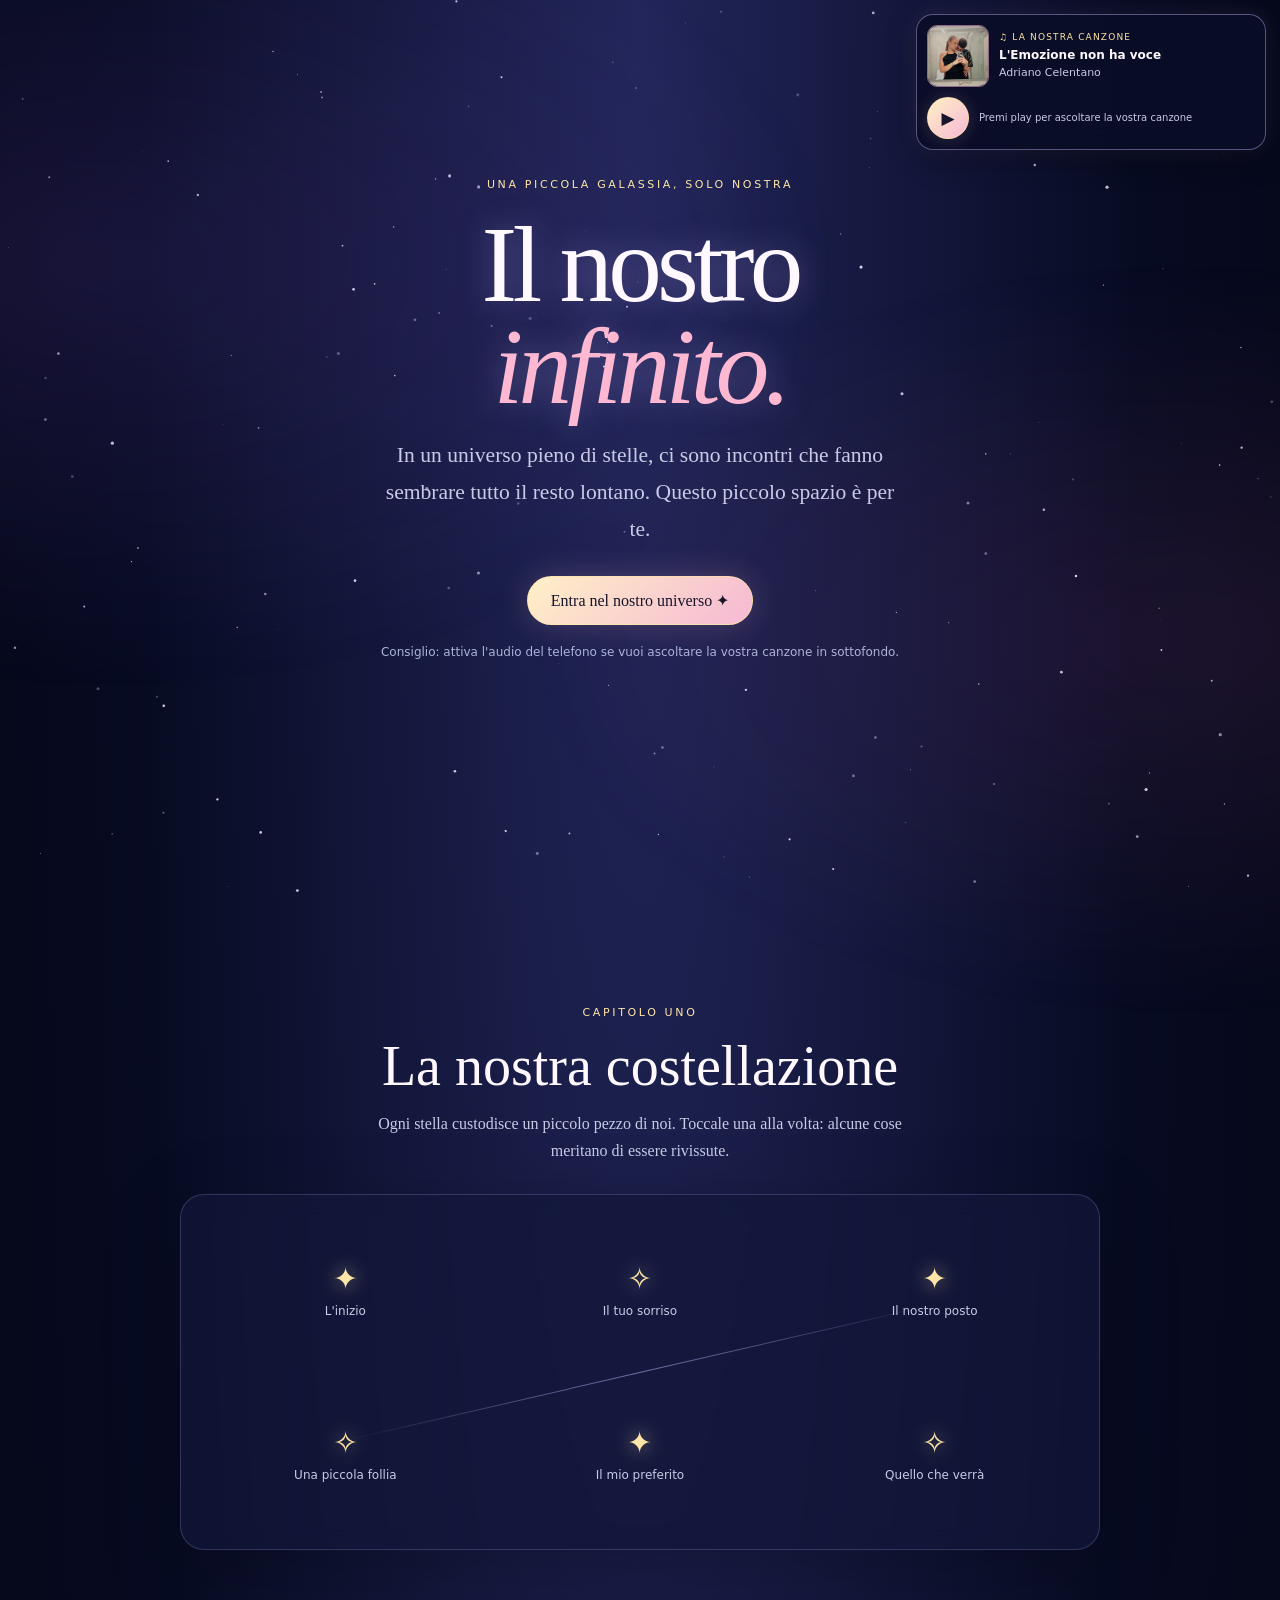
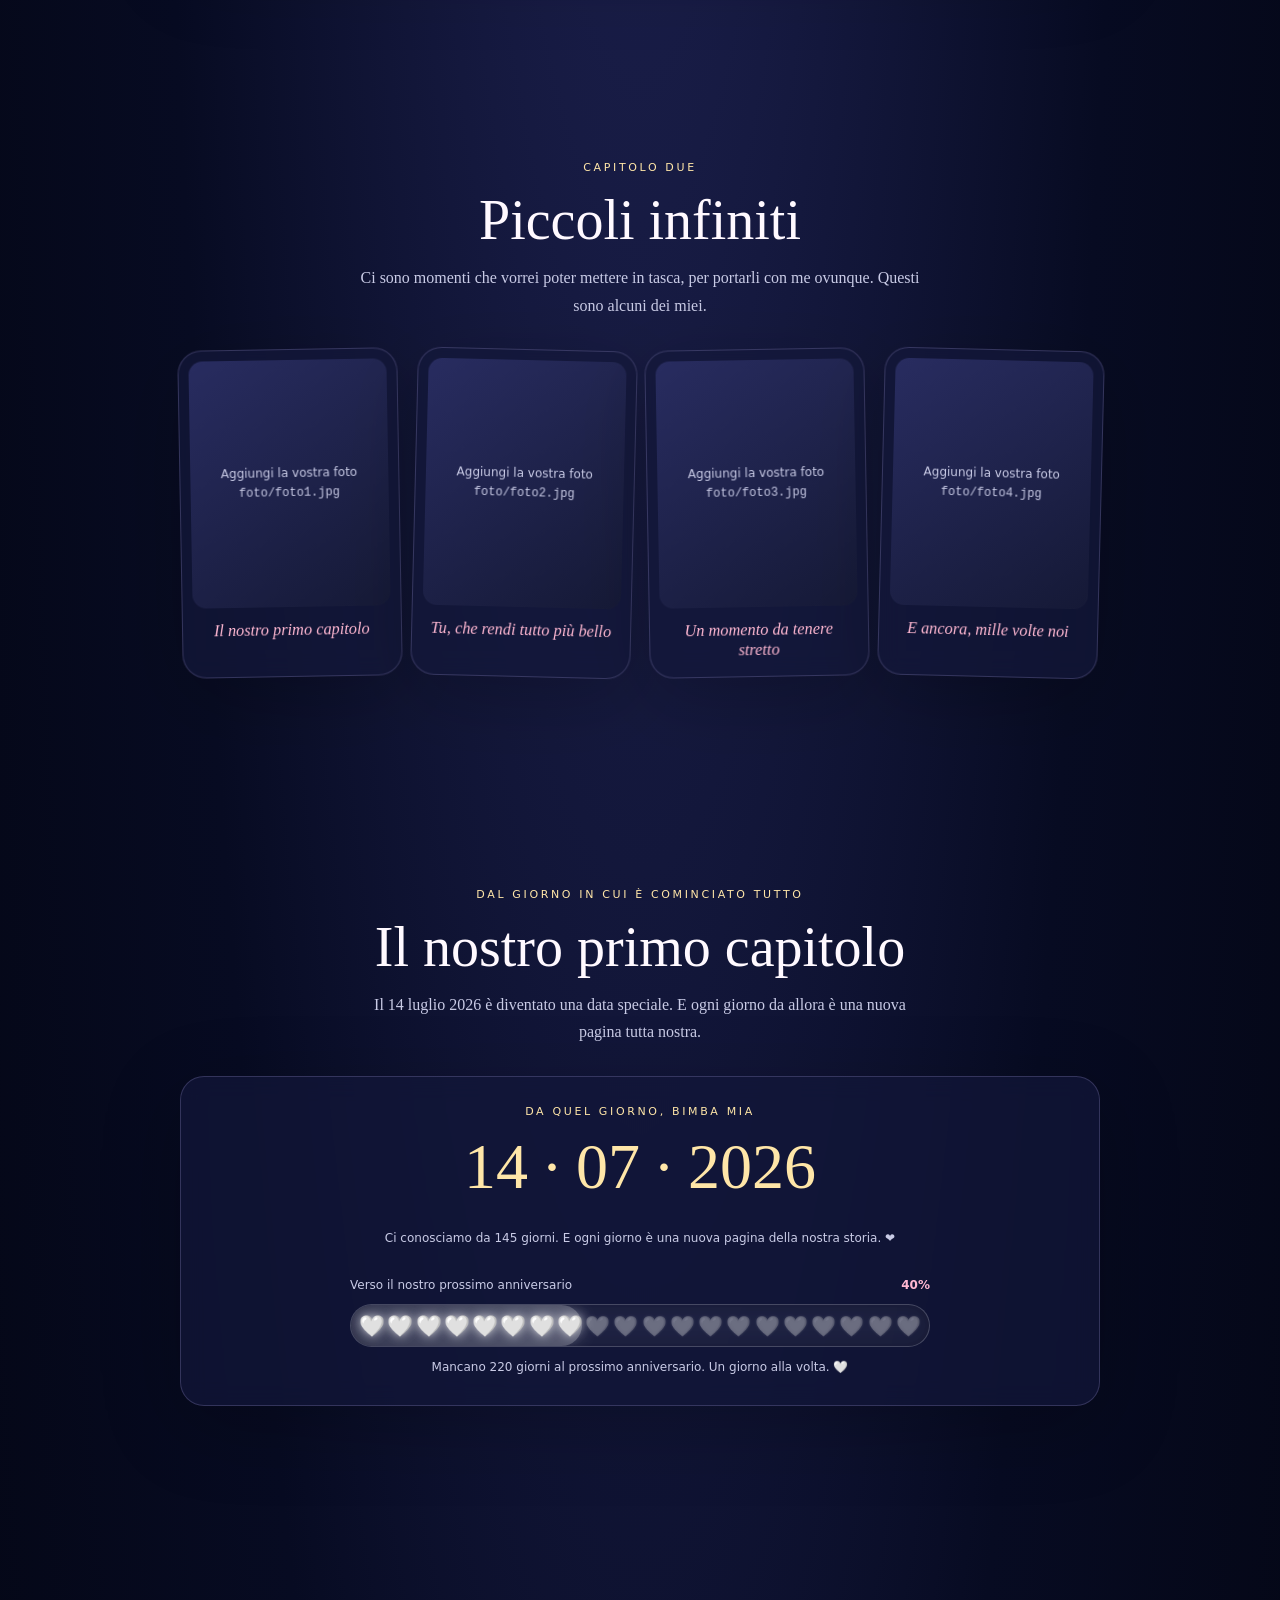
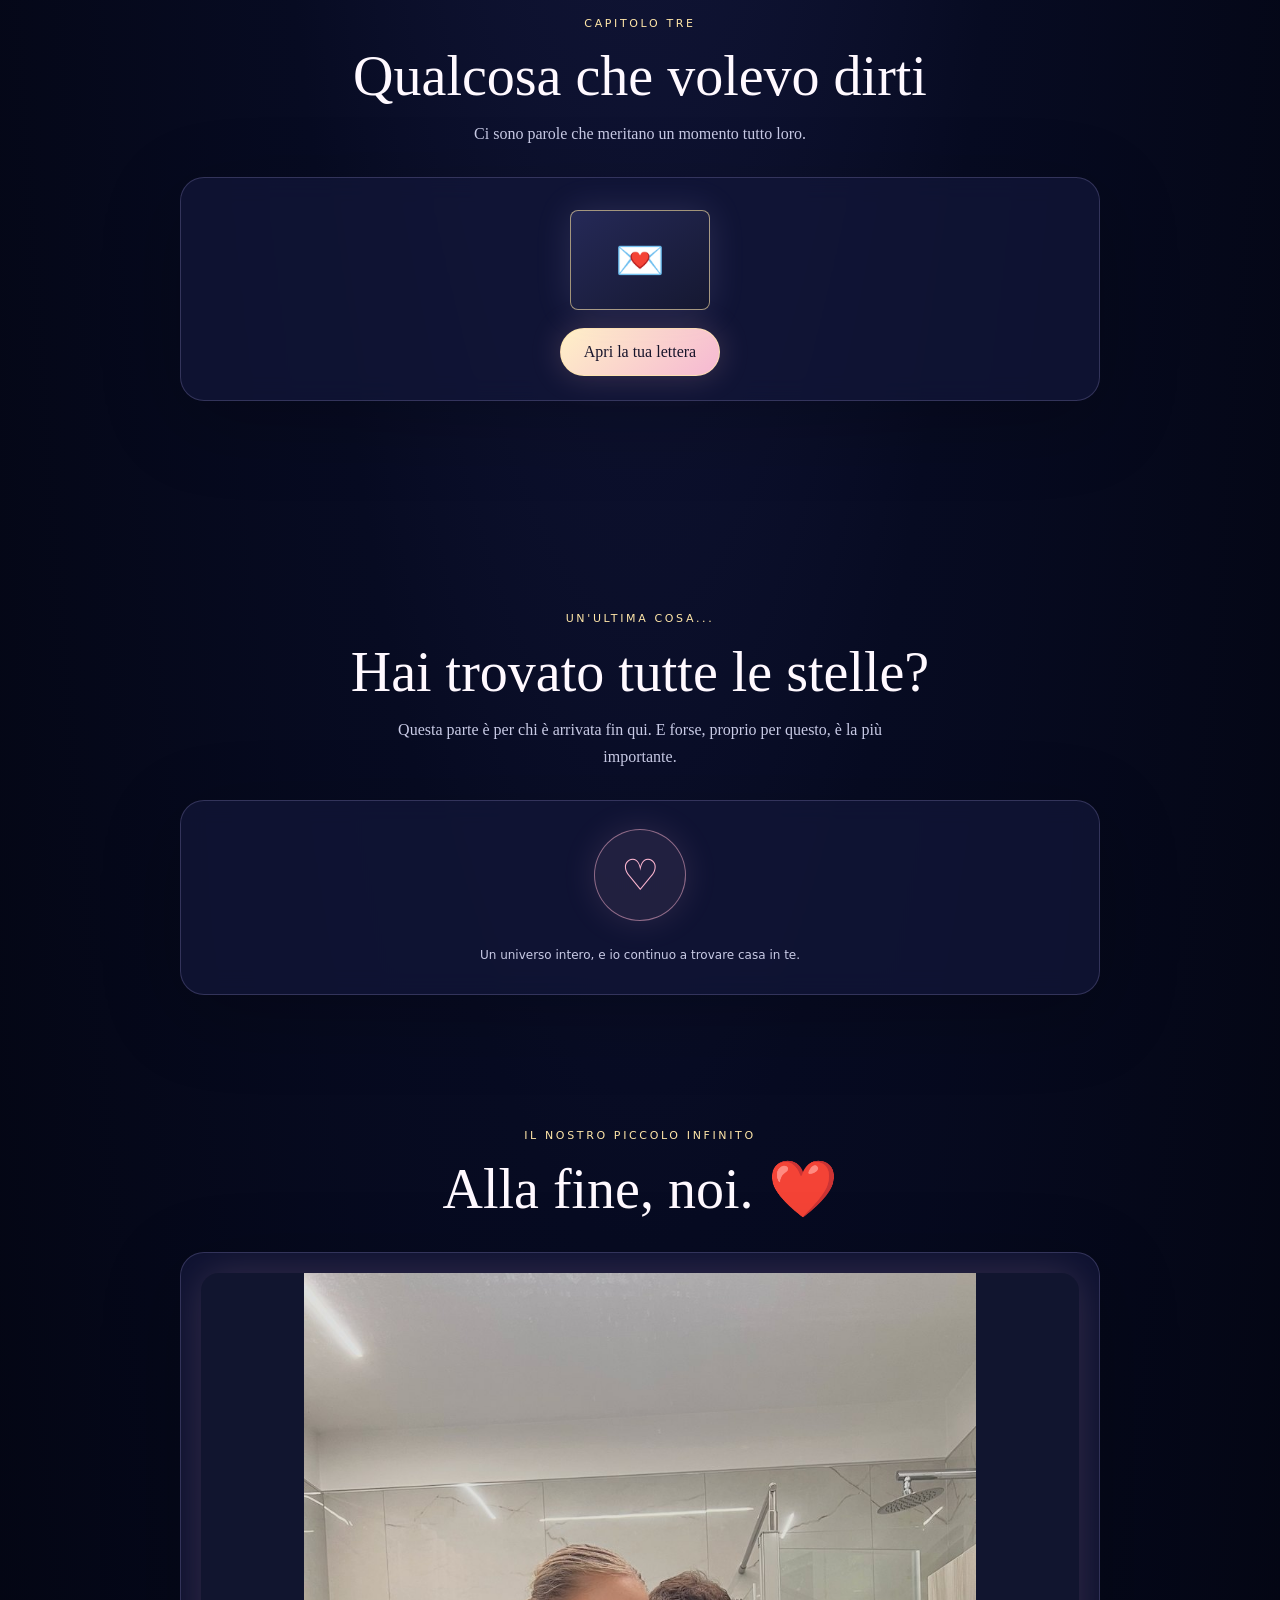
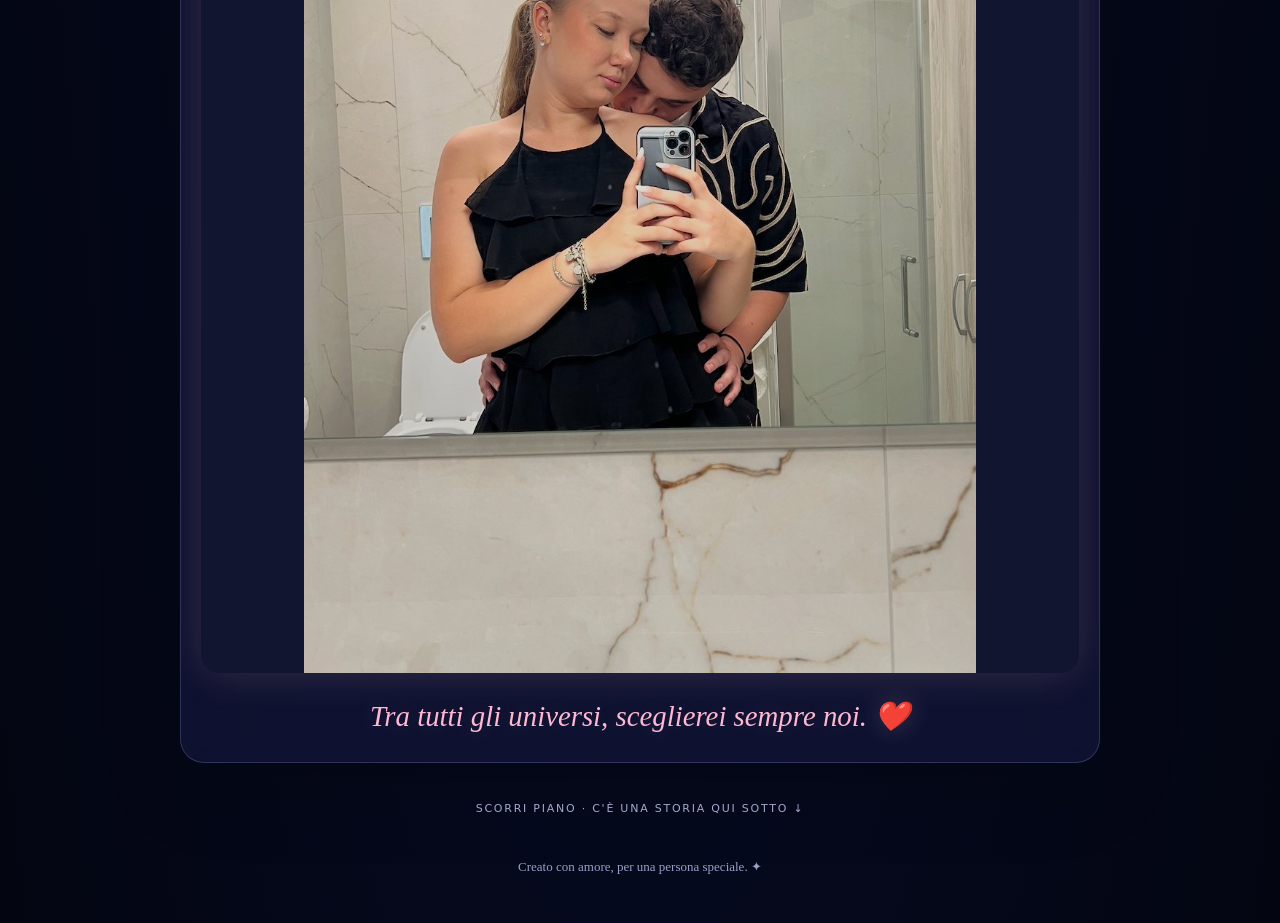
==== index.html @ 8cc5f56b "Rename index_completo.html to index.html" ====
<!DOCTYPE html>
<html lang="it">
<head>
  <meta charset="UTF-8">
  <meta name="viewport" content="width=device-width, initial-scale=1">
  <meta name="theme-color" content="#070b22">
  <meta name="description" content="Un piccolo universo creato per te.">
  <title>Il nostro infinito ✦</title>
  <style>
    :root {
      --night: #070b22;
      --night2: #10163a;
      --lavender: #c9b9ff;
      --pink: #ffb8d2;
      --gold: #ffe6a8;
      --white: #fff9ff;
      --muted: #c9cbe6;
      --glass: rgba(18, 23, 58, .72);
    }
    * { box-sizing: border-box; }
    html { scroll-behavior: smooth; }
    body {
      margin: 0; color: var(--white);
      background: radial-gradient(ellipse at 50% 0%, #22265a 0%, var(--night) 55%, #030511 100%);
      font-family: Georgia, "Times New Roman", serif;
      overflow-x: hidden;
    }
    button { font: inherit; cursor: pointer; }
    #sky { position: fixed; inset: 0; width: 100%; height: 100%; z-index: 0; pointer-events: none; }
    .nebula {
      position: fixed; inset: -20%; z-index: 0; pointer-events: none;
      background:
        radial-gradient(ellipse at 20% 35%, rgba(113, 75, 190, .17), transparent 36%),
        radial-gradient(ellipse at 80% 65%, rgba(207, 91, 155, .11), transparent 32%);
      filter: blur(20px); animation: drift 18s ease-in-out infinite alternate;
    }
    @keyframes drift { from { transform: translate3d(-2%, -1%, 0) scale(1); } to { transform: translate3d(2%, 2%, 0) scale(1.08); } }
    main, footer { position: relative; z-index: 1; }
    section { width: min(920px, 100% - 32px); margin: 0 auto; padding: 84px 0; }
    .hero { min-height: 100svh; display: grid; place-items: center; text-align: center; padding-top: 44px; }
    .eyebrow { color: var(--gold); letter-spacing: .24em; text-transform: uppercase; font: 11px/1.5 system-ui, sans-serif; }
    h1 { font-size: clamp(3rem, 12vw, 6.7rem); font-weight: 400; line-height: .95; margin: 20px 0; letter-spacing: -.045em; text-shadow: 0 0 32px rgba(201,185,255,.35); }
    h1 span { color: var(--pink); font-style: italic; }
    .intro { max-width: 530px; margin: 0 auto 28px; color: var(--muted); font-size: clamp(1.08rem, 3.5vw, 1.35rem); line-height: 1.7; }
    .button {
      border: 1px solid rgba(255,230,168,.7); color: #17142b;
      background: linear-gradient(135deg, #fff0c7, #f6b8d3);
      border-radius: 999px; padding: 14px 23px; box-shadow: 0 0 32px rgba(255,184,210,.2);
      transition: transform .2s, box-shadow .2s;
    }
    .button:hover { transform: translateY(-2px); box-shadow: 0 0 42px rgba(255,184,210,.35); }
    .subtle { color: #aeb3d9; font: 12px/1.6 system-ui, sans-serif; margin-top: 18px; }
    .scroll-cue { position: absolute; bottom: 24px; color: #aeb3d9; font: 11px system-ui, sans-serif; letter-spacing: .16em; }
    .section-head { text-align: center; margin-bottom: 30px; }
    h2 { font-size: clamp(2.1rem, 8vw, 3.5rem); font-weight: 400; margin: 12px 0; }
    .section-head p { color: var(--muted); line-height: 1.7; max-width: 560px; margin: 0 auto; }
    .glass { background: var(--glass); border: 1px solid rgba(201,185,255,.2); border-radius: 24px; box-shadow: 0 20px 80px rgba(0,0,0,.22); backdrop-filter: blur(12px); }
    .constellation { padding: 22px; position: relative; overflow: hidden; }
    .star-map { min-height: 260px; display: grid; grid-template-columns: repeat(3, 1fr); align-items: center; gap: 18px 10px; position: relative; }
    .star-map:before { content: ""; position: absolute; left: 15%; right: 15%; top: 50%; height: 1px; background: linear-gradient(90deg, transparent, rgba(201,185,255,.55), transparent); transform: rotate(-13deg); }
    .memory-star { border: 0; background: transparent; color: var(--white); min-height: 90px; display: flex; flex-direction: column; align-items: center; justify-content: center; gap: 8px; position: relative; z-index: 1; }
    .star-icon { font-size: 30px; color: var(--gold); filter: drop-shadow(0 0 10px rgba(255,230,168,.7)); transition: transform .25s; }
    .memory-star:hover .star-icon, .memory-star:focus-visible .star-icon { transform: scale(1.3) rotate(12deg); }
    .star-label { font: 12px system-ui, sans-serif; color: var(--muted); }
    .memory-detail { margin-top: 16px; padding: 22px; display: none; animation: appear .5s ease both; }
    .memory-detail.visible { display: block; }
    .memory-detail h3 { font-size: 1.5rem; font-weight: 400; color: var(--pink); margin: 0 0 8px; }
    .memory-detail p { color: var(--muted); line-height: 1.8; margin-bottom: 0; }
    @keyframes appear { from { opacity: 0; transform: translateY(10px); } to { opacity: 1; transform: translateY(0); } }
    .photos { display: grid; grid-template-columns: repeat(2, minmax(0, 1fr)); gap: 14px; }
    .photo-card { padding: 10px 10px 16px; transform: rotate(var(--tilt, -1deg)); transition: transform .25s; }
    .photo-card:nth-child(even) { --tilt: 1.4deg; }
    .photo-card:hover { transform: rotate(0) translateY(-4px); }
    .photo-frame { aspect-ratio: 4 / 5; border-radius: 14px; overflow: hidden; background: linear-gradient(145deg, #282c60, #151936); display: grid; place-items: center; }
    .photo-frame img { width: 100%; height: 100%; object-fit: cover; display: block; }
    .photo-placeholder { padding: 14px; text-align: center; color: #c9cbe6; font: 12px/1.6 system-ui, sans-serif; }
    .photo-caption { text-align: center; color: var(--pink); font-style: italic; margin: 13px 4px 0; font-size: 1.02rem; }
    .letter-wrap { padding: 24px; text-align: center; }
    .envelope { margin: 8px auto 18px; width: 140px; height: 100px; position: relative; border: 1px solid rgba(255,230,168,.6); border-radius: 8px; background: linear-gradient(145deg, #252957, #151831); display: grid; place-items: center; font-size: 40px; box-shadow: 0 0 36px rgba(201,185,255,.14); }
    .letter { display: none; text-align: left; margin-top: 22px; padding: clamp(20px, 5vw, 34px); background: rgba(255,249,255,.97); color: #25213a; border-radius: 8px; line-height: 1.9; white-space: pre-line; animation: appear .7s ease both; }
    .letter.open { display: block; }
    .letter strong { color: #a43e70; }
.date-card{text-align:center;padding:27px 18px}.date-big{font-size:clamp(2.3rem,8vw,4rem);color:var(--gold);margin:10px 0}.counter{color:var(--muted);font:13px/1.8 system-ui,sans-serif}
    .heart-progress-wrap{max-width:580px;margin:28px auto 0;text-align:left}
    .heart-progress-heading{display:flex;justify-content:space-between;align-items:center;gap:12px;color:var(--muted);font:12px/1.5 system-ui,sans-serif;margin-bottom:10px}
    .heart-progress-heading strong{color:var(--pink);font-weight:600;font-variant-numeric:tabular-nums}
    .heart-track{position:relative;min-height:43px;padding:7px 8px;border:1px solid rgba(255,255,255,.18);border-radius:999px;background:rgba(255,255,255,.055);overflow:hidden;box-shadow:inset 0 0 16px rgba(0,0,0,.2)}
    .heart-fill{position:absolute;inset:0 auto 0 0;width:0%;border-radius:999px;background:linear-gradient(90deg,rgba(255,255,255,.12),rgba(255,255,255,.27));transition:width 1.1s cubic-bezier(.2,.75,.25,1);box-shadow:0 0 20px rgba(255,255,255,.16)}
    .heart-row{position:relative;z-index:1;display:flex;align-items:center;justify-content:space-between;gap:2px;min-height:27px}
    .heart-dot{font-family:system-ui,sans-serif;font-size:clamp(13px,3vw,20px);line-height:1;color:rgba(255,255,255,.3);text-shadow:0 0 3px rgba(255,255,255,.12);transition:color .45s,filter .45s,transform .45s}
    .heart-dot.filled{color:#fff;filter:drop-shadow(0 0 5px rgba(255,255,255,.7));transform:scale(1.04)}
    #progressCaption{text-align:center;margin-top:10px}
    @media(prefers-reduced-motion:reduce){.heart-fill,.heart-dot{transition:none}}
    
    .secret { text-align: center; padding: 28px 20px; }
    .heart-button { display: inline-grid; place-items: center; width: 92px; height: 92px; border-radius: 50%; border: 1px solid rgba(255,184,210,.5); background: rgba(255,184,210,.08); color: var(--pink); font-size: 43px; box-shadow: 0 0 35px rgba(255,184,210,.12); transition: transform .25s; }
    .heart-button:hover { transform: scale(1.08); }
    .secret-message { display: none; margin: 22px auto 0; max-width: 560px; color: var(--pink); font-size: clamp(1.3rem, 5vw, 2rem); line-height: 1.5; animation: appear .7s ease both; }
    .secret-message.visible { display: block; }
    .counter { text-align: center; color: var(--muted); font: 12px/1.7 system-ui, sans-serif; margin-top: 24px; }
    footer { text-align: center; padding: 20px 16px 48px; color: #999fc9; font-size: 13px; }
    .toast { position: fixed; z-index: 5; left: 50%; bottom: 20px; transform: translate(-50%, 20px); opacity: 0; pointer-events: none; background: #f8e5f0; color: #21172d; border-radius: 999px; padding: 12px 18px; font: 13px system-ui, sans-serif; transition: .3s; max-width: calc(100% - 28px); text-align: center; }
    .toast.show { opacity: 1; transform: translate(-50%, 0); }
    .hidden { display: none !important; }

    .final-photo-section { padding-top: 28px; padding-bottom: 76px; }
    .final-photo-card { padding: clamp(10px, 2.5vw, 20px); text-align: center; overflow: hidden; }
    .final-photo-frame { width: 100%; border-radius: 18px; overflow: hidden; line-height: 0; background: #11152f; box-shadow: 0 0 42px rgba(255,184,210,.16); }
    .final-photo-frame img { display: block; width: 100%; height: auto; max-height: 1000px; object-fit: contain; margin: 0 auto; }
    .final-photo-caption { color: var(--pink); font-style: italic; font-size: clamp(1.2rem, 4vw, 1.8rem); line-height: 1.5; margin: 22px 8px 4px; text-shadow: 0 0 24px rgba(255,184,210,.2); }
    @media (min-width: 700px) { .photos { grid-template-columns: repeat(4, minmax(0,1fr)); } .star-map { min-height: 310px; } section { padding: 105px 0; } }
    @media (prefers-reduced-motion: reduce) { *, *::before, *::after { scroll-behavior: auto !important; animation-duration: .01ms !important; transition-duration: .01ms !important; } }
    /* Mini player Spotify fisso */
    .music-player {
      position: fixed; top: 14px; right: 14px; z-index: 20;
      width: min(350px, calc(100vw - 28px)); padding: 10px;
      display: grid; grid-template-columns: 62px minmax(0, 1fr); gap: 10px;
      align-items: center; border: 1px solid rgba(201,185,255,.42);
      border-radius: 17px; background: rgba(10, 14, 39, .92);
      box-shadow: 0 8px 30px rgba(0,0,0,.38), 0 0 22px rgba(201,185,255,.12);
      backdrop-filter: blur(14px); -webkit-backdrop-filter: blur(14px);
    }
    .music-player-cover { width: 62px; height: 62px; border-radius: 10px; object-fit: cover; display: block; border: 1px solid rgba(255,184,210,.55); }
    .music-player-info { min-width: 0; }
    .music-player-label { color: var(--gold); font: 9px/1.4 system-ui, sans-serif; letter-spacing: .13em; text-transform: uppercase; }
    .music-player-title { margin-top: 3px; color: var(--white); font: 600 12px/1.35 system-ui, sans-serif; overflow-wrap: anywhere; }
    .music-player-artist { color: var(--muted); font: 11px/1.4 system-ui, sans-serif; margin-top: 2px; }
    .music-player-controls { grid-column: 1 / -1; display: flex; align-items: center; gap: 10px; }
    .music-toggle { flex: 0 0 auto; width: 42px; height: 42px; border-radius: 50%; border: 1px solid rgba(255,230,168,.65); background: linear-gradient(135deg, #fff0c7, #f6b8d3); color: #17142b; display: grid; place-items: center; font: 700 17px/1 system-ui, sans-serif; box-shadow: 0 0 18px rgba(255,184,210,.18); }
    .music-toggle:hover { transform: scale(1.04); }
    .music-status { min-width: 0; color: var(--muted); font: 10px/1.4 system-ui, sans-serif; }
    .music-status a { color: var(--pink); }
    .music-audio { display: none; }
    @media (max-width: 420px) {
      .music-player { top: 8px; right: 8px; width: min(320px, calc(100vw - 16px)); padding: 8px; grid-template-columns: 50px minmax(0,1fr); gap: 8px; }
      .music-player-cover { width: 50px; height: 50px; }
      .music-player-controls { gap: 8px; }
    }


  </style>
</head>
<body>
    <aside class="music-player" aria-label="Lettore musicale Spotify">
    <img class="music-player-cover" src="[data-uri]" alt="Una nostra foto">
    <div class="music-player-info">
      <div class="music-player-label">♫ La nostra canzone</div>
      <div class="music-player-title">L'Emozione non ha voce</div>
      <div class="music-player-artist">Adriano Celentano</div>
    </div>
    <div class="music-player-controls">
      <button class="music-toggle" id="musicToggle" type="button" aria-label="Riproduci la canzone" aria-pressed="false">▶</button>
      <div class="music-status" id="musicStatus" aria-live="polite">Premi play per ascoltare la vostra canzone</div>
    </div>
    <audio class="music-audio" id="ourSong" preload="none">
      <source src="musica.mp3" type="audio/mpeg">
      Il tuo browser non supporta la riproduzione audio.
    </audio>
  </aside>

  <canvas id="sky" aria-hidden="true"></canvas>
  <div class="nebula" aria-hidden="true"></div>
  <main>
    <section class="hero" id="inizio">
      <div>
        <div class="eyebrow">una piccola galassia, solo nostra</div>
        <h1>Il nostro<br><span>infinito.</span></h1>
        <p class="intro">In un universo pieno di stelle, ci sono incontri che fanno sembrare tutto il resto lontano. Questo piccolo spazio è per te.</p>
        <button class="button" id="startBtn">Entra nel nostro universo ✦</button>
        <div class="subtle">Consiglio: attiva l'audio del telefono se vuoi ascoltare la vostra canzone in sottofondo.</div>
      </div>
      <div class="scroll-cue">SCORRI PIANO · C'È UNA STORIA QUI SOTTO ↓</div>
    </section>

    <section id="costellazione">
      <div class="section-head">
        <div class="eyebrow">capitolo uno</div>
        <h2>La nostra costellazione</h2>
        <p>Ogni stella custodisce un piccolo pezzo di noi. Toccale una alla volta: alcune cose meritano di essere rivissute.</p>
      </div>
      <div class="glass constellation">
        <div class="star-map" aria-label="Costellazione dei ricordi">
          <button class="memory-star" data-memory="0"><span class="star-icon">✦</span><span class="star-label">L'inizio</span></button>
          <button class="memory-star" data-memory="1"><span class="star-icon">✧</span><span class="star-label">Il tuo sorriso</span></button>
          <button class="memory-star" data-memory="2"><span class="star-icon">✦</span><span class="star-label">Il nostro posto</span></button>
          <button class="memory-star" data-memory="3"><span class="star-icon">✧</span><span class="star-label">Una piccola follia</span></button>
          <button class="memory-star" data-memory="4"><span class="star-icon">✦</span><span class="star-label">Il mio preferito</span></button>
          <button class="memory-star" data-memory="5"><span class="star-icon">✧</span><span class="star-label">Quello che verrà</span></button>
        </div>
        <article class="memory-detail" id="memoryDetail" aria-live="polite">
          <h3 id="memoryTitle">Un ricordo</h3><p id="memoryText"></p>
        </article>
      </div>
    </section>

    <section id="foto">
      <div class="section-head">
        <div class="eyebrow">capitolo due</div>
        <h2>Piccoli infiniti</h2>
        <p>Ci sono momenti che vorrei poter mettere in tasca, per portarli con me ovunque. Questi sono alcuni dei miei.</p>
      </div>
      <div class="photos" id="photoGallery">
        <article class="photo-card glass"><div class="photo-frame"><div class="photo-placeholder">Aggiungi la vostra foto<br><code>foto/foto1.jpg</code></div></div><p class="photo-caption">Il nostro primo capitolo</p></article>
        <article class="photo-card glass"><div class="photo-frame"><div class="photo-placeholder">Aggiungi la vostra foto<br><code>foto/foto2.jpg</code></div></div><p class="photo-caption">Tu, che rendi tutto più bello</p></article>
        <article class="photo-card glass"><div class="photo-frame"><div class="photo-placeholder">Aggiungi la vostra foto<br><code>foto/foto3.jpg</code></div></div><p class="photo-caption">Un momento da tenere stretto</p></article>
        <article class="photo-card glass"><div class="photo-frame"><div class="photo-placeholder">Aggiungi la vostra foto<br><code>foto/foto4.jpg</code></div></div><p class="photo-caption">E ancora, mille volte noi</p></article>
      </div>
    </section>

    <section id="tempo">
      <div class="section-head"><div class="eyebrow">dal giorno in cui è cominciato tutto</div><h2>Il nostro primo capitolo</h2><p>Il 14 luglio 2026 è diventato una data speciale. E ogni giorno da allora è una nuova pagina tutta nostra.</p></div>
      <div class="glass date-card">
        <div class="eyebrow">da quel giorno, Bimba mia</div>
        <div class="date-big">14 · 07 · 2026</div>
        <div class="counter" id="daysTogether" aria-live="polite">Ogni bella storia ha il suo inizio. La nostra è qui. ✦</div>
        <div class="heart-progress-wrap">
          <div class="heart-progress-heading"><span>Verso il nostro prossimo anniversario</span><strong id="progressPercent">0%</strong></div>
          <div class="heart-track" id="heartTrack" role="progressbar" aria-label="Percorso verso il prossimo anniversario" aria-valuemin="0" aria-valuemax="100" aria-valuenow="0">
            <div class="heart-fill" id="heartFill"></div>
            <div class="heart-row" aria-hidden="true" id="heartRow"></div>
          </div>
          <div class="counter" id="progressCaption">Un giorno alla volta, il nostro amore continua a crescere. 🤍</div>
        </div>
      </div>
    </section>


    <section id="lettera">
      <div class="section-head">
        <div class="eyebrow">capitolo tre</div>
        <h2>Qualcosa che volevo dirti</h2>
        <p>Ci sono parole che meritano un momento tutto loro.</p>
      </div>
      <div class="glass letter-wrap">
        <div class="envelope" aria-hidden="true">💌</div>
        <button class="button" id="letterBtn">Apri la tua lettera</button>
        <article class="letter" id="letterText">
          Amore mio,

          se stai leggendo queste parole, vuol dire che sei arrivata fin qui. Ho provato a trovare un modo speciale per dirti quanto sei importante per me, ma nessun sito e nessuna frase potranno mai contenere tutto quello che sento.

          Tra tutte le persone, tutti i posti e tutte le possibilità di questo universo, sono felice che la vita abbia fatto incontrare proprio noi. Amo i nostri momenti grandi, ma anche quelli semplici: le risate senza motivo, gli sguardi che capiamo solo noi, e il modo in cui anche una giornata normale diventa speciale quando ci sei tu.

          Non ti prometto una storia perfetta. Ti prometto che voglio continuare a scriverla con te, un ricordo alla volta, scegliendoti anche nei giorni normali.

          Se potessi affidare una stella a ogni volta che mi fai stare bene, non basterebbe il cielo.

          <strong>Ti sceglierei ancora. In questo universo, e in tutti quelli possibili.</strong>

          Con tutto il mio amore,
          il tuo ragazzo ✨
        </article>
      </div>
    </section>

    <section id="segreto">
      <div class="section-head">
        <div class="eyebrow">un'ultima cosa...</div>
        <h2>Hai trovato tutte le stelle?</h2>
        <p>Questa parte è per chi è arrivata fin qui. E forse, proprio per questo, è la più importante.</p>
      </div>
      <div class="glass secret">
        <button class="heart-button" id="heartBtn" aria-label="Apri la sorpresa segreta">♡</button>
        <div class="secret-message" id="secretMessage">Il mio posto preferito nell'universo non è un luogo. È accanto a te. ❤️<br><span style="font-size:.7em">La prossima avventura? La scriviamo insieme.</span></div>
        <div class="counter" id="counter">Un universo intero, e io continuo a trovare casa in te.</div>
      </div>
    </section>

    <section class="final-photo-section" id="noi">
      <div class="section-head">
        <div class="eyebrow">il nostro piccolo infinito</div>
        <h2>Alla fine, noi. ❤️</h2>
      </div>
      <div class="glass final-photo-card">
        <div class="final-photo-frame">
          <img src="[data-uri]" alt="Una foto insieme, un ricordo nostro">
        </div>
        <p class="final-photo-caption">Tra tutti gli universi, sceglierei sempre noi. ❤️</p>
      </div>
    </section>
  </main>
  <footer>Creato con amore, per una persona speciale. ✦</footer>
  <div class="toast" id="toast" role="status" aria-live="polite"></div>

  <script>
    // PERSONALIZZA QUI: sostituisci i testi d'esempio con i vostri ricordi.
    const memories = [
      { title: "L'inizio di tutto", text: "Qui puoi raccontare come vi siete conosciuti, il primo messaggio o il momento in cui hai capito che c'era qualcosa di speciale." },
      { title: "Il tuo sorriso", text: "Scrivi un ricordo in cui il suo sorriso ti ha fatto dimenticare tutto il resto. I dettagli piccoli sono quelli che restano." },
      { title: "Il nostro posto", text: "Racconta un posto che significa qualcosa per voi: una panchina, una strada, un bar o un angolo diventato vostro." },
      { title: "Una piccola follia", text: "Inserisci qui una vostra avventura buffa, un imprevisto o una cosa che solo voi due potreste capire." },
      { title: "Il mio ricordo preferito", text: "Scegli un momento che vorresti rivivere ancora una volta, proprio identico, senza cambiare niente." },
      { title: "Quello che verrà", text: "Non abbiamo ancora vissuto tutti i nostri ricordi preferiti. Questa stella è per quelli che ci aspettano." }
    ];

    // Lettore MP3: carica il file musica.mp3 nella cartella principale del repository.
    const ourSong = document.getElementById("ourSong");
    const musicToggle = document.getElementById("musicToggle");
    const musicStatus = document.getElementById("musicStatus");

    musicToggle.addEventListener("click", async () => {
      if (ourSong.paused) {
        try {
          await ourSong.play();
          musicToggle.textContent = "Ⅱ";
          musicToggle.setAttribute("aria-label", "Metti in pausa la canzone");
          musicToggle.setAttribute("aria-pressed", "true");
          musicStatus.textContent = "In riproduzione · Adriano Celentano ♡";
        } catch (error) {
          musicStatus.textContent = "Non trovo musica.mp3: carica il file MP3 nella cartella principale su GitHub.";
        }
      } else {
        ourSong.pause();
        musicToggle.textContent = "▶";
        musicToggle.setAttribute("aria-label", "Riproduci la canzone");
        musicToggle.setAttribute("aria-pressed", "false");
        musicStatus.textContent = "In pausa · Adriano Celentano ♡";
      }
    });

    ourSong.addEventListener("ended", () => {
      musicToggle.textContent = "▶";
      musicToggle.setAttribute("aria-label", "Riproduci la canzone");
      musicToggle.setAttribute("aria-pressed", "false");
      musicStatus.textContent = "Premi play per riascoltare ♡";
    });


    document.getElementById("startBtn").addEventListener("click", () => {
      document.getElementById("costellazione").scrollIntoView({ behavior: "smooth" });
      showToast("Il nostro viaggio comincia qui ✦");
    });

    document.querySelectorAll("[data-memory]").forEach(button => {
      button.addEventListener("click", () => {
        const memory = memories[Number(button.dataset.memory)];
        document.getElementById("memoryTitle").textContent = memory.title;
        document.getElementById("memoryText").textContent = memory.text;
        const detail = document.getElementById("memoryDetail");
        detail.classList.add("visible");
        detail.scrollIntoView({ behavior: "smooth", block: "nearest" });
        button.querySelector(".star-icon").textContent = "✦";
        showToast("Hai acceso una stella ✨");
        // Dopo l'ultima stella, accompagna dolcemente al Capitolo due.
        if (Number(button.dataset.memory) === 5) {
          setTimeout(() => document.getElementById("foto").scrollIntoView({ behavior: "smooth", block: "start" }), 1800);
        }
      });
    });

    document.getElementById("letterBtn").addEventListener("click", event => {
      const letter = document.getElementById("letterText");
      const open = letter.classList.toggle("open");
      event.currentTarget.textContent = open ? "Richiudi la lettera" : "Apri la tua lettera";
      if (open) letter.scrollIntoView({ behavior: "smooth", block: "nearest" });
    });

    document.getElementById("heartBtn").addEventListener("click", () => {
      document.getElementById("secretMessage").classList.add("visible");
      document.getElementById("counter").textContent = "Segreto sbloccato: sei la mia persona preferita. ✦";
      burstHearts();
    });

    function showToast(message) {
      const toast = document.getElementById("toast");
      toast.textContent = message;
      toast.classList.add("show");
      clearTimeout(window.toastTimeout);
      window.toastTimeout = setTimeout(() => toast.classList.remove("show"), 2200);
    }

    // Data del vostro primo incontro: 14 luglio 2026.
    // Nota: i mesi JavaScript partono da zero, quindi 6 = luglio.
    const startDate=new Date(2026,6,14);
    const DAY_MS=86400000;
    function updateDays(){
      const now=new Date();
      const today=new Date(now.getFullYear(),now.getMonth(),now.getDate());
      const diff=Math.floor((today-startDate)/DAY_MS);
      const el=document.getElementById("daysTogether");
      if(diff<0){
        el.textContent="Mancano "+Math.abs(diff)+" giorni al nostro inizio. ✦";
      } else if(diff===0){
        el.textContent="Oggi è il giorno del nostro primo incontro. Che sia l'inizio di mille ricordi. ❤️";
      } else {
        el.textContent=`Ci conosciamo da ${diff} giorni. E ogni giorno è una nuova pagina della nostra storia. ❤️`;
      }

      // Barra annuale: avanza ogni giorno fino al prossimo 14 luglio, poi riparte.
      const nextAnniversary=new Date(today.getFullYear(),6,14);
      if(nextAnniversary<=today) nextAnniversary.setFullYear(nextAnniversary.getFullYear()+1);
      const previousAnniversary=new Date(nextAnniversary.getFullYear()-1,6,14);
      const totalDays=Math.round((nextAnniversary-previousAnniversary)/DAY_MS);
      const daysPassed=Math.max(0,Math.min(totalDays,Math.floor((today-previousAnniversary)/DAY_MS)));
      const percent=Math.max(0,Math.min(100,Math.round(daysPassed/totalDays*100)));
      const fill=document.getElementById("heartFill");
      const track=document.getElementById("heartTrack");
      fill.style.width=percent+"%";
      track.setAttribute("aria-valuenow",String(percent));
      document.getElementById("progressPercent").textContent=percent+"%";
      document.getElementById("progressCaption").textContent =
        percent>=100 ? "Un altro anno di ricordi da festeggiare. Buon anniversario! 🤍" :
        `Mancano ${Math.ceil((nextAnniversary-today)/DAY_MS)} giorni al prossimo anniversario. Un giorno alla volta. 🤍`;
      const row=document.getElementById("heartRow");
      if(!row.childElementCount){
        for(let i=0;i<20;i++){
          const heart=document.createElement("span");
          heart.className="heart-dot";heart.textContent="🤍";row.appendChild(heart);
        }
      }
      const hearts=row.querySelectorAll(".heart-dot");
      const filledCount=Math.round(percent/100*hearts.length);
      hearts.forEach((heart,index)=>heart.classList.toggle("filled",index<filledCount));
    }
    updateDays();
    // Aggiorna anche se la pagina resta aperta oltre la mezzanotte.
    setInterval(updateDays,60*1000);

    // Stelle animate sullo sfondo: nessuna libreria esterna necessaria.
    const canvas = document.getElementById("sky");
    const ctx = canvas.getContext("2d");
    let stars = [], width = 0, height = 0, dpr = 1;
    function resizeSky() {
      dpr = Math.min(window.devicePixelRatio || 1, 2);
      width = window.innerWidth; height = window.innerHeight;
      canvas.width = width * dpr; canvas.height = height * dpr;
      ctx.setTransform(dpr, 0, 0, dpr, 0, 0);
      stars = Array.from({ length: Math.min(150, Math.floor(width * height / 6500)) }, () => ({
        x: Math.random() * width, y: Math.random() * height,
        r: Math.random() * 1.4 + .25, phase: Math.random() * Math.PI * 2,
        speed: Math.random() * .018 + .004
      }));
    }
    let frame = 0;
    function drawSky() {
      ctx.clearRect(0, 0, width, height);
      frame += 1;
      for (const s of stars) {
        const alpha = .25 + (Math.sin(frame * s.speed + s.phase) + 1) * .32;
        ctx.beginPath(); ctx.arc(s.x, s.y, s.r, 0, Math.PI * 2);
        ctx.fillStyle = `rgba(238,232,255,${alpha})`; ctx.fill();
      }
      requestAnimationFrame(drawSky);
    }
    resizeSky(); drawSky();
    window.addEventListener("resize", resizeSky);

    function burstHearts() {
      const symbols = ["✦", "♡", "✧", "♥"];
      for (let i = 0; i < 22; i++) {
        const el = document.createElement("span");
        el.textContent = symbols[Math.floor(Math.random() * symbols.length)];
        Object.assign(el.style, {
          position: "fixed", zIndex: 8, left: (10 + Math.random() * 80) + "vw",
          top: (35 + Math.random() * 35) + "vh", color: i % 2 ? "#ffb8d2" : "#ffe6a8",
          fontSize: (14 + Math.random() * 22) + "px", pointerEvents: "none",
          transition: "transform 1.6s ease-out, opacity 1.6s ease-out"
        });
        document.body.appendChild(el);
        requestAnimationFrame(() => {
          el.style.transform = `translate(${(Math.random() - .5) * 130}px, ${-90 - Math.random() * 180}px) rotate(${Math.random() * 160}deg)`;
          el.style.opacity = "0";
        });
        setTimeout(() => el.remove(), 1750);
      }
    }

    // Mostra automaticamente le foto che aggiungerai in foto/foto1.jpg ... foto4.jpg.
    document.querySelectorAll(".photo-card").forEach((card, index) => {
      const path = `foto/foto${index + 1}.jpg`;
      const img = new Image();
      img.onload = () => {
        const frame = card.querySelector(".photo-frame");
        frame.innerHTML = "";
        frame.appendChild(img);
        img.alt = card.querySelector(".photo-caption").textContent;
      };
      img.onerror = () => {};
      img.src = path;
    });
  </script>
</body>
</html>
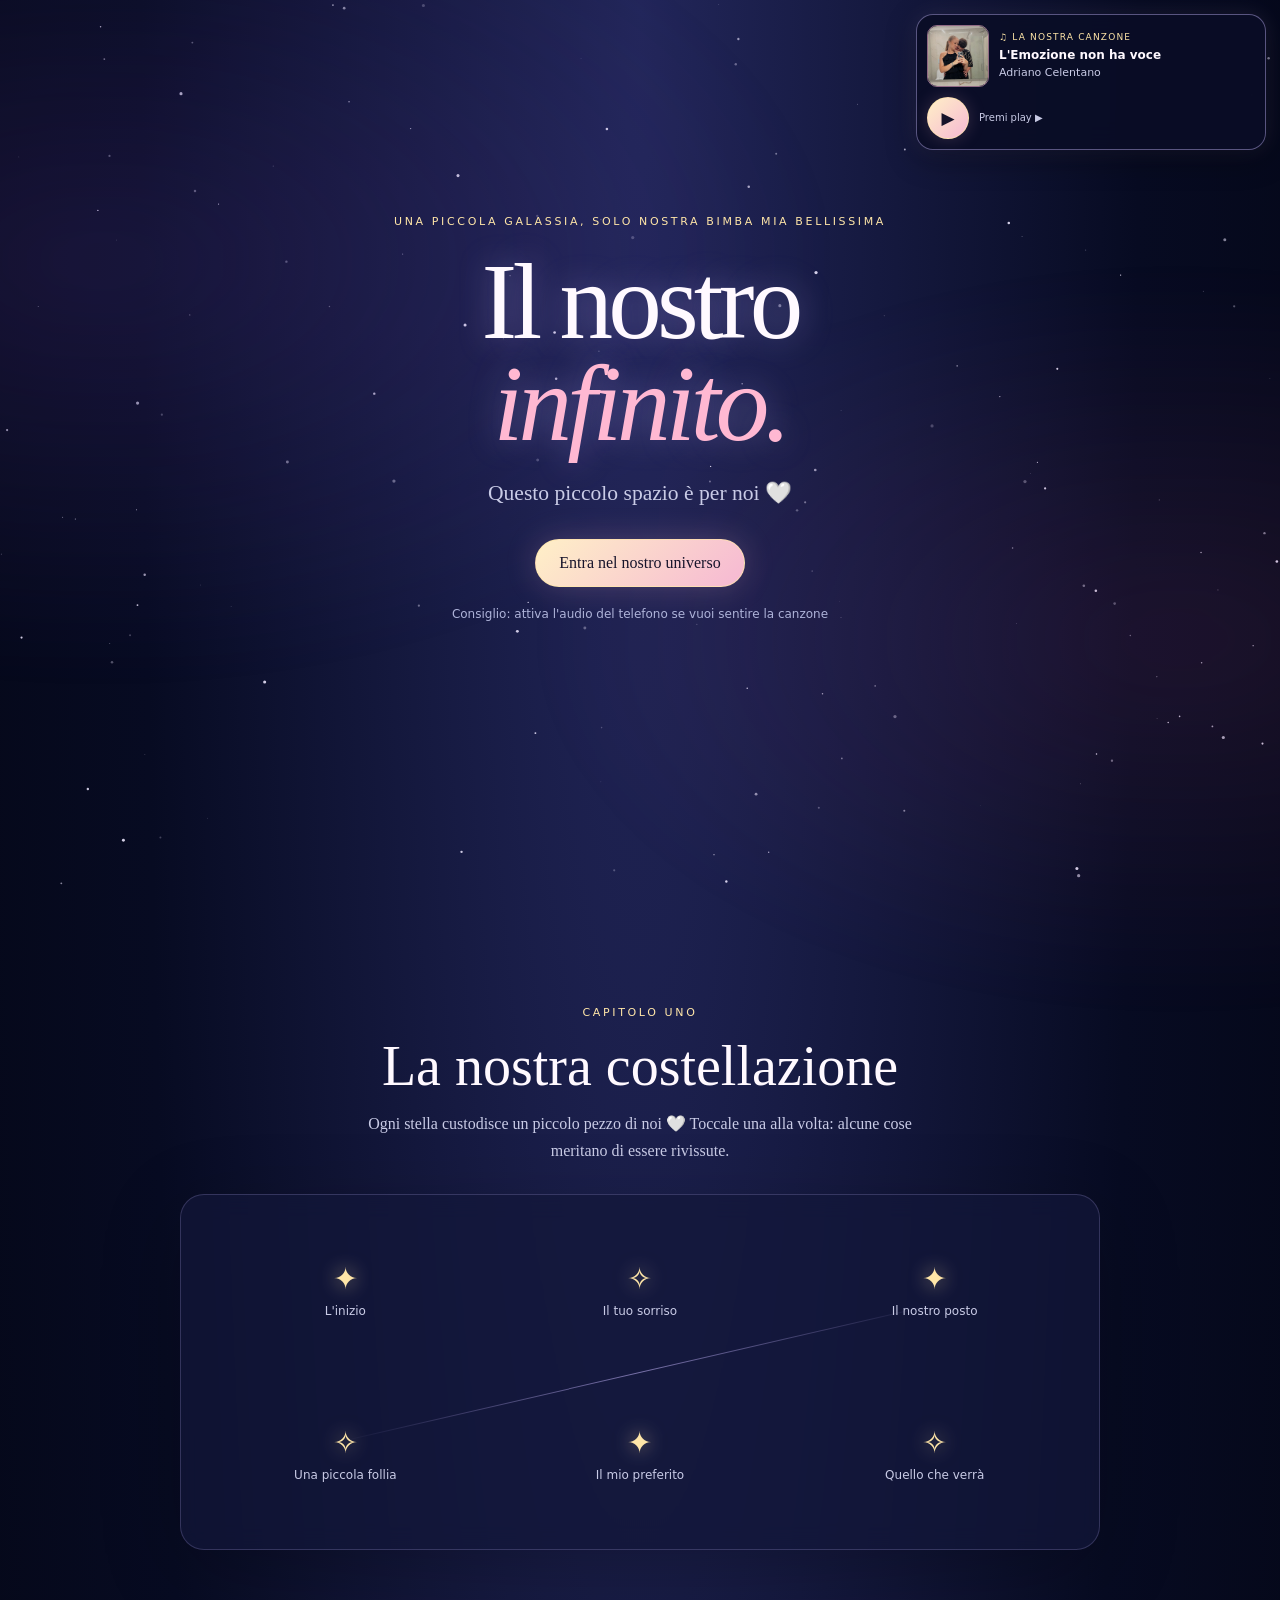
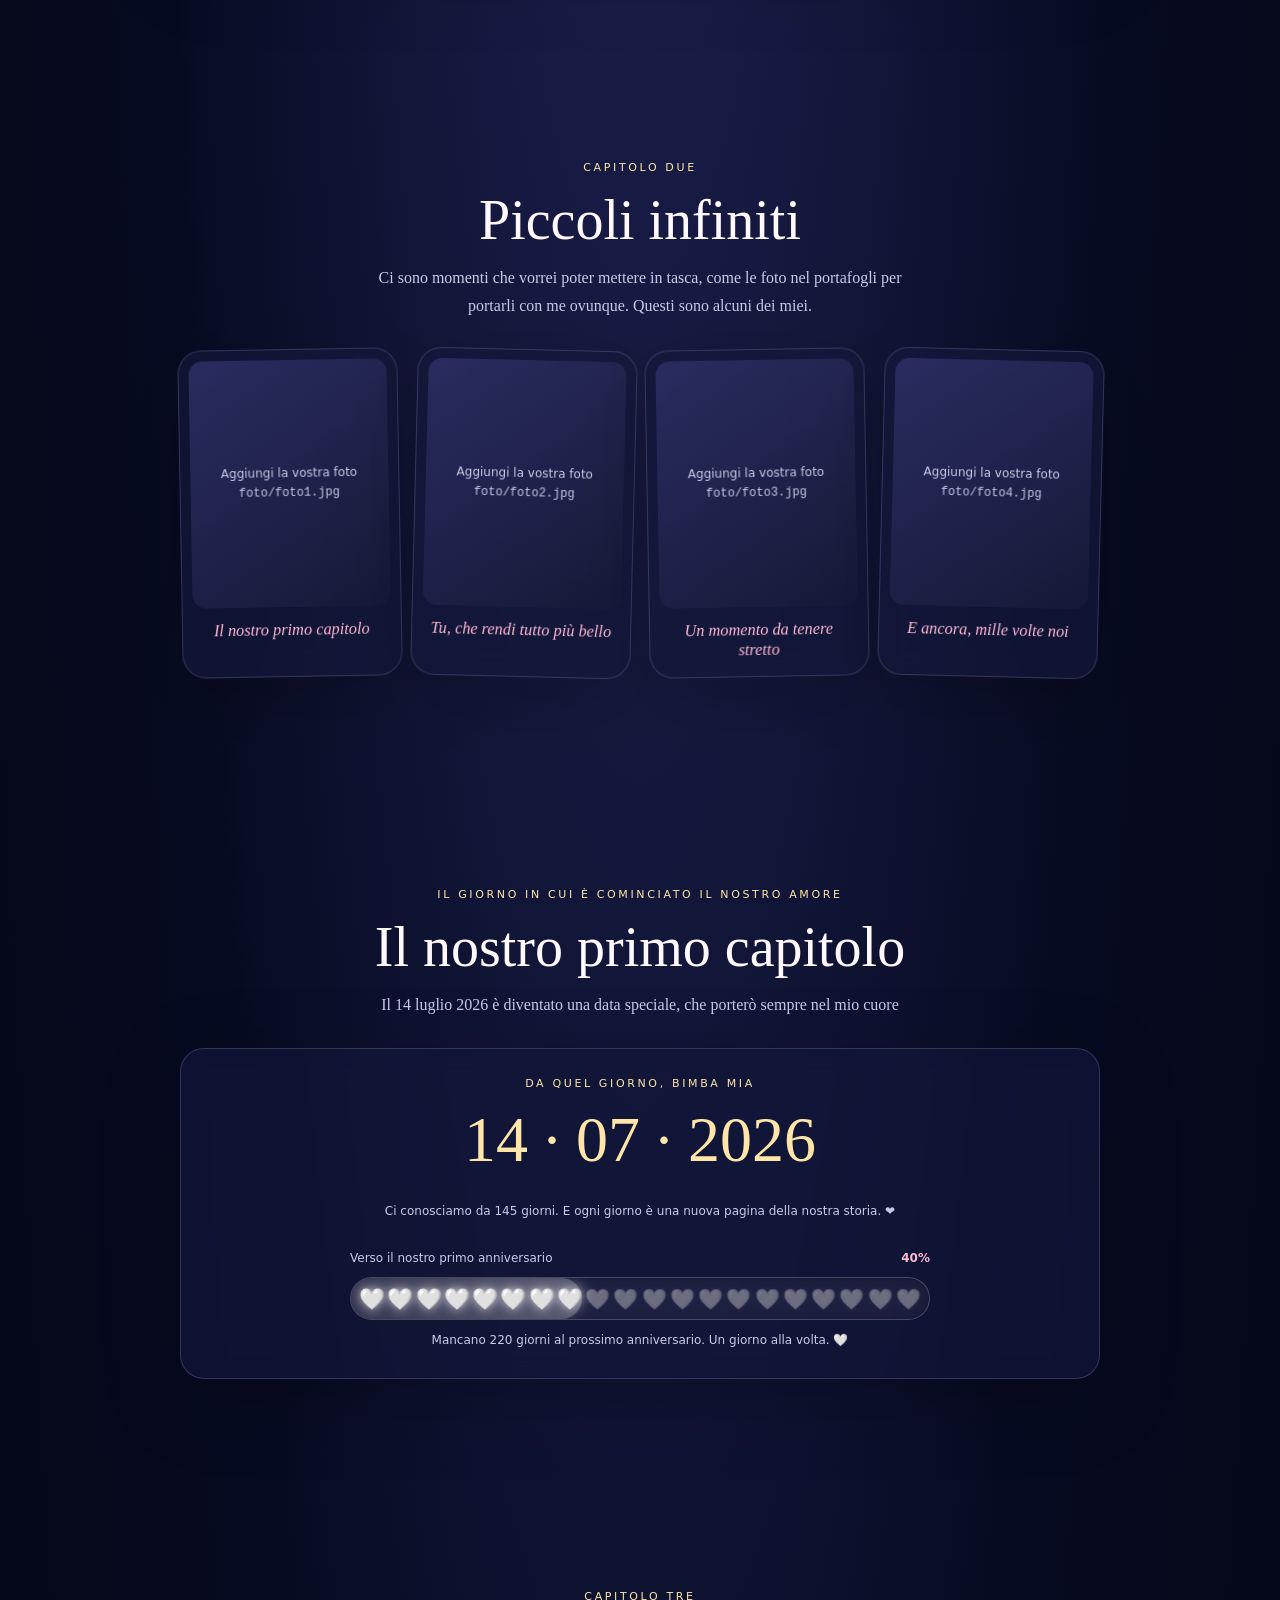
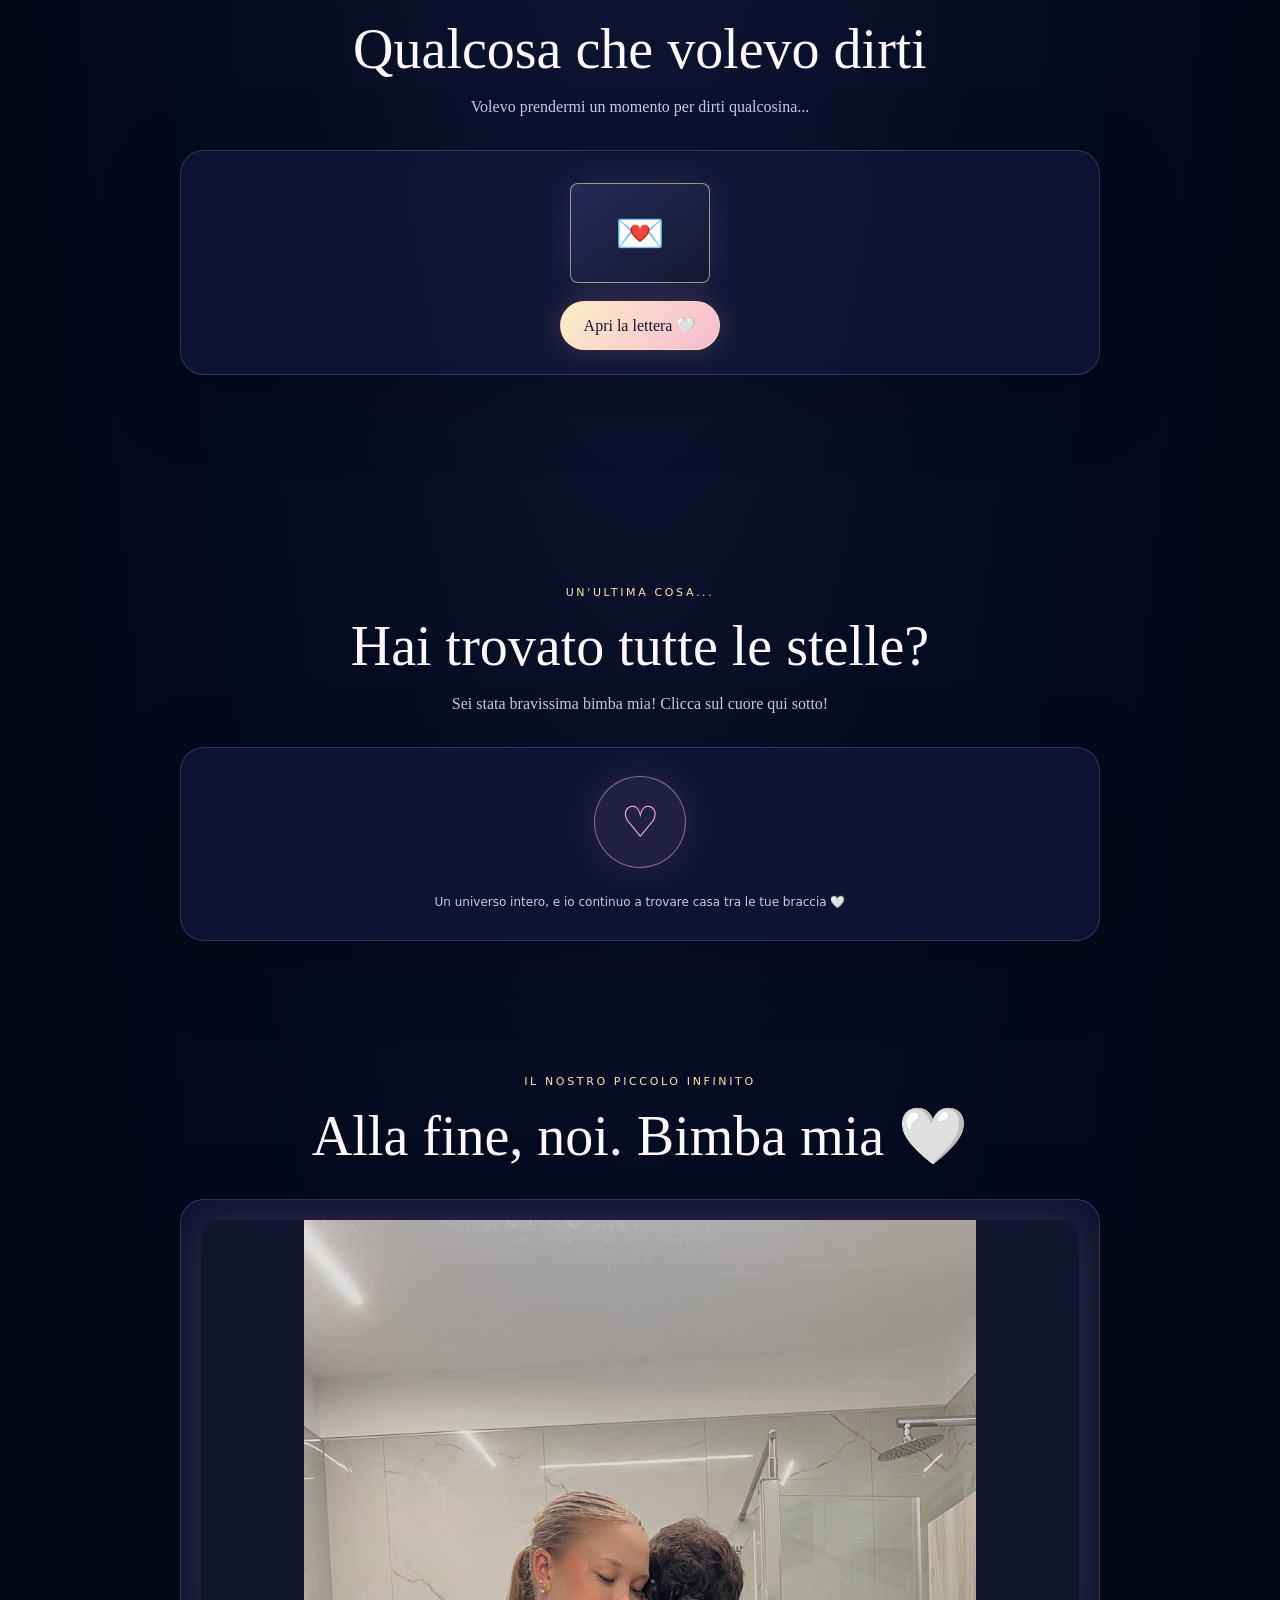
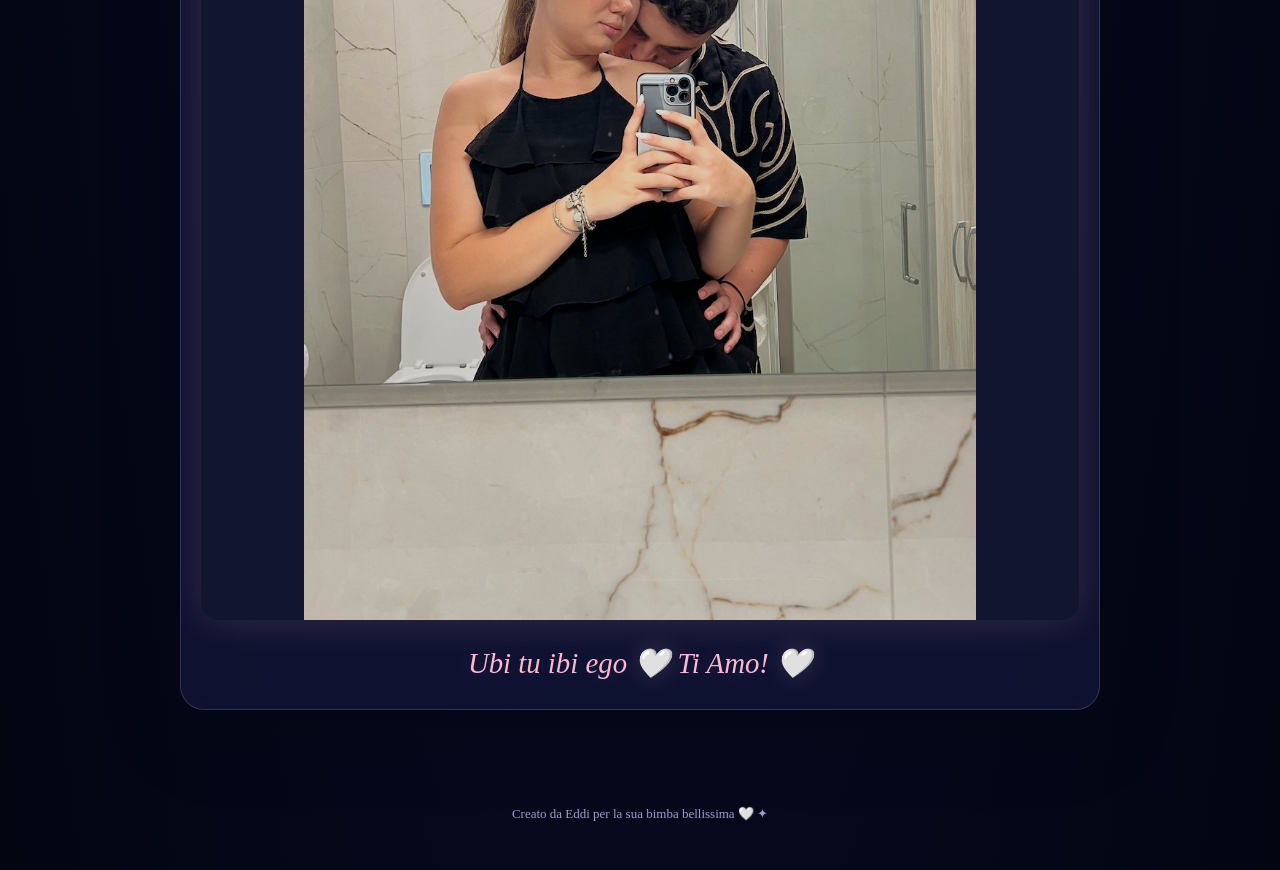
==== commit 02c80616: "Update index.html" ====
--- a/index.html
+++ b/index.html
@@ -4,8 +4,8 @@
   <meta charset="UTF-8">
   <meta name="viewport" content="width=device-width, initial-scale=1">
   <meta name="theme-color" content="#070b22">
-  <meta name="description" content="Un piccolo universo creato per te.">
-  <title>Il nostro infinito ✦</title>
+  <meta name="description" content="Un piccolo universo creato per te">
+  <title>S + E 🤍</title>
   <style>
     :root {
       --night: #070b22;
@@ -150,7 +150,7 @@
     </div>
     <div class="music-player-controls">
       <button class="music-toggle" id="musicToggle" type="button" aria-label="Riproduci la canzone" aria-pressed="false">▶</button>
-      <div class="music-status" id="musicStatus" aria-live="polite">Premi play per ascoltare la vostra canzone</div>
+      <div class="music-status" id="musicStatus" aria-live="polite">Premi play ▶️</div>
     </div>
     <audio class="music-audio" id="ourSong" preload="none">
       <source src="musica.mp3" type="audio/mpeg">
@@ -163,20 +163,19 @@
   <main>
     <section class="hero" id="inizio">
       <div>
-        <div class="eyebrow">una piccola galassia, solo nostra</div>
+        <div class="eyebrow">una piccola galassia, solo nostra bimba mia bellissima</div>
         <h1>Il nostro<br><span>infinito.</span></h1>
-        <p class="intro">In un universo pieno di stelle, ci sono incontri che fanno sembrare tutto il resto lontano. Questo piccolo spazio è per te.</p>
-        <button class="button" id="startBtn">Entra nel nostro universo ✦</button>
-        <div class="subtle">Consiglio: attiva l'audio del telefono se vuoi ascoltare la vostra canzone in sottofondo.</div>
-      </div>
-      <div class="scroll-cue">SCORRI PIANO · C'È UNA STORIA QUI SOTTO ↓</div>
+        <p class="intro">Questo piccolo spazio è per noi 🤍</p>
+        <button class="button" id="startBtn">Entra nel nostro universo </button>
+        <div class="subtle">Consiglio: attiva l'audio del telefono se vuoi sentire la canzone</div>
+      </div>
     </section>
 
     <section id="costellazione">
       <div class="section-head">
         <div class="eyebrow">capitolo uno</div>
         <h2>La nostra costellazione</h2>
-        <p>Ogni stella custodisce un piccolo pezzo di noi. Toccale una alla volta: alcune cose meritano di essere rivissute.</p>
+        <p>Ogni stella custodisce un piccolo pezzo di noi 🤍 Toccale una alla volta: alcune cose meritano di essere rivissute.</p>
       </div>
       <div class="glass constellation">
         <div class="star-map" aria-label="Costellazione dei ricordi">
@@ -197,7 +196,7 @@
       <div class="section-head">
         <div class="eyebrow">capitolo due</div>
         <h2>Piccoli infiniti</h2>
-        <p>Ci sono momenti che vorrei poter mettere in tasca, per portarli con me ovunque. Questi sono alcuni dei miei.</p>
+        <p>Ci sono momenti che vorrei poter mettere in tasca, come le foto nel portafogli per portarli con me ovunque. Questi sono alcuni dei miei.</p>
       </div>
       <div class="photos" id="photoGallery">
         <article class="photo-card glass"><div class="photo-frame"><div class="photo-placeholder">Aggiungi la vostra foto<br><code>foto/foto1.jpg</code></div></div><p class="photo-caption">Il nostro primo capitolo</p></article>
@@ -208,14 +207,14 @@
     </section>
 
     <section id="tempo">
-      <div class="section-head"><div class="eyebrow">dal giorno in cui è cominciato tutto</div><h2>Il nostro primo capitolo</h2><p>Il 14 luglio 2026 è diventato una data speciale. E ogni giorno da allora è una nuova pagina tutta nostra.</p></div>
+      <div class="section-head"><div class="eyebrow">il giorno in cui è cominciato il nostro amore</div><h2>Il nostro primo capitolo</h2><p>Il 14 luglio 2026 è diventato una data speciale, che porterò sempre nel mio cuore</p></div>
       <div class="glass date-card">
         <div class="eyebrow">da quel giorno, Bimba mia</div>
         <div class="date-big">14 · 07 · 2026</div>
         <div class="counter" id="daysTogether" aria-live="polite">Ogni bella storia ha il suo inizio. La nostra è qui. ✦</div>
         <div class="heart-progress-wrap">
-          <div class="heart-progress-heading"><span>Verso il nostro prossimo anniversario</span><strong id="progressPercent">0%</strong></div>
-          <div class="heart-track" id="heartTrack" role="progressbar" aria-label="Percorso verso il prossimo anniversario" aria-valuemin="0" aria-valuemax="100" aria-valuenow="0">
+          <div class="heart-progress-heading"><span>Verso il nostro primo anniversario</span><strong id="progressPercent">0%</strong></div>
+          <div class="heart-track" id="heartTrack" role="progressbar" aria-label="Percorso verso il primo anniversario" aria-valuemin="0" aria-valuemax="100" aria-valuenow="0">
             <div class="heart-fill" id="heartFill"></div>
             <div class="heart-row" aria-hidden="true" id="heartRow"></div>
           </div>
@@ -229,26 +228,31 @@
       <div class="section-head">
         <div class="eyebrow">capitolo tre</div>
         <h2>Qualcosa che volevo dirti</h2>
-        <p>Ci sono parole che meritano un momento tutto loro.</p>
+        <p>Volevo prendermi un momento per dirti qualcosina...</p>
       </div>
       <div class="glass letter-wrap">
         <div class="envelope" aria-hidden="true">💌</div>
-        <button class="button" id="letterBtn">Apri la tua lettera</button>
+        <button class="button" id="letterBtn">Apri la lettera 🤍</button>
         <article class="letter" id="letterText">
           Amore mio,
 
           se stai leggendo queste parole, vuol dire che sei arrivata fin qui. Ho provato a trovare un modo speciale per dirti quanto sei importante per me, ma nessun sito e nessuna frase potranno mai contenere tutto quello che sento.
 
-          Tra tutte le persone, tutti i posti e tutte le possibilità di questo universo, sono felice che la vita abbia fatto incontrare proprio noi. Amo i nostri momenti grandi, ma anche quelli semplici: le risate senza motivo, gli sguardi che capiamo solo noi, e il modo in cui anche una giornata normale diventa speciale quando ci sei tu.
-
-          Non ti prometto una storia perfetta. Ti prometto che voglio continuare a scriverla con te, un ricordo alla volta, scegliendoti anche nei giorni normali.
+          Tra tutte le persone, tutti i posti e tutte le possibilità di questo universo, sono felice che la vita abbia fatto incontrare proprio noi. Amo tutti i nostri momenti anche quelli più semplici: le risate senza motivo, gli sguardi che capiamo solo noi, e il modo in cui anche una giornata normale diventa speciale quando ci sei tu.
+
+          Non ti prometto una storia perfetta...anche perché come sai, nessuno lo è. 
+          
+          Ti prometto che voglio continuare a scriverla con te, un ricordo alla volta, scegliendoti sempre, anche quando tutto ci sarà avverso.
 
           Se potessi affidare una stella a ogni volta che mi fai stare bene, non basterebbe il cielo.
 
-          <strong>Ti sceglierei ancora. In questo universo, e in tutti quelli possibili.</strong>
+          <strong>Ti sceglierei ancora. Ieri, oggi, domani. 
+            
+            In questo universo, e in tutti quelli possibili.</strong>
 
           Con tutto il mio amore,
-          il tuo ragazzo ✨
+          Ubi tu ibi ego
+          il tuo Eddi 🤍
         </article>
       </div>
     </section>
@@ -257,29 +261,30 @@
       <div class="section-head">
         <div class="eyebrow">un'ultima cosa...</div>
         <h2>Hai trovato tutte le stelle?</h2>
-        <p>Questa parte è per chi è arrivata fin qui. E forse, proprio per questo, è la più importante.</p>
+        <p>Sei stata bravissima bimba mia! Clicca sul cuore qui sotto!</p>
       </div>
       <div class="glass secret">
         <button class="heart-button" id="heartBtn" aria-label="Apri la sorpresa segreta">♡</button>
-        <div class="secret-message" id="secretMessage">Il mio posto preferito nell'universo non è un luogo. È accanto a te. ❤️<br><span style="font-size:.7em">La prossima avventura? La scriviamo insieme.</span></div>
-        <div class="counter" id="counter">Un universo intero, e io continuo a trovare casa in te.</div>
+        <div class="secret-message" id="secretMessage">Il mio posto preferito nell'universo non è un luogo. È accanto a te. 🤍<br><span style="font-size:.7em">La prossima avventura? La scriveremo insieme!</span></div>
+        <div class="counter" id="counter">Un universo intero, e io continuo a trovare casa tra le tue braccia 🤍</div>
       </div>
     </section>
 
     <section class="final-photo-section" id="noi">
       <div class="section-head">
         <div class="eyebrow">il nostro piccolo infinito</div>
-        <h2>Alla fine, noi. ❤️</h2>
+        <h2>Alla fine, noi. Bimba mia 🤍</h2>
       </div>
       <div class="glass final-photo-card">
         <div class="final-photo-frame">
           <img src="[data-uri]" alt="Una foto insieme, un ricordo nostro">
         </div>
-        <p class="final-photo-caption">Tra tutti gli universi, sceglierei sempre noi. ❤️</p>
+        <p class="final-photo-caption">Ubi tu ibi ego 🤍
+        Ti Amo! 🤍</p>
       </div>
     </section>
   </main>
-  <footer>Creato con amore, per una persona speciale. ✦</footer>
+  <footer>Creato da Eddi per la sua bimba bellissima 🤍 ✦</footer>
   <div class="toast" id="toast" role="status" aria-live="polite"></div>
 
   <script>
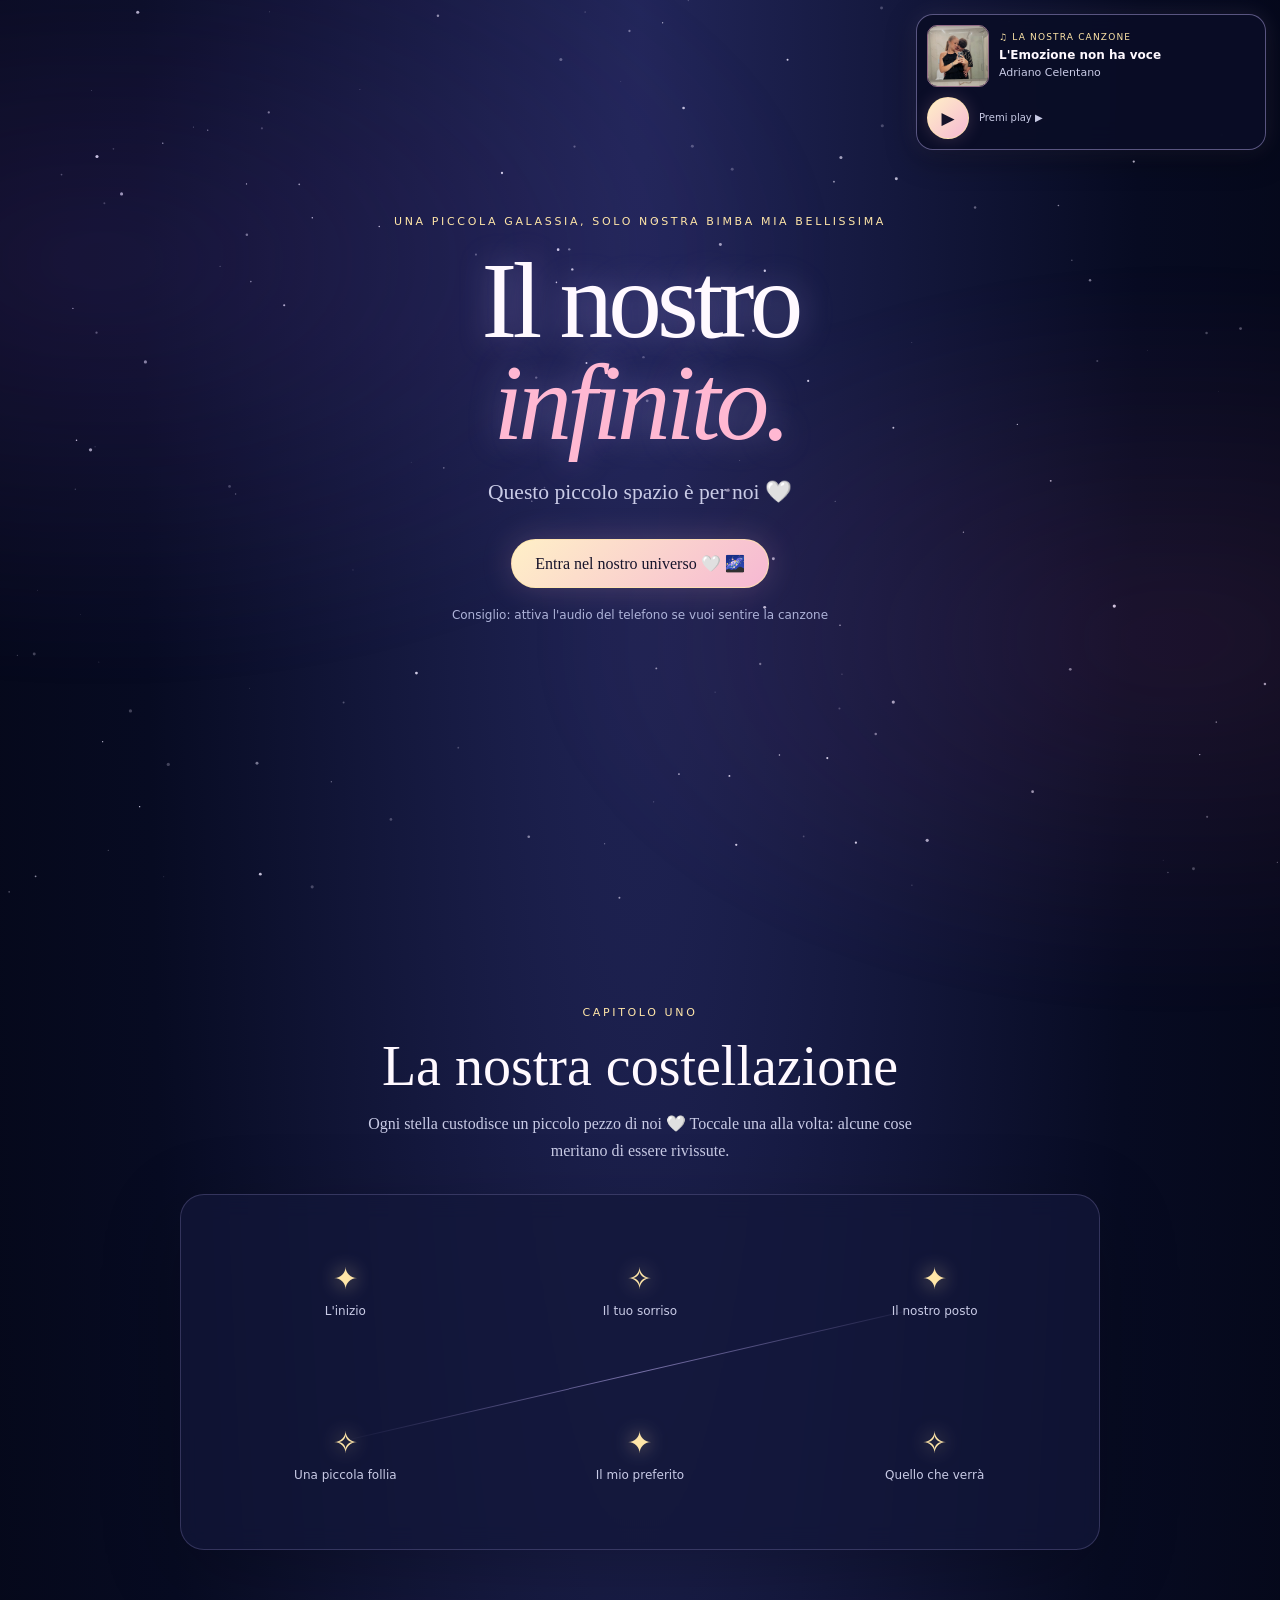
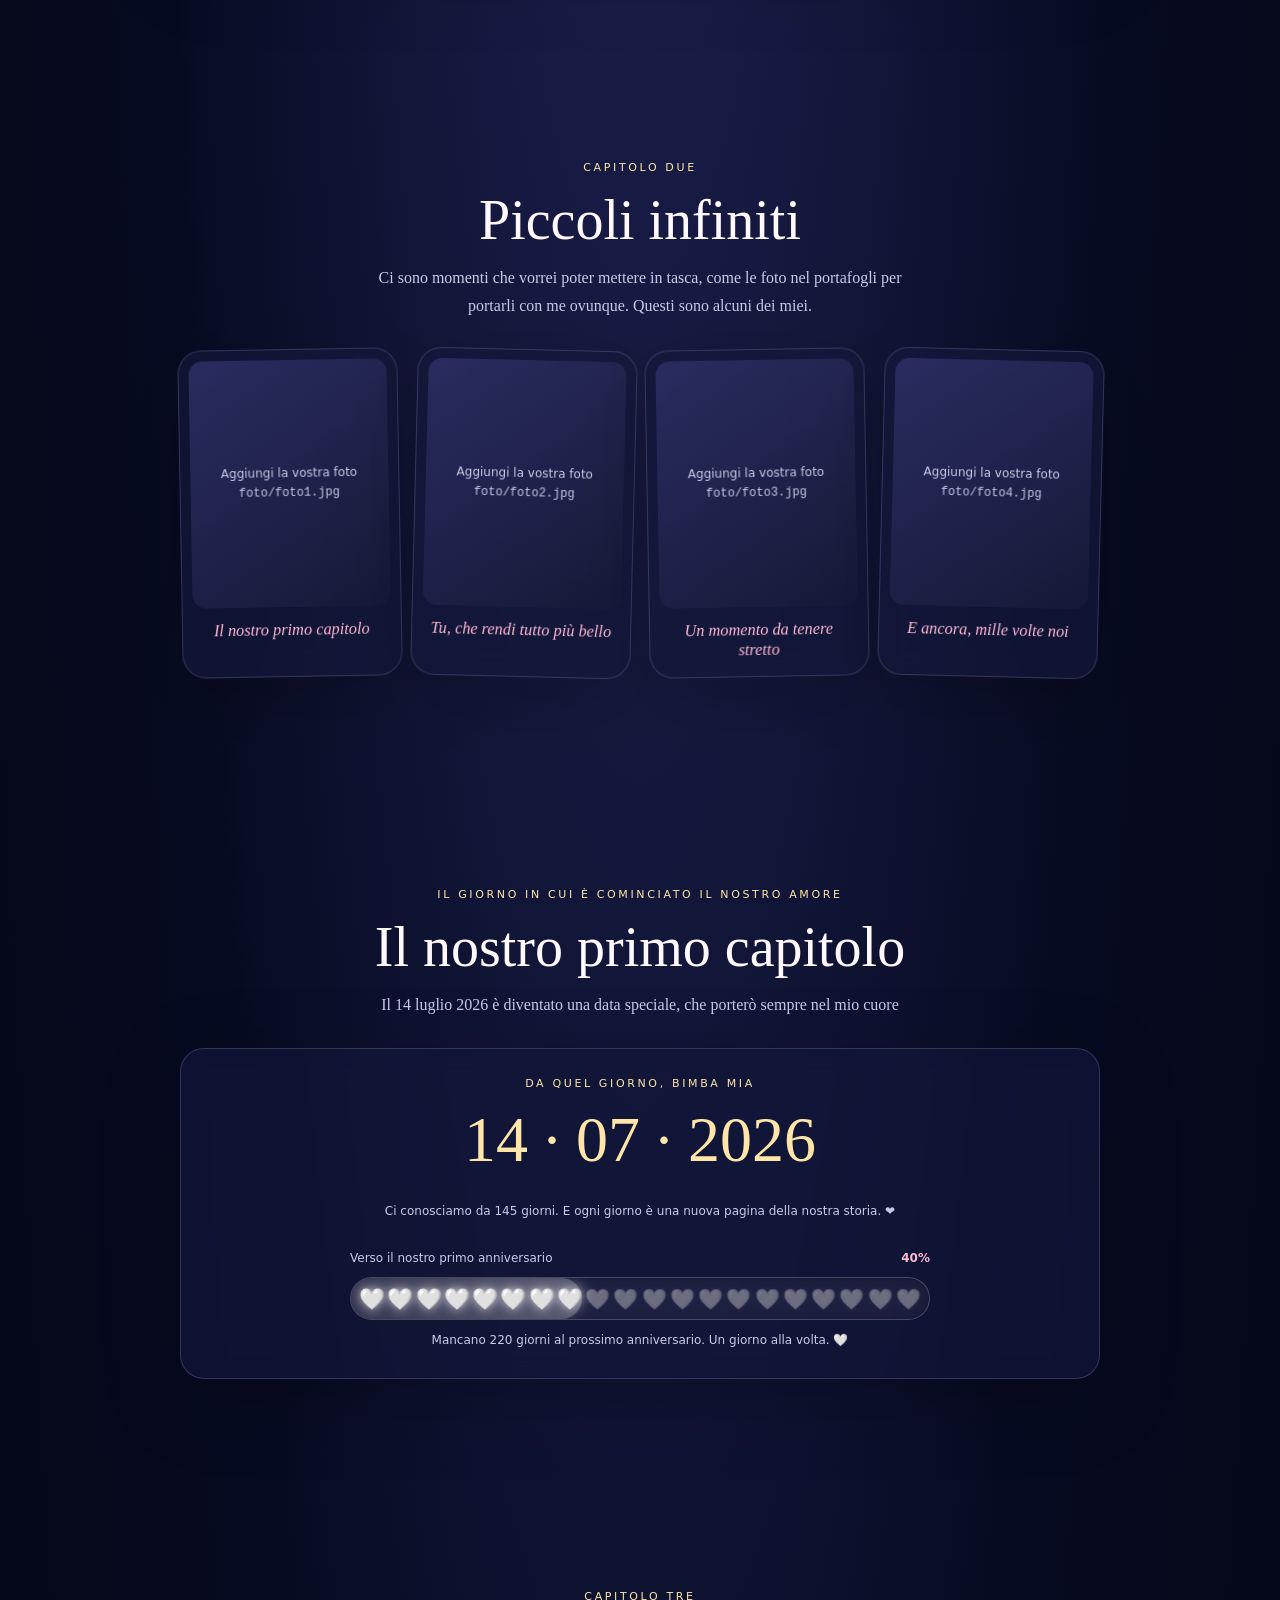
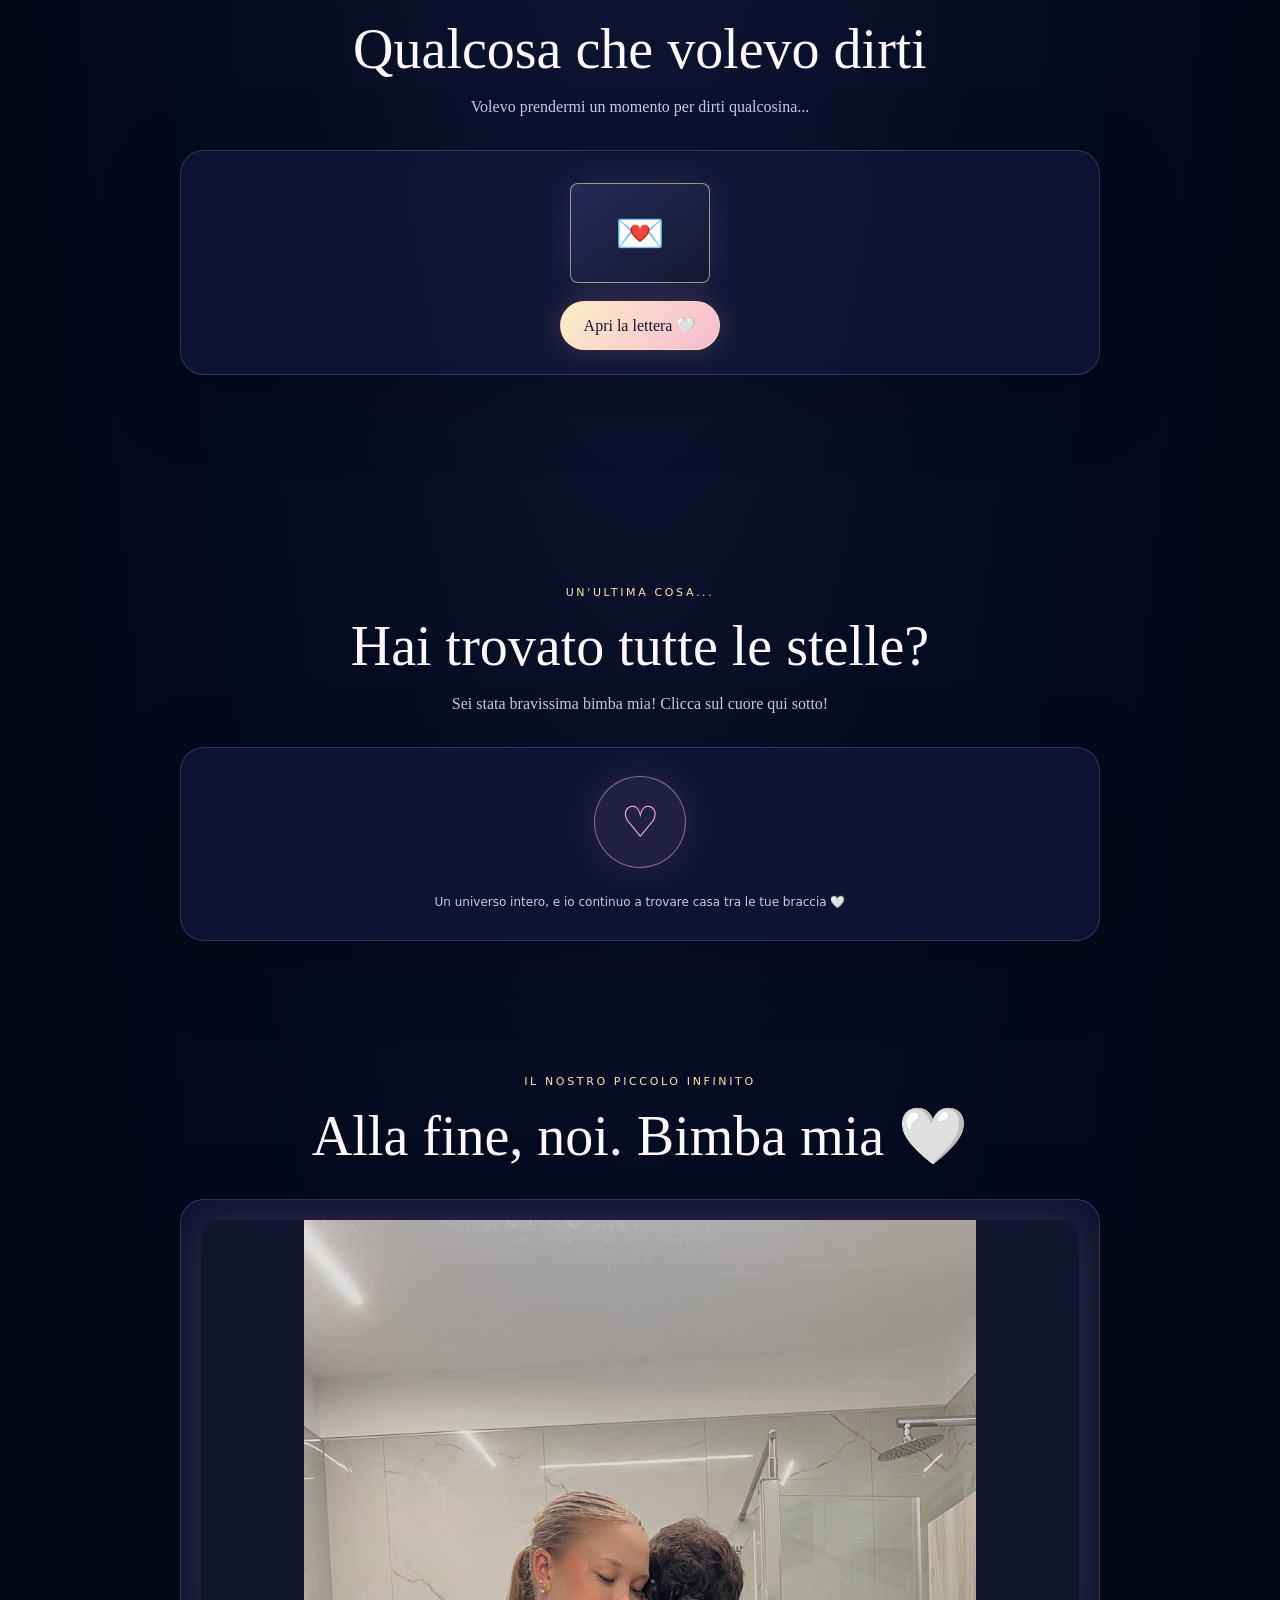
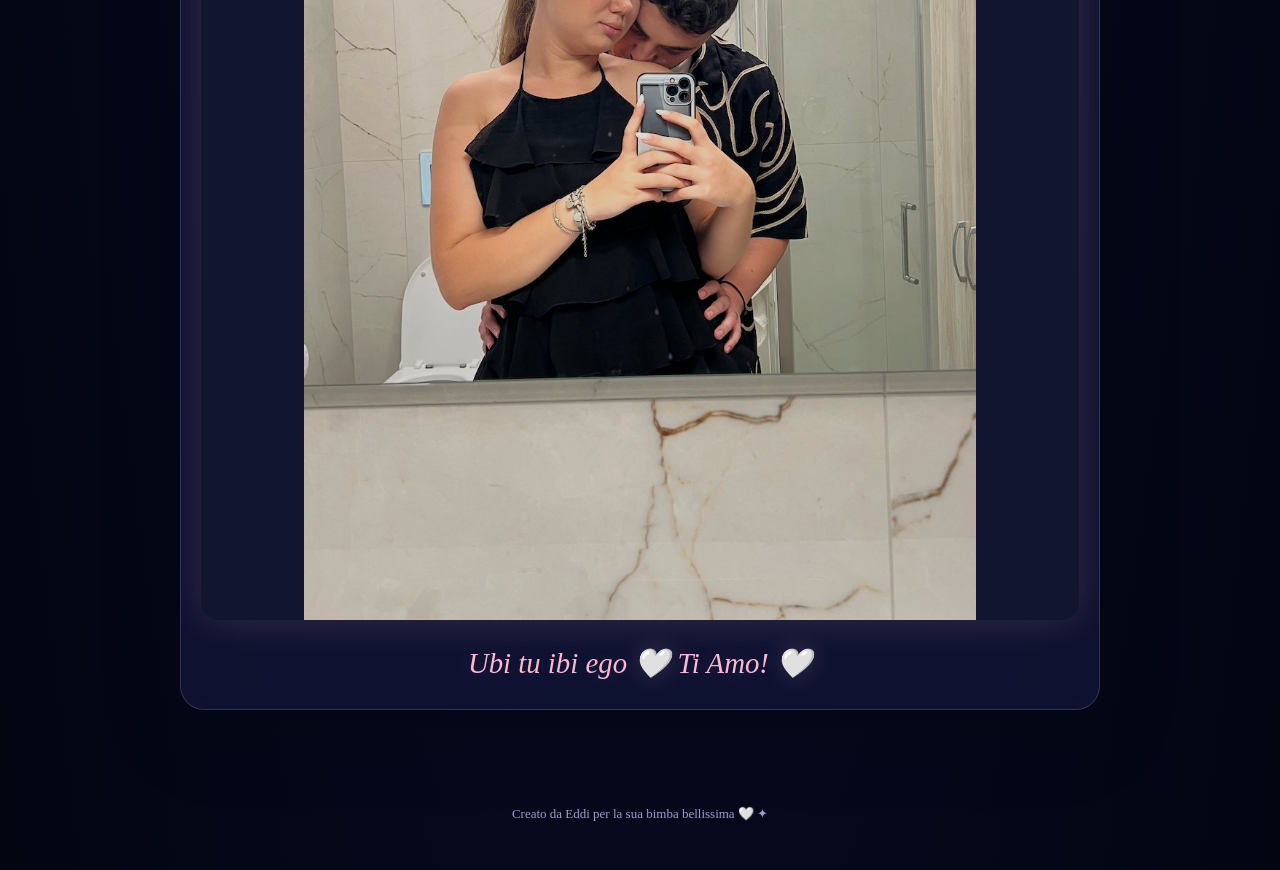
==== commit a033d95b: "Update index.html" ====
--- a/index.html
+++ b/index.html
@@ -166,7 +166,7 @@
         <div class="eyebrow">una piccola galassia, solo nostra bimba mia bellissima</div>
         <h1>Il nostro<br><span>infinito.</span></h1>
         <p class="intro">Questo piccolo spazio è per noi 🤍</p>
-        <button class="button" id="startBtn">Entra nel nostro universo </button>
+        <button class="button" id="startBtn">Entra nel nostro universo 🤍 🌌 </button>
         <div class="subtle">Consiglio: attiva l'audio del telefono se vuoi sentire la canzone</div>
       </div>
     </section>
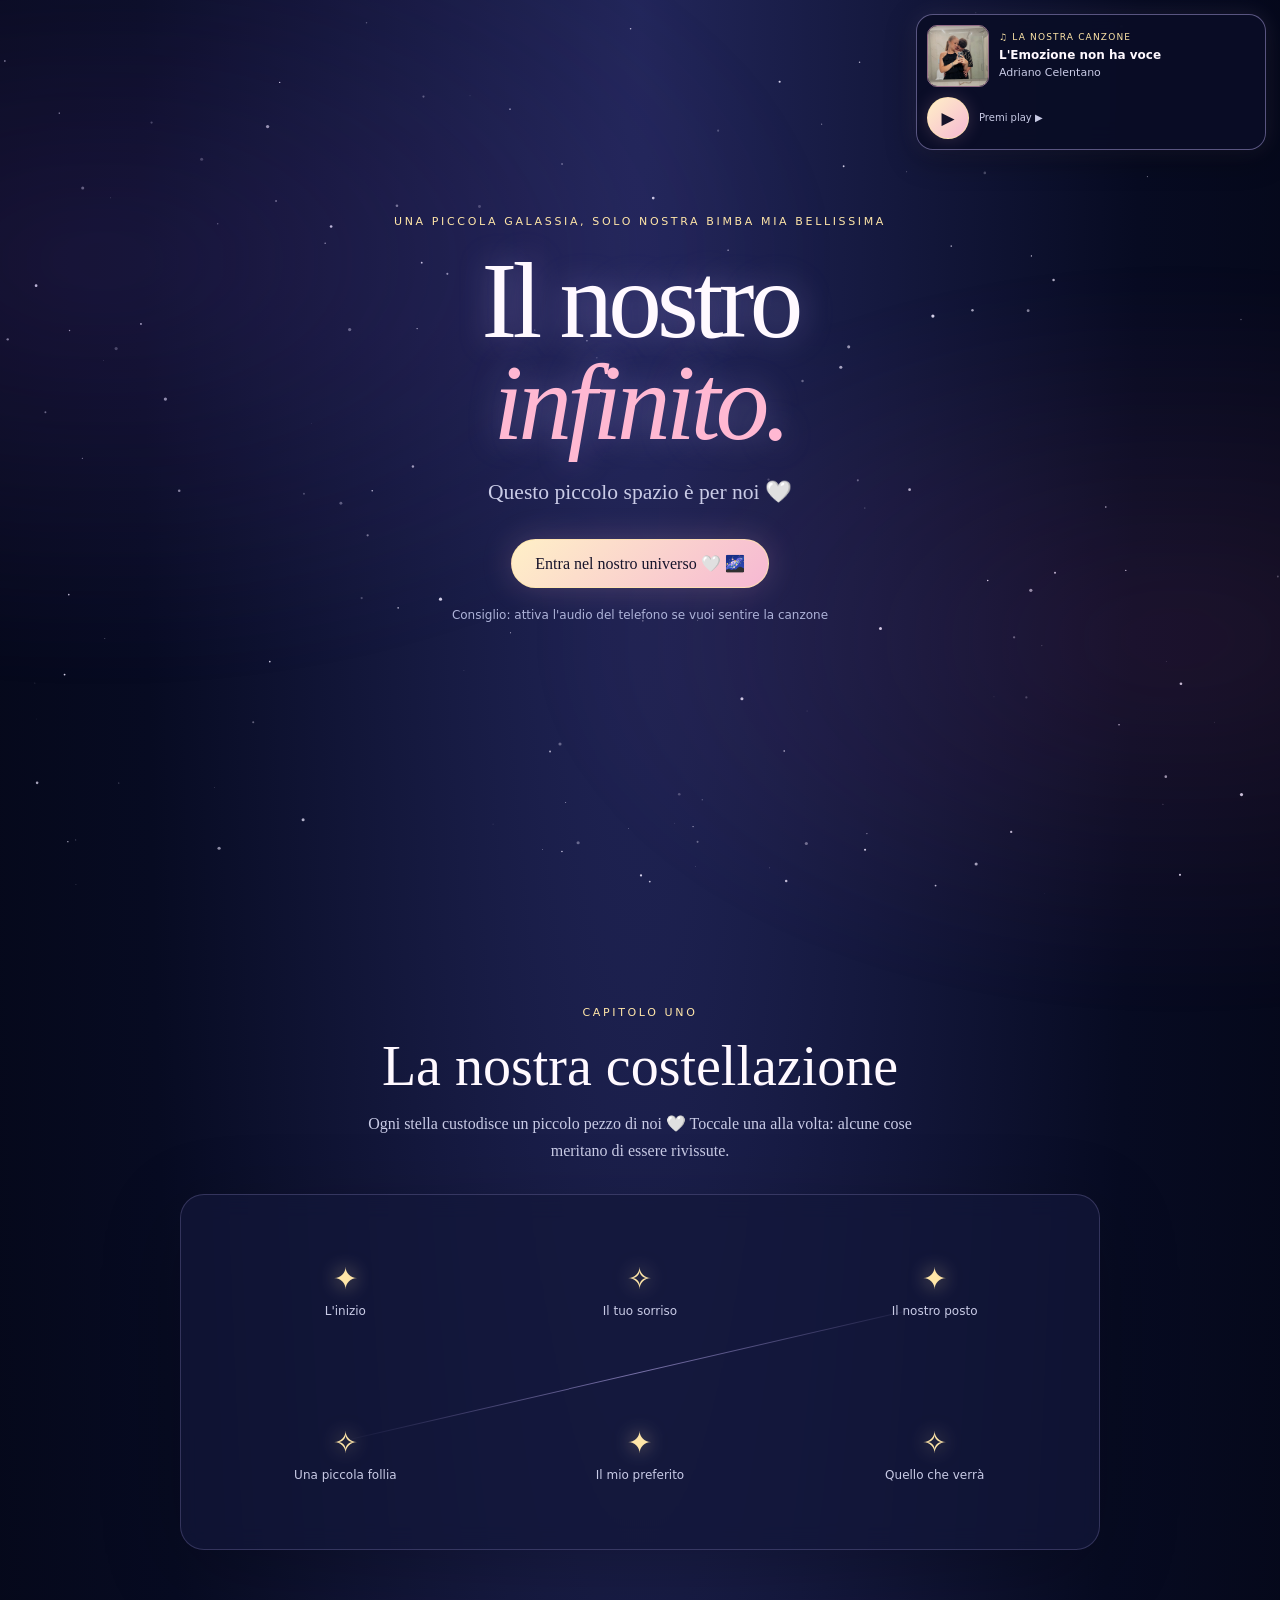
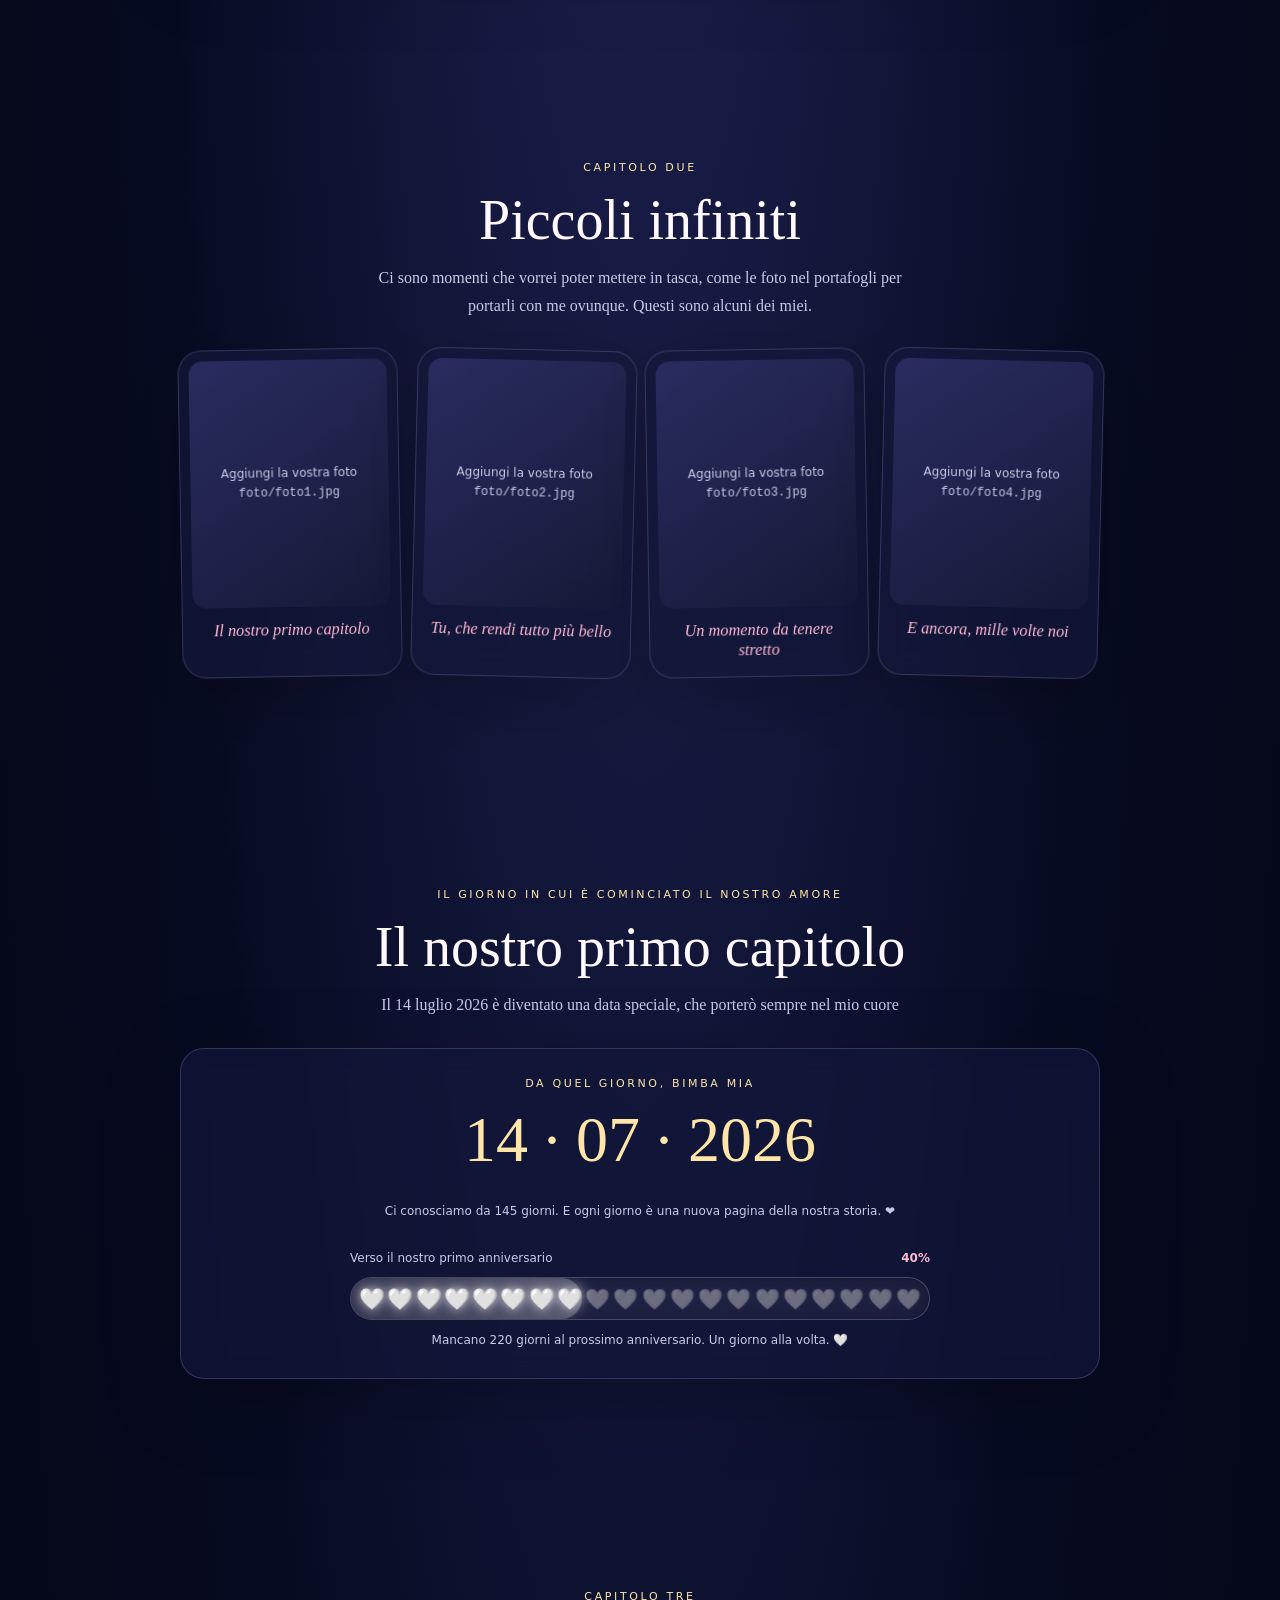
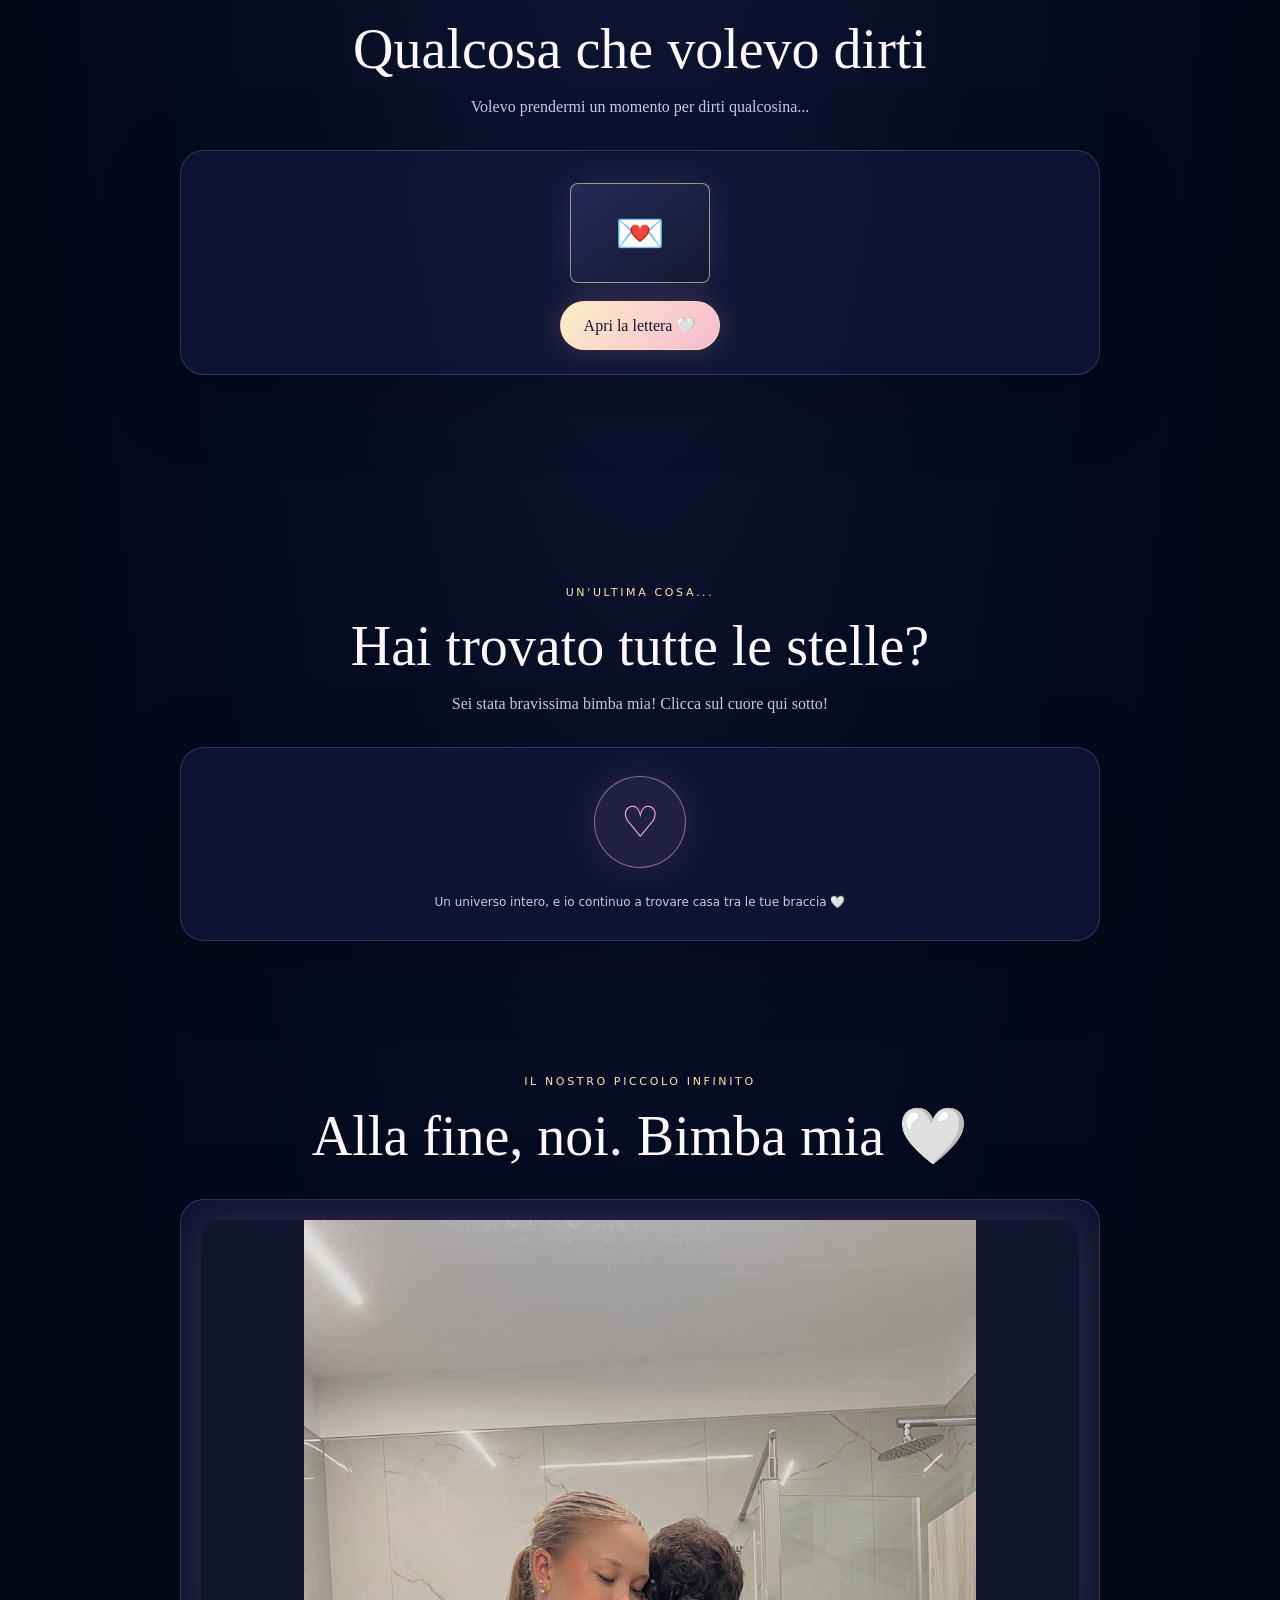
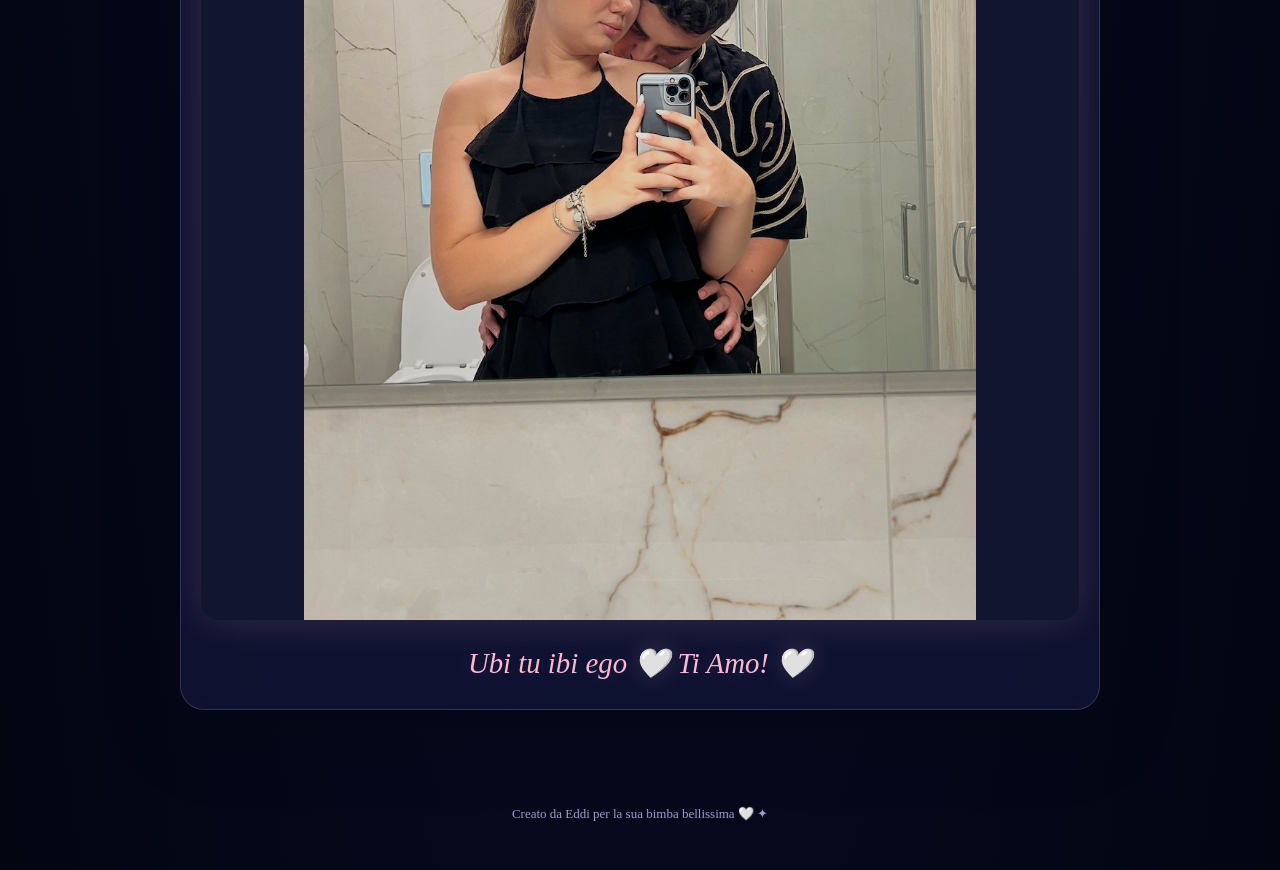
==== commit 4dc8637c: "Update index.html" ====
--- a/index.html
+++ b/index.html
@@ -290,12 +290,12 @@
   <script>
     // PERSONALIZZA QUI: sostituisci i testi d'esempio con i vostri ricordi.
     const memories = [
-      { title: "L'inizio di tutto", text: "Qui puoi raccontare come vi siete conosciuti, il primo messaggio o il momento in cui hai capito che c'era qualcosa di speciale." },
-      { title: "Il tuo sorriso", text: "Scrivi un ricordo in cui il suo sorriso ti ha fatto dimenticare tutto il resto. I dettagli piccoli sono quelli che restano." },
-      { title: "Il nostro posto", text: "Racconta un posto che significa qualcosa per voi: una panchina, una strada, un bar o un angolo diventato vostro." },
+      { title: "L'inizio della nostra storia", text: "Era l'8 Agosto del 2024, da quel messaggio di auguri di compleanno è nata prima un'amicizia meravigliosa, che si è trasformato in un amore puro" },
+      { title: "Il tuo sorriso", text: "Quando prima di addormentarti mi guardi e sorridi, quell'attimo mi rende maledettamente felice, come un bambino" },
+      { title: "Il mio posto", text: "Il mio posto preferito è tra le tue braccia, ma posso dire che ormai il nostro posto è diventato All'Antico Vinaio (e ogni posto dove mangiamo ahahah)" },
       { title: "Una piccola follia", text: "Inserisci qui una vostra avventura buffa, un imprevisto o una cosa che solo voi due potreste capire." },
-      { title: "Il mio ricordo preferito", text: "Scegli un momento che vorresti rivivere ancora una volta, proprio identico, senza cambiare niente." },
-      { title: "Quello che verrà", text: "Non abbiamo ancora vissuto tutti i nostri ricordi preferiti. Questa stella è per quelli che ci aspettano." }
+      { title: "Il mio ricordo preferito", text: "Sono moltissimi, ma il mio ricordo preferito è il primo bacio sotto la stazione della metro, un momento davvero magico" },
+      { title: "Quello che verrà", text: "Abbiamo ancora tantissime cose da vivere insieme, conservo questa stella per il futuro" }
     ];
 
     // Lettore MP3: carica il file musica.mp3 nella cartella principale del repository.
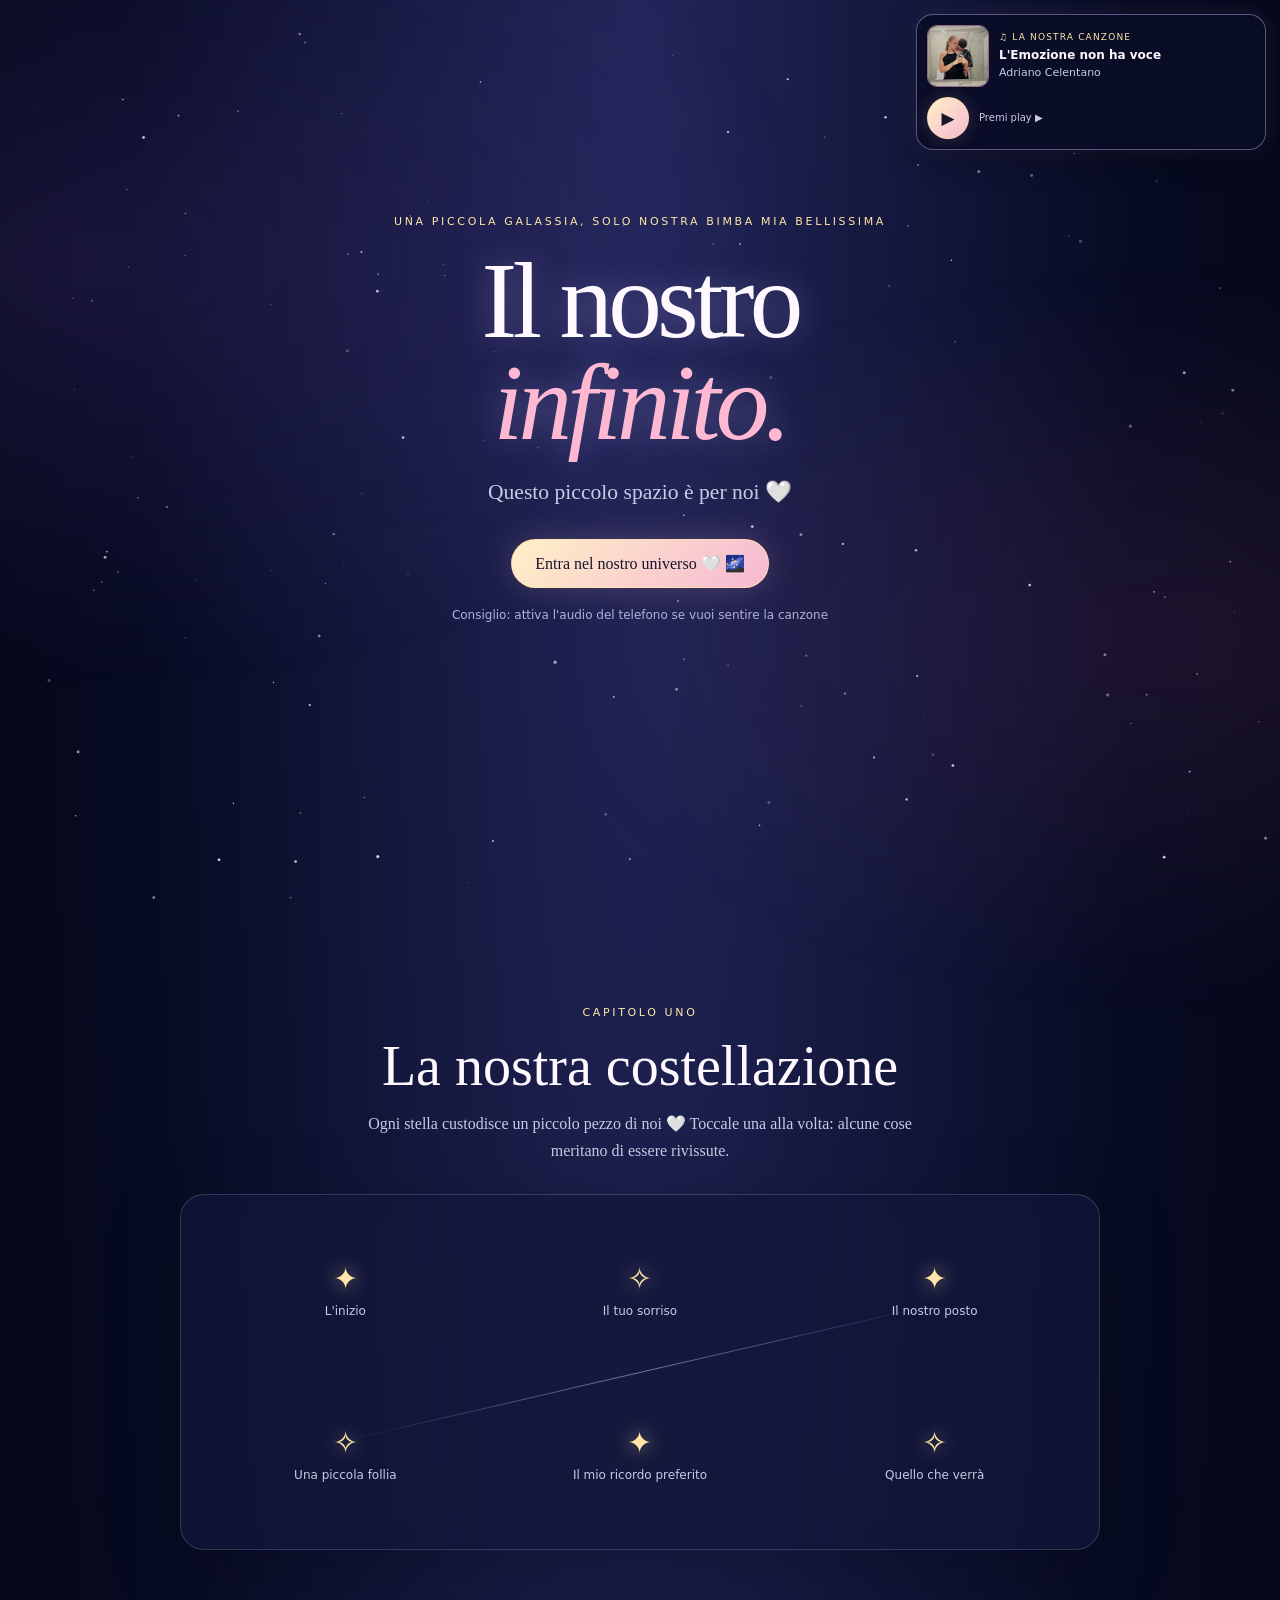
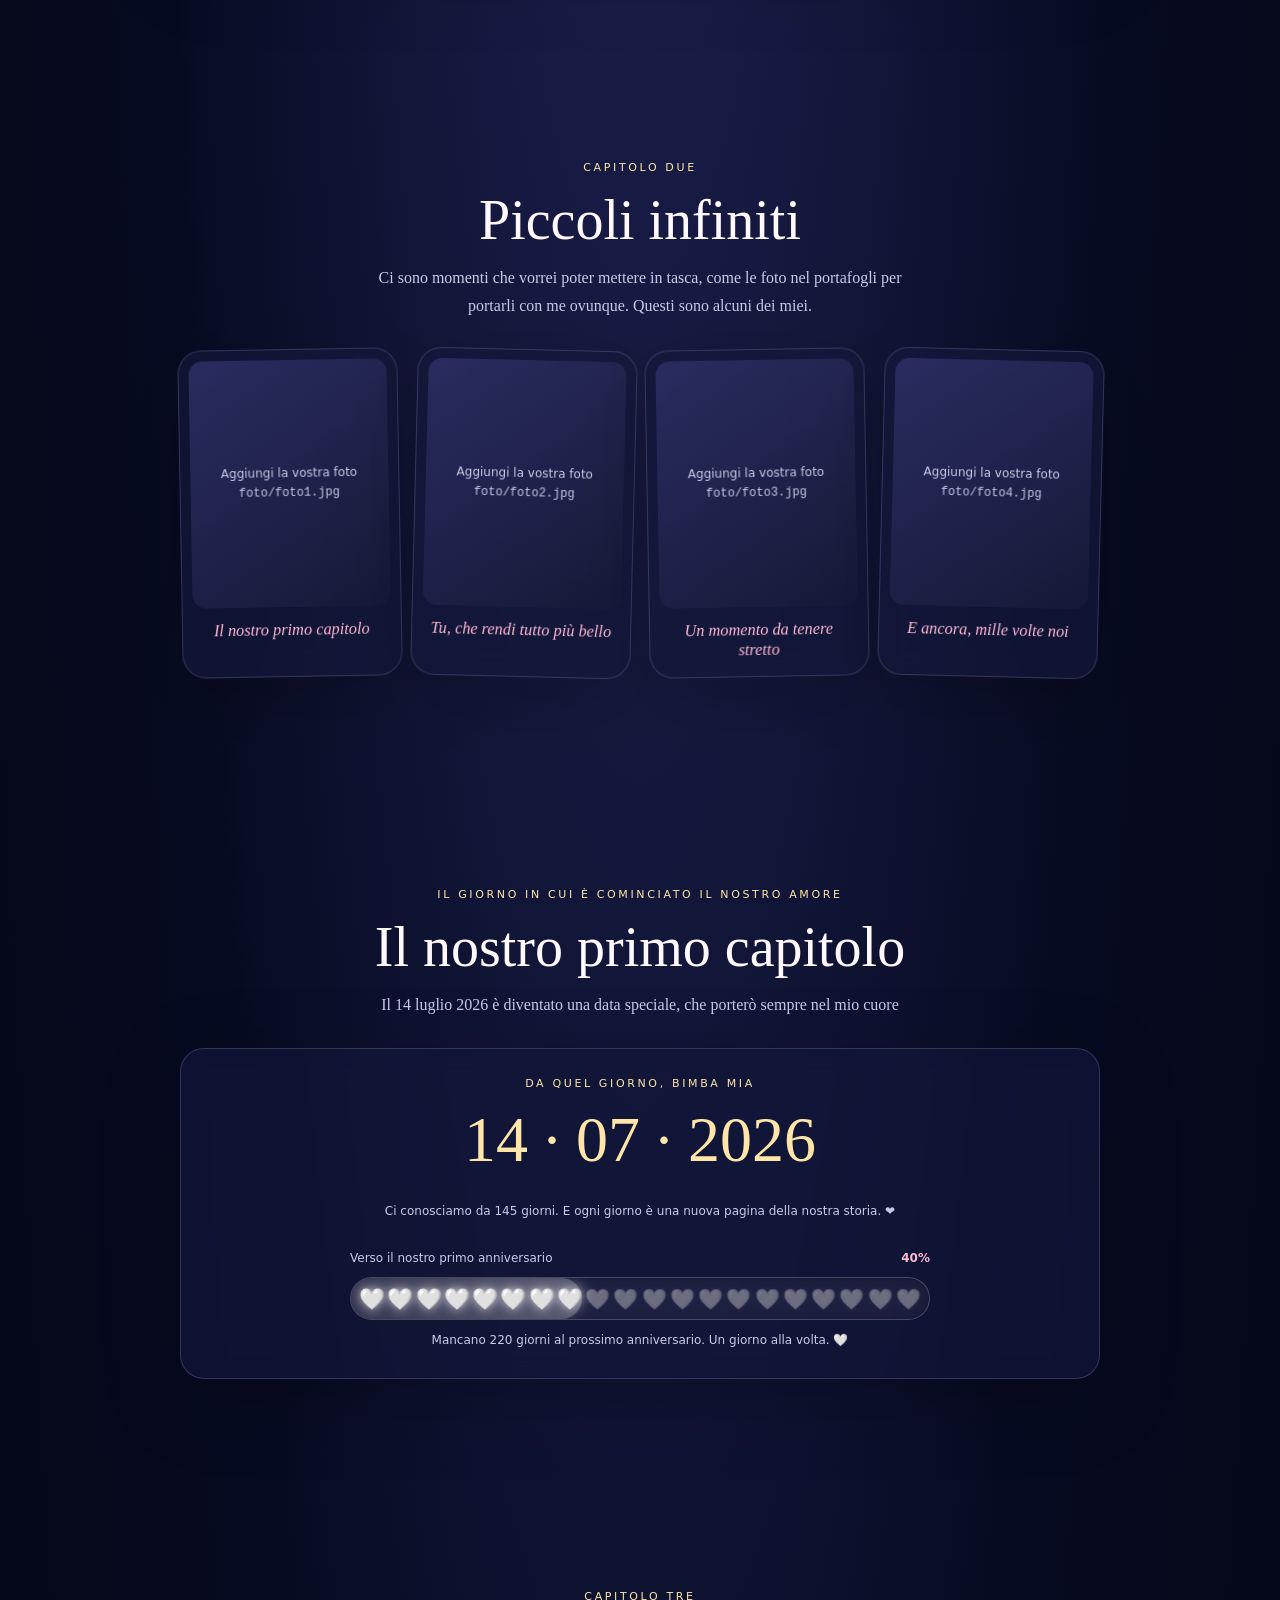
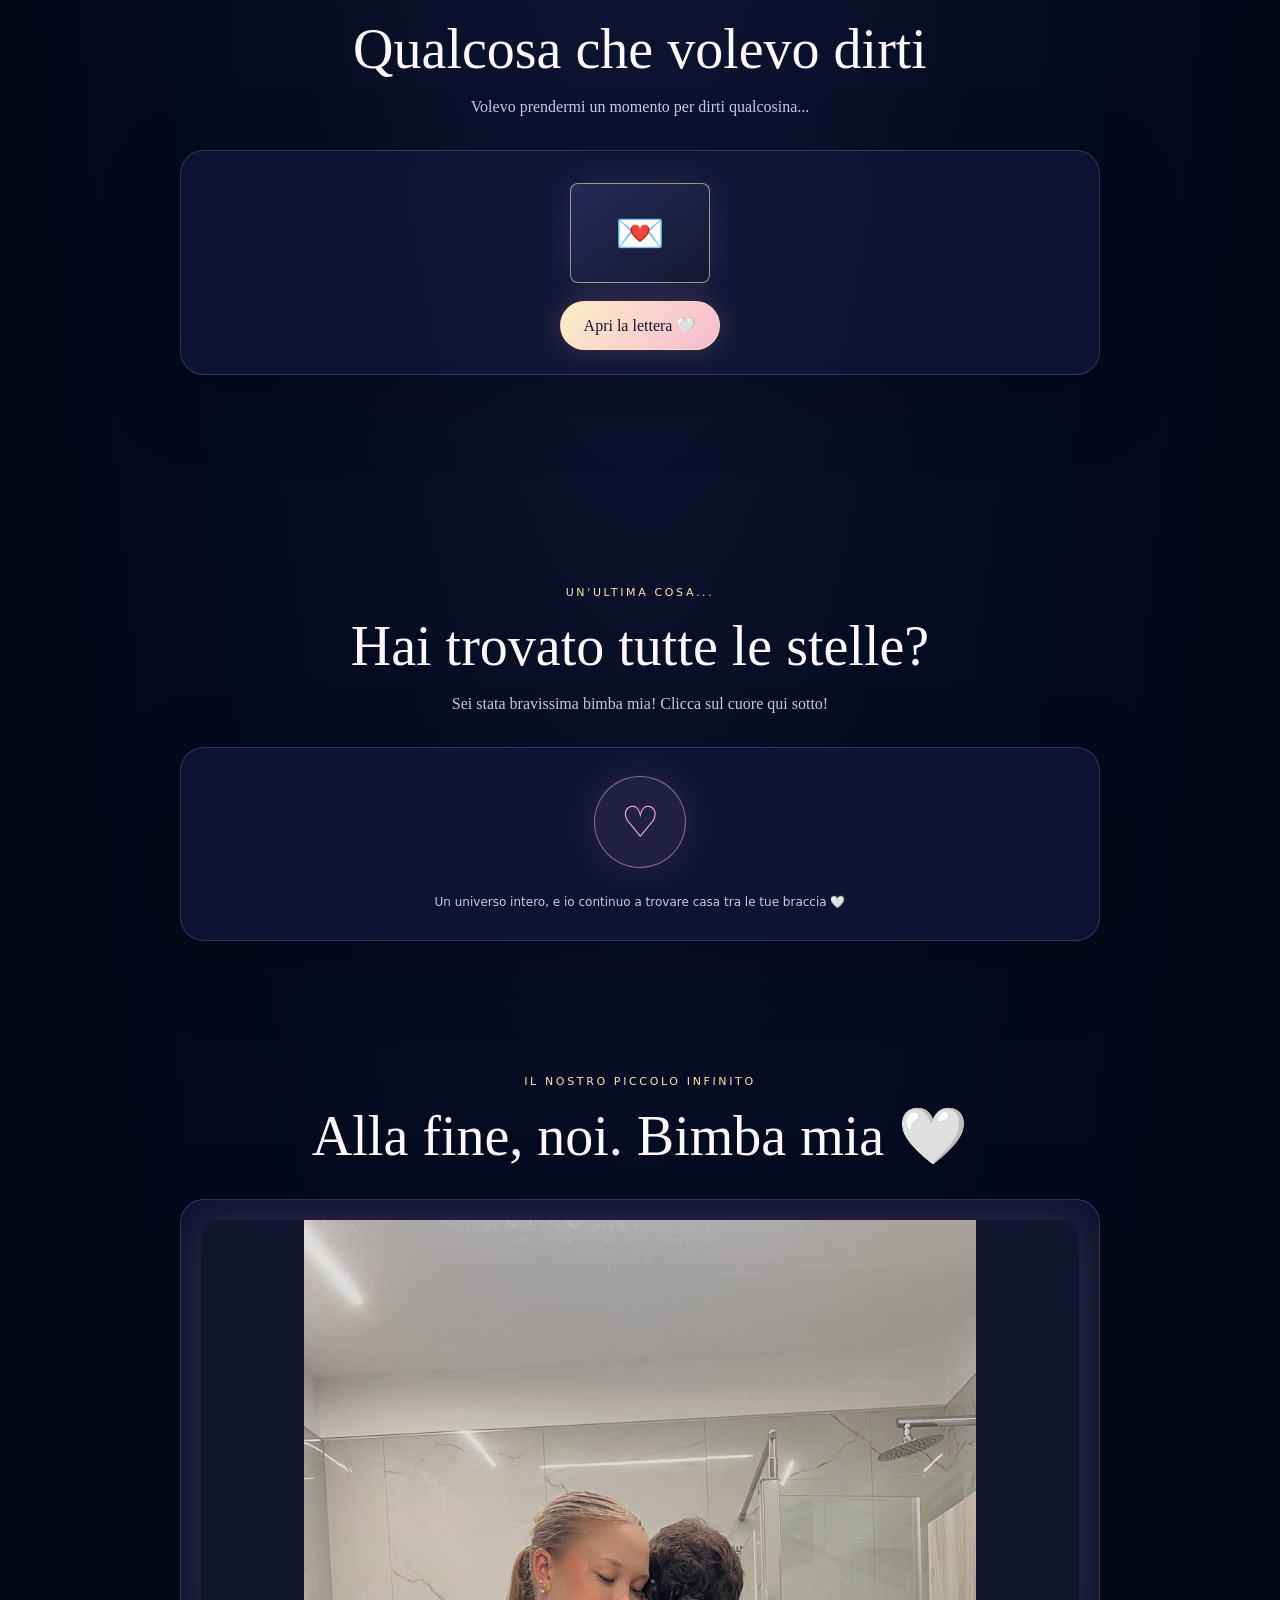
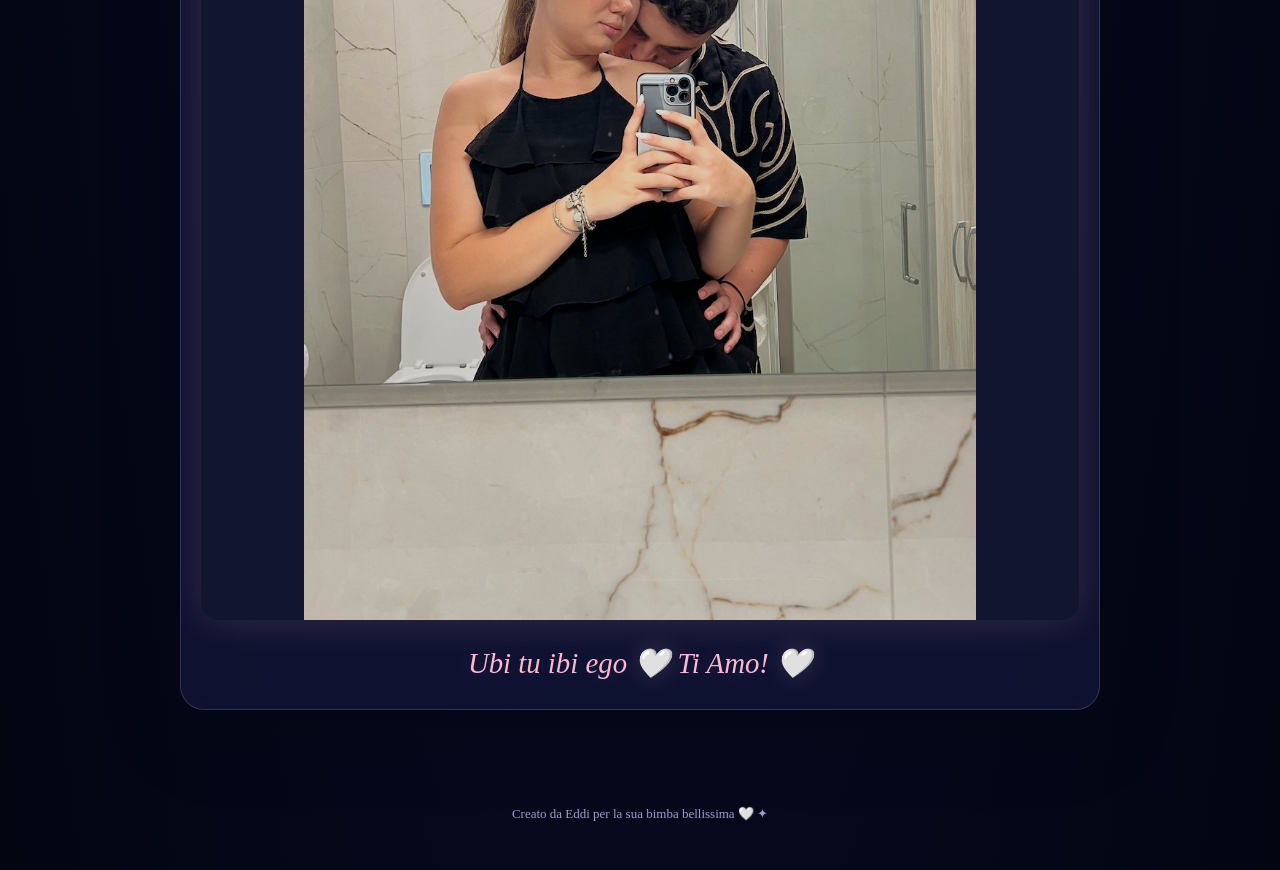
==== commit fddc7361: "Update index.html" ====
--- a/index.html
+++ b/index.html
@@ -183,7 +183,7 @@
           <button class="memory-star" data-memory="1"><span class="star-icon">✧</span><span class="star-label">Il tuo sorriso</span></button>
           <button class="memory-star" data-memory="2"><span class="star-icon">✦</span><span class="star-label">Il nostro posto</span></button>
           <button class="memory-star" data-memory="3"><span class="star-icon">✧</span><span class="star-label">Una piccola follia</span></button>
-          <button class="memory-star" data-memory="4"><span class="star-icon">✦</span><span class="star-label">Il mio preferito</span></button>
+          <button class="memory-star" data-memory="4"><span class="star-icon">✦</span><span class="star-label">Il mio ricordo preferito</span></button>
           <button class="memory-star" data-memory="5"><span class="star-icon">✧</span><span class="star-label">Quello che verrà</span></button>
         </div>
         <article class="memory-detail" id="memoryDetail" aria-live="polite">
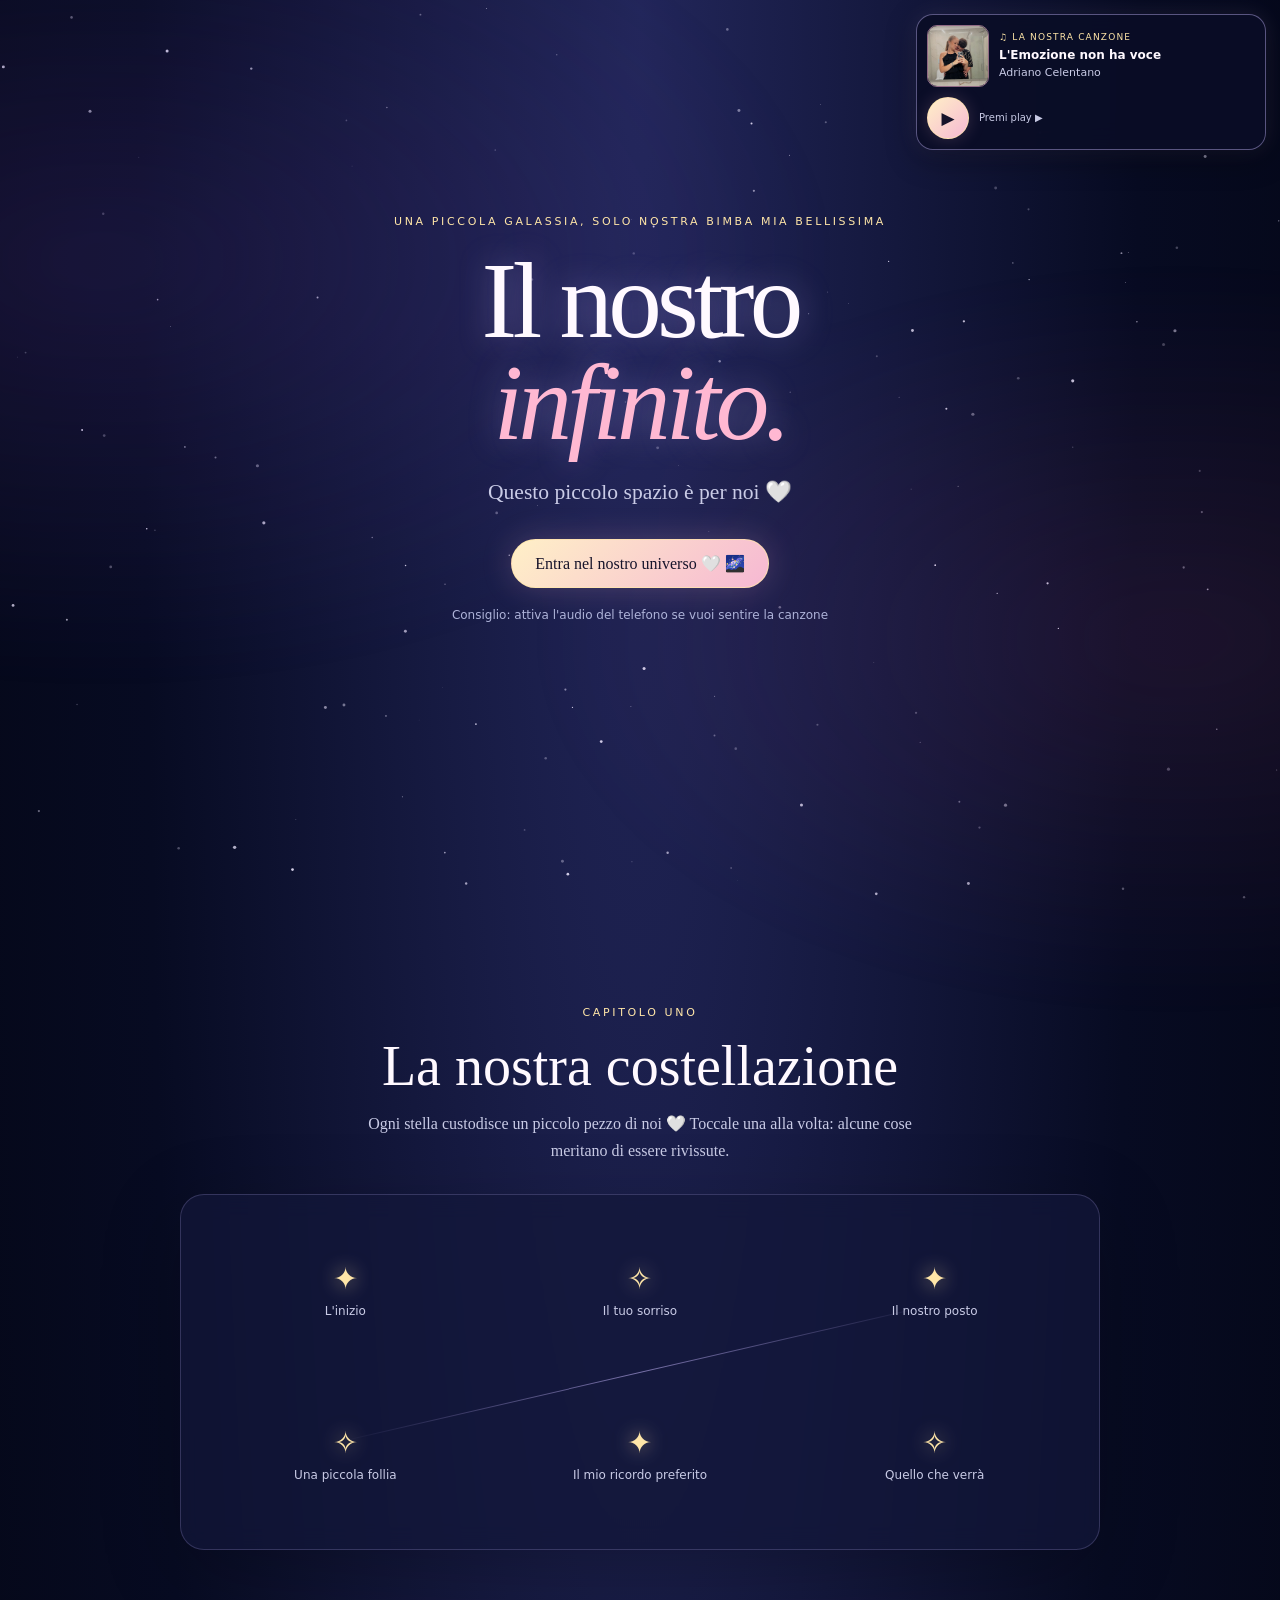
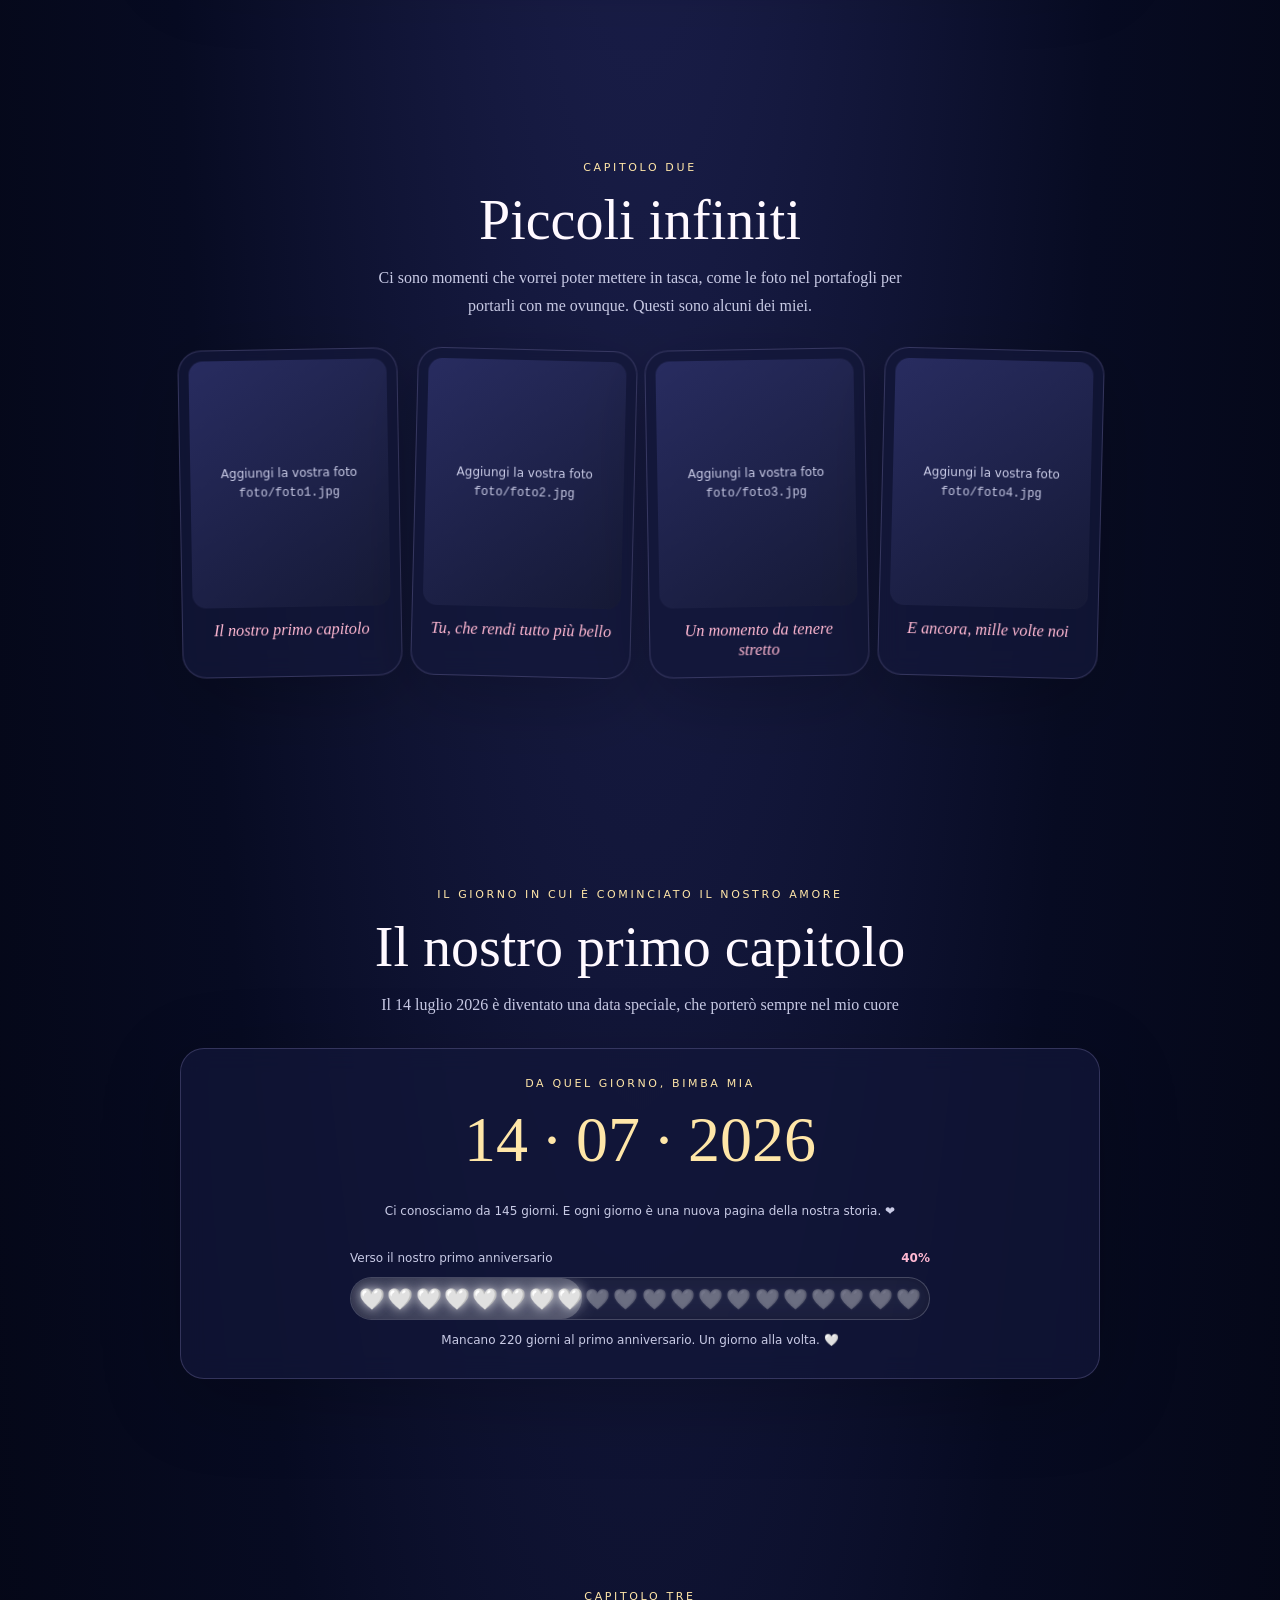
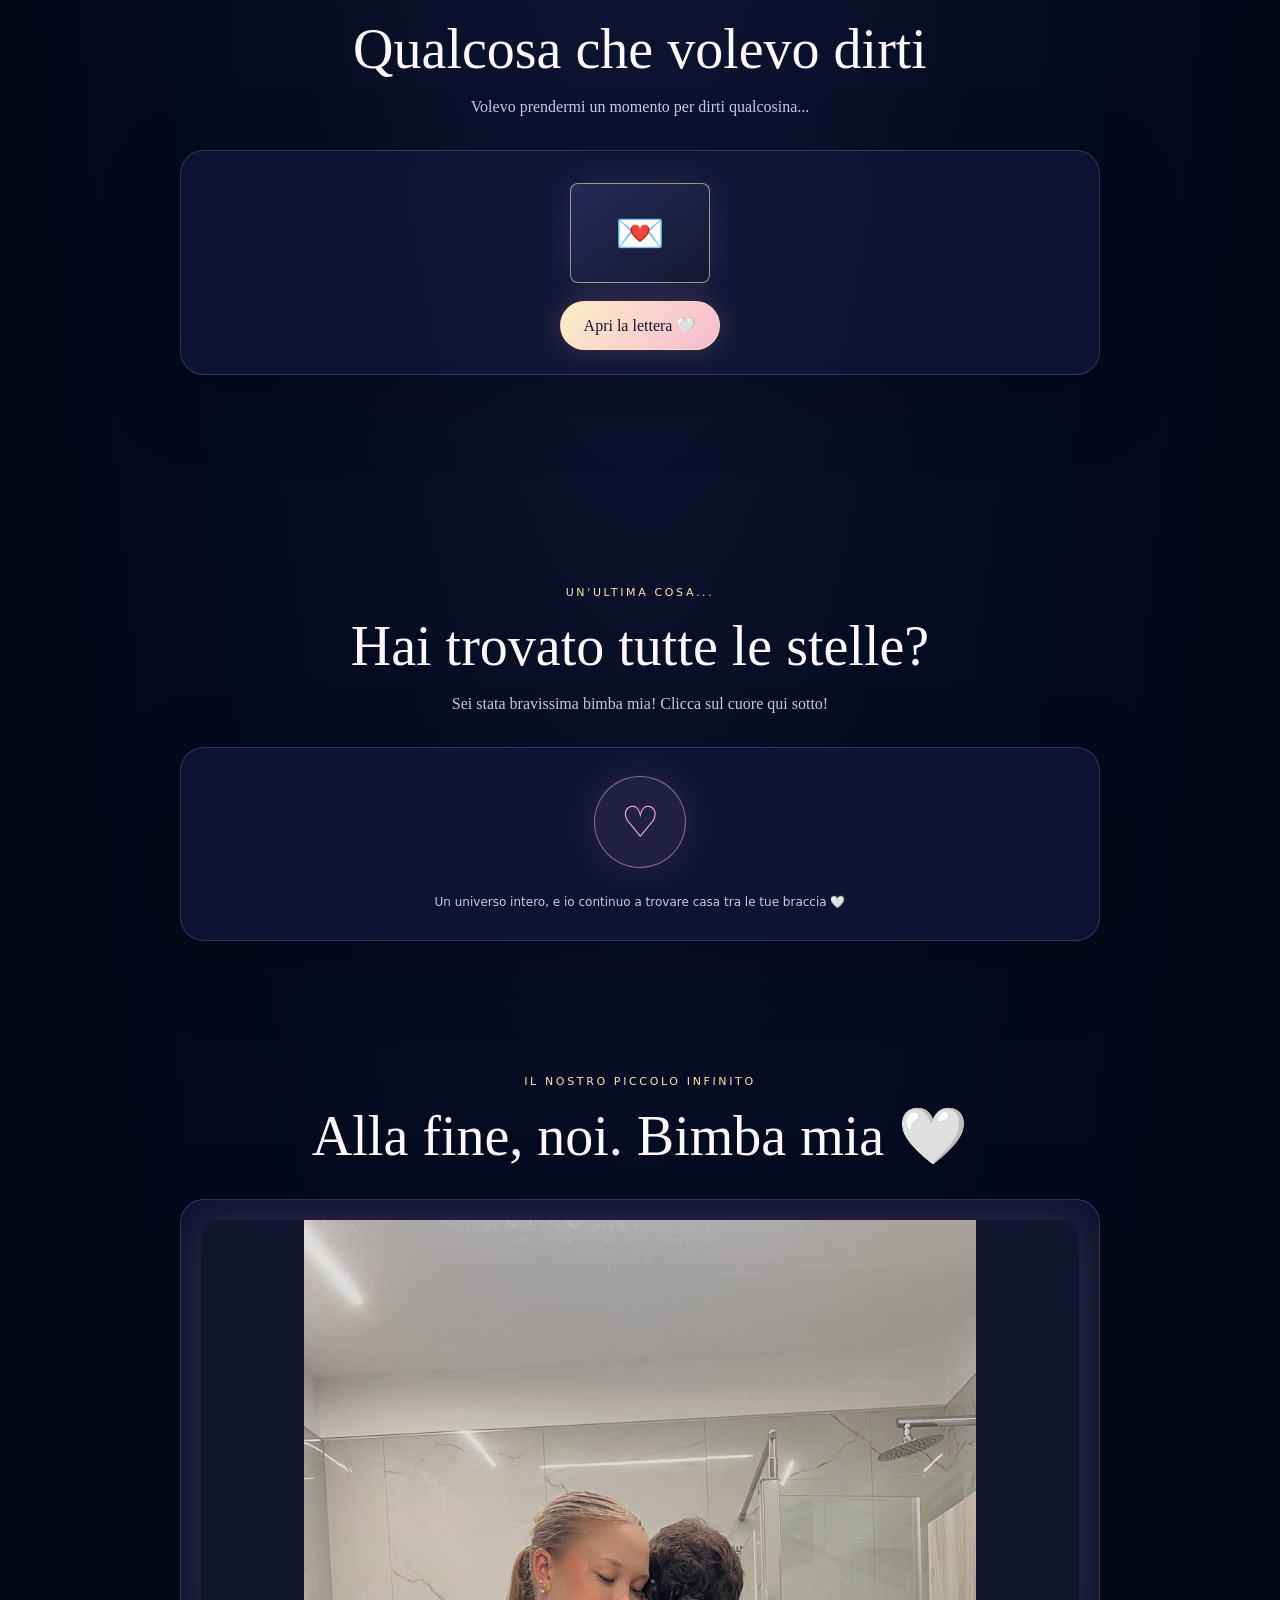
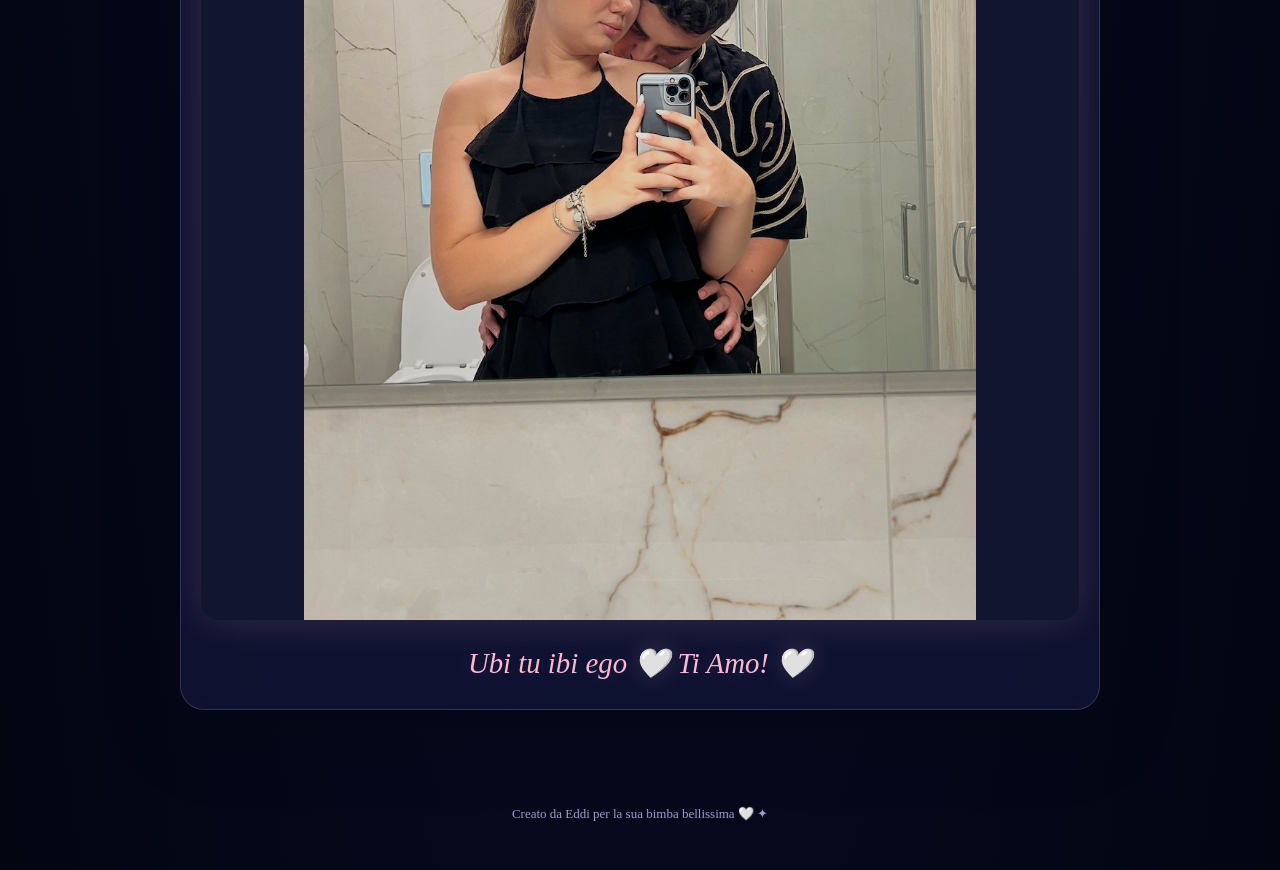
==== commit da4fa3b8: "Update index.html" ====
--- a/index.html
+++ b/index.html
@@ -405,7 +405,7 @@
       document.getElementById("progressPercent").textContent=percent+"%";
       document.getElementById("progressCaption").textContent =
         percent>=100 ? "Un altro anno di ricordi da festeggiare. Buon anniversario! 🤍" :
-        `Mancano ${Math.ceil((nextAnniversary-today)/DAY_MS)} giorni al prossimo anniversario. Un giorno alla volta. 🤍`;
+        `Mancano ${Math.ceil((nextAnniversary-today)/DAY_MS)} giorni al primo anniversario. Un giorno alla volta. 🤍`;
       const row=document.getElementById("heartRow");
       if(!row.childElementCount){
         for(let i=0;i<20;i++){
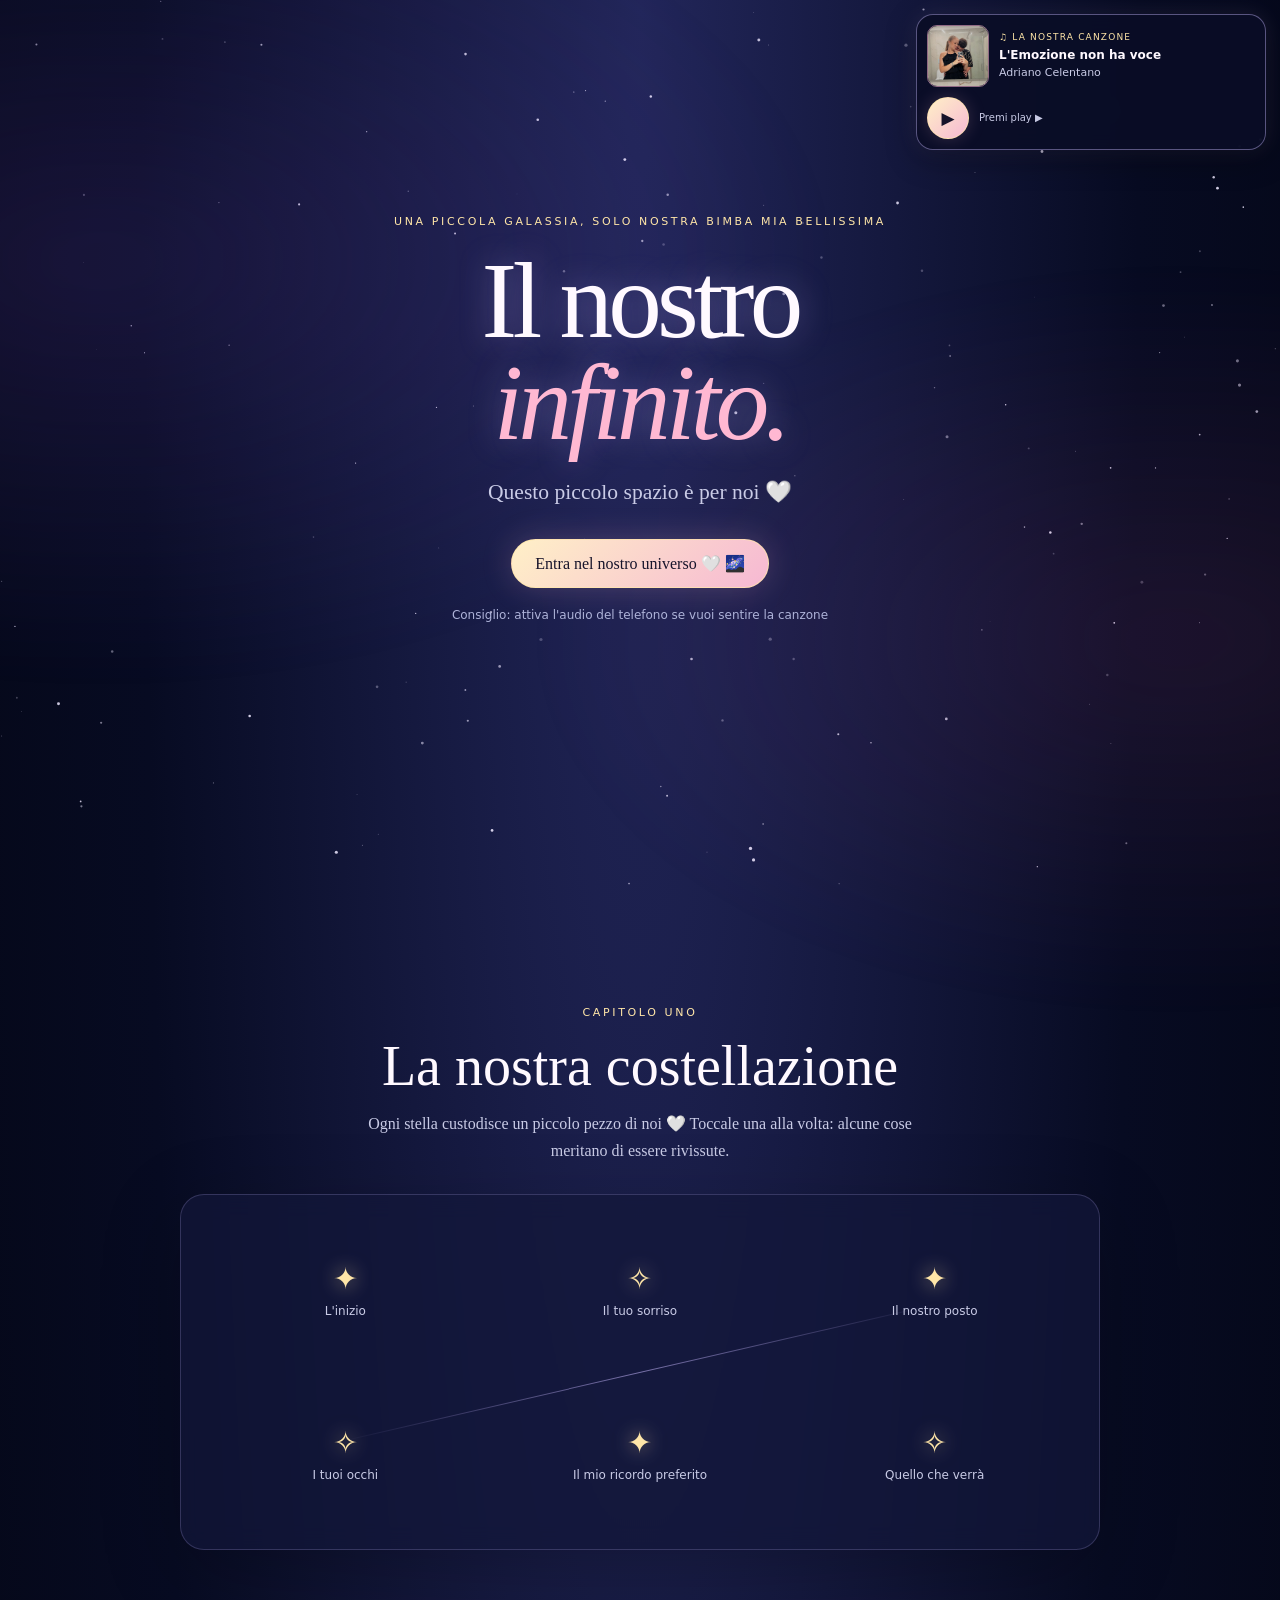
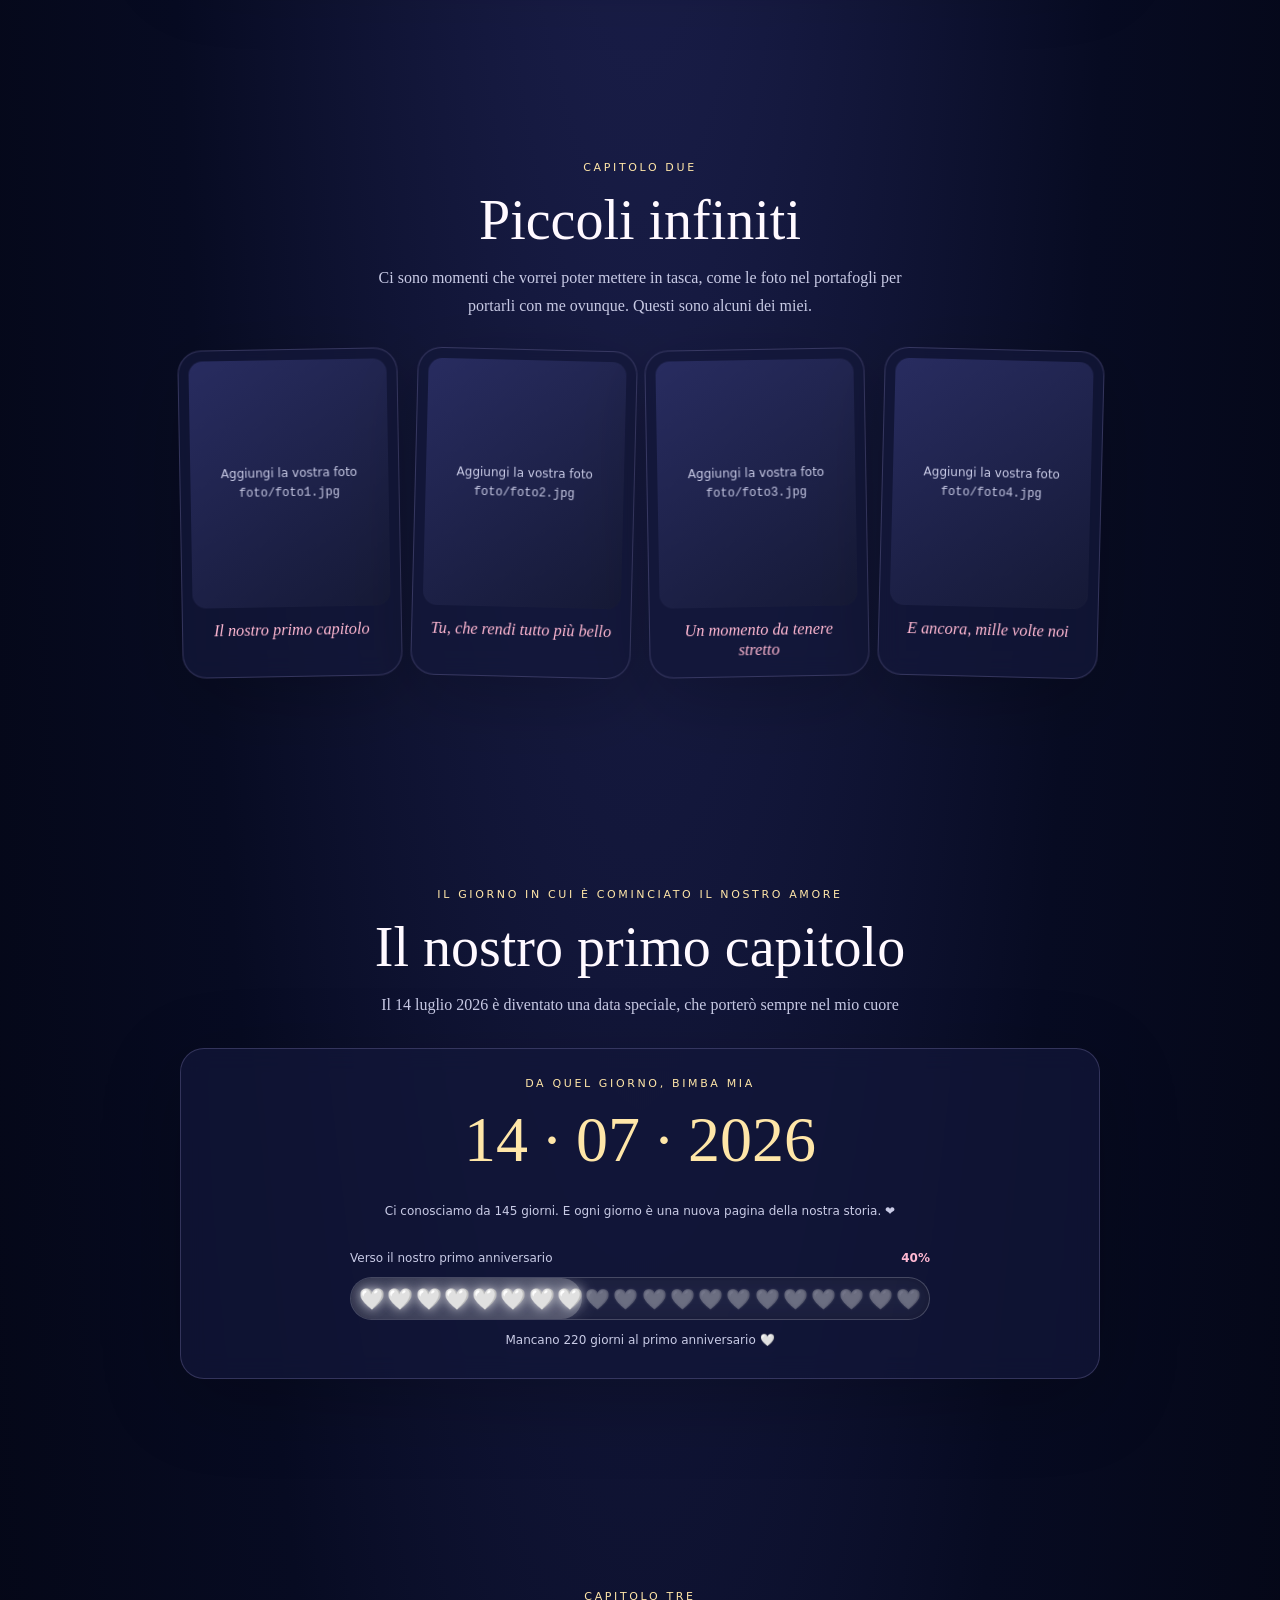
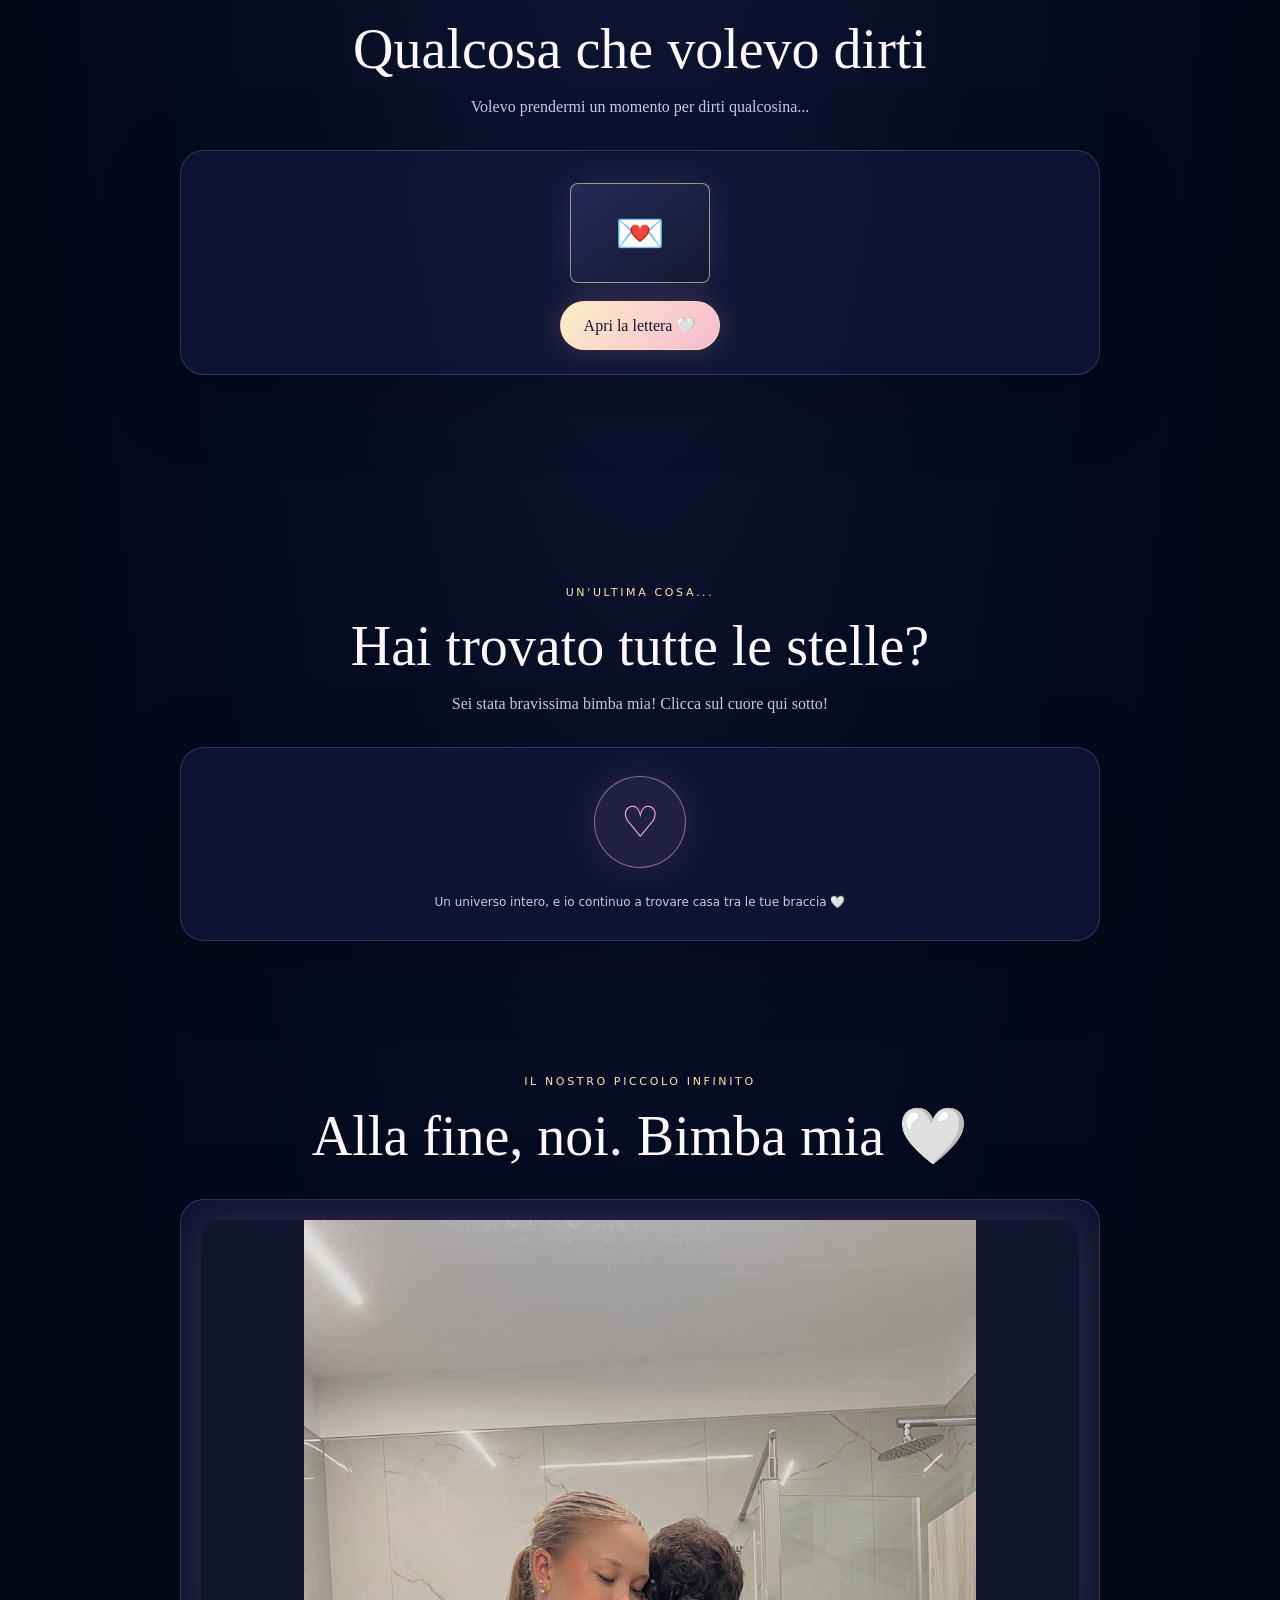
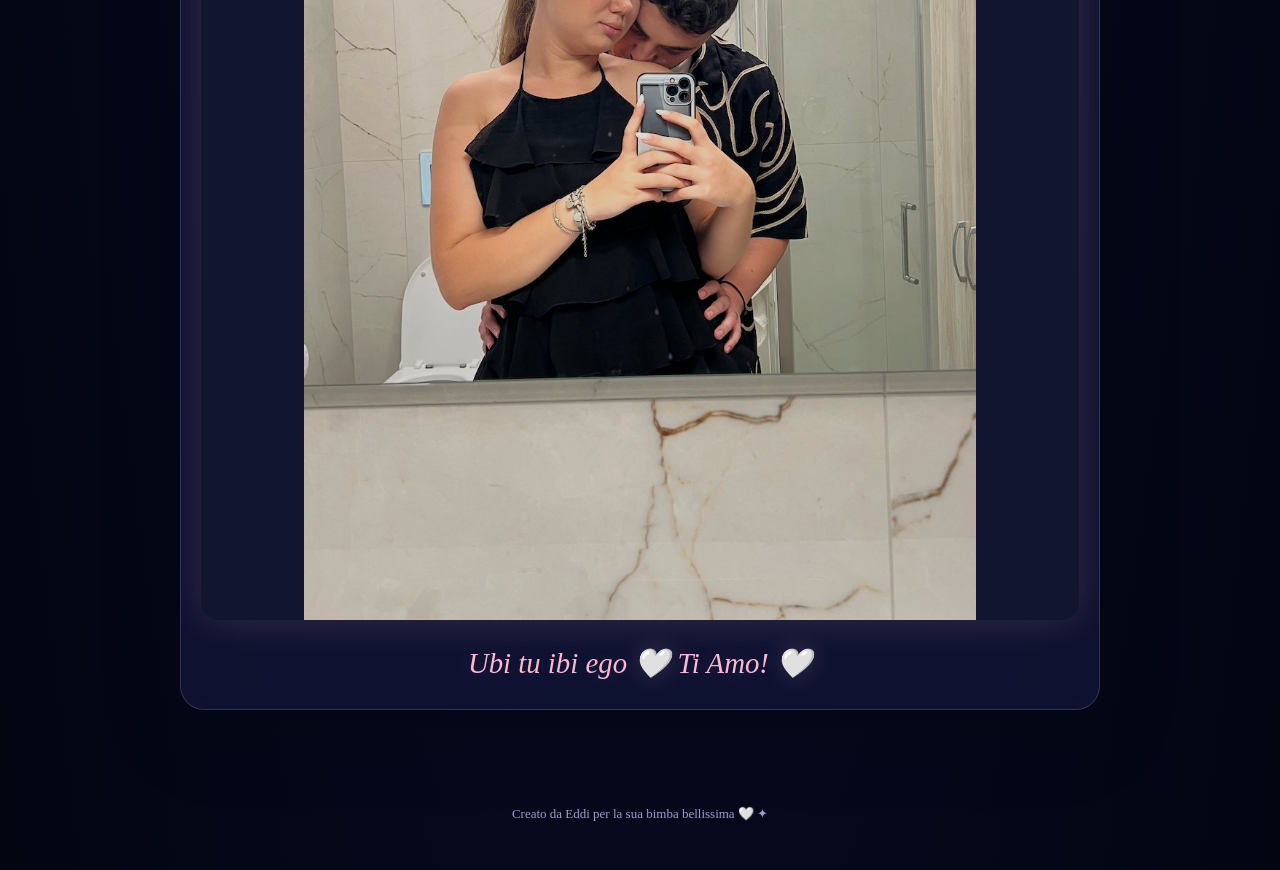
==== commit 280db9ed: "Update index.html" ====
--- a/index.html
+++ b/index.html
@@ -182,7 +182,7 @@
           <button class="memory-star" data-memory="0"><span class="star-icon">✦</span><span class="star-label">L'inizio</span></button>
           <button class="memory-star" data-memory="1"><span class="star-icon">✧</span><span class="star-label">Il tuo sorriso</span></button>
           <button class="memory-star" data-memory="2"><span class="star-icon">✦</span><span class="star-label">Il nostro posto</span></button>
-          <button class="memory-star" data-memory="3"><span class="star-icon">✧</span><span class="star-label">Una piccola follia</span></button>
+          <button class="memory-star" data-memory="3"><span class="star-icon">✧</span><span class="star-label">I tuoi occhi</span></button>
           <button class="memory-star" data-memory="4"><span class="star-icon">✦</span><span class="star-label">Il mio ricordo preferito</span></button>
           <button class="memory-star" data-memory="5"><span class="star-icon">✧</span><span class="star-label">Quello che verrà</span></button>
         </div>
@@ -293,7 +293,7 @@
       { title: "L'inizio della nostra storia", text: "Era l'8 Agosto del 2024, da quel messaggio di auguri di compleanno è nata prima un'amicizia meravigliosa, che si è trasformato in un amore puro" },
       { title: "Il tuo sorriso", text: "Quando prima di addormentarti mi guardi e sorridi, quell'attimo mi rende maledettamente felice, come un bambino" },
       { title: "Il mio posto", text: "Il mio posto preferito è tra le tue braccia, ma posso dire che ormai il nostro posto è diventato All'Antico Vinaio (e ogni posto dove mangiamo ahahah)" },
-      { title: "Una piccola follia", text: "Inserisci qui una vostra avventura buffa, un imprevisto o una cosa che solo voi due potreste capire." },
+      { title: "I tuoi occhi", text: "Ogni volta che li guardo, mi innamoro ancora e ancora, come se fosse la prima volta" },
       { title: "Il mio ricordo preferito", text: "Sono moltissimi, ma il mio ricordo preferito è il primo bacio sotto la stazione della metro, un momento davvero magico" },
       { title: "Quello che verrà", text: "Abbiamo ancora tantissime cose da vivere insieme, conservo questa stella per il futuro" }
     ];
@@ -405,7 +405,7 @@
       document.getElementById("progressPercent").textContent=percent+"%";
       document.getElementById("progressCaption").textContent =
         percent>=100 ? "Un altro anno di ricordi da festeggiare. Buon anniversario! 🤍" :
-        `Mancano ${Math.ceil((nextAnniversary-today)/DAY_MS)} giorni al primo anniversario. Un giorno alla volta. 🤍`;
+        `Mancano ${Math.ceil((nextAnniversary-today)/DAY_MS)} giorni al primo anniversario 🤍`;
       const row=document.getElementById("heartRow");
       if(!row.childElementCount){
         for(let i=0;i<20;i++){
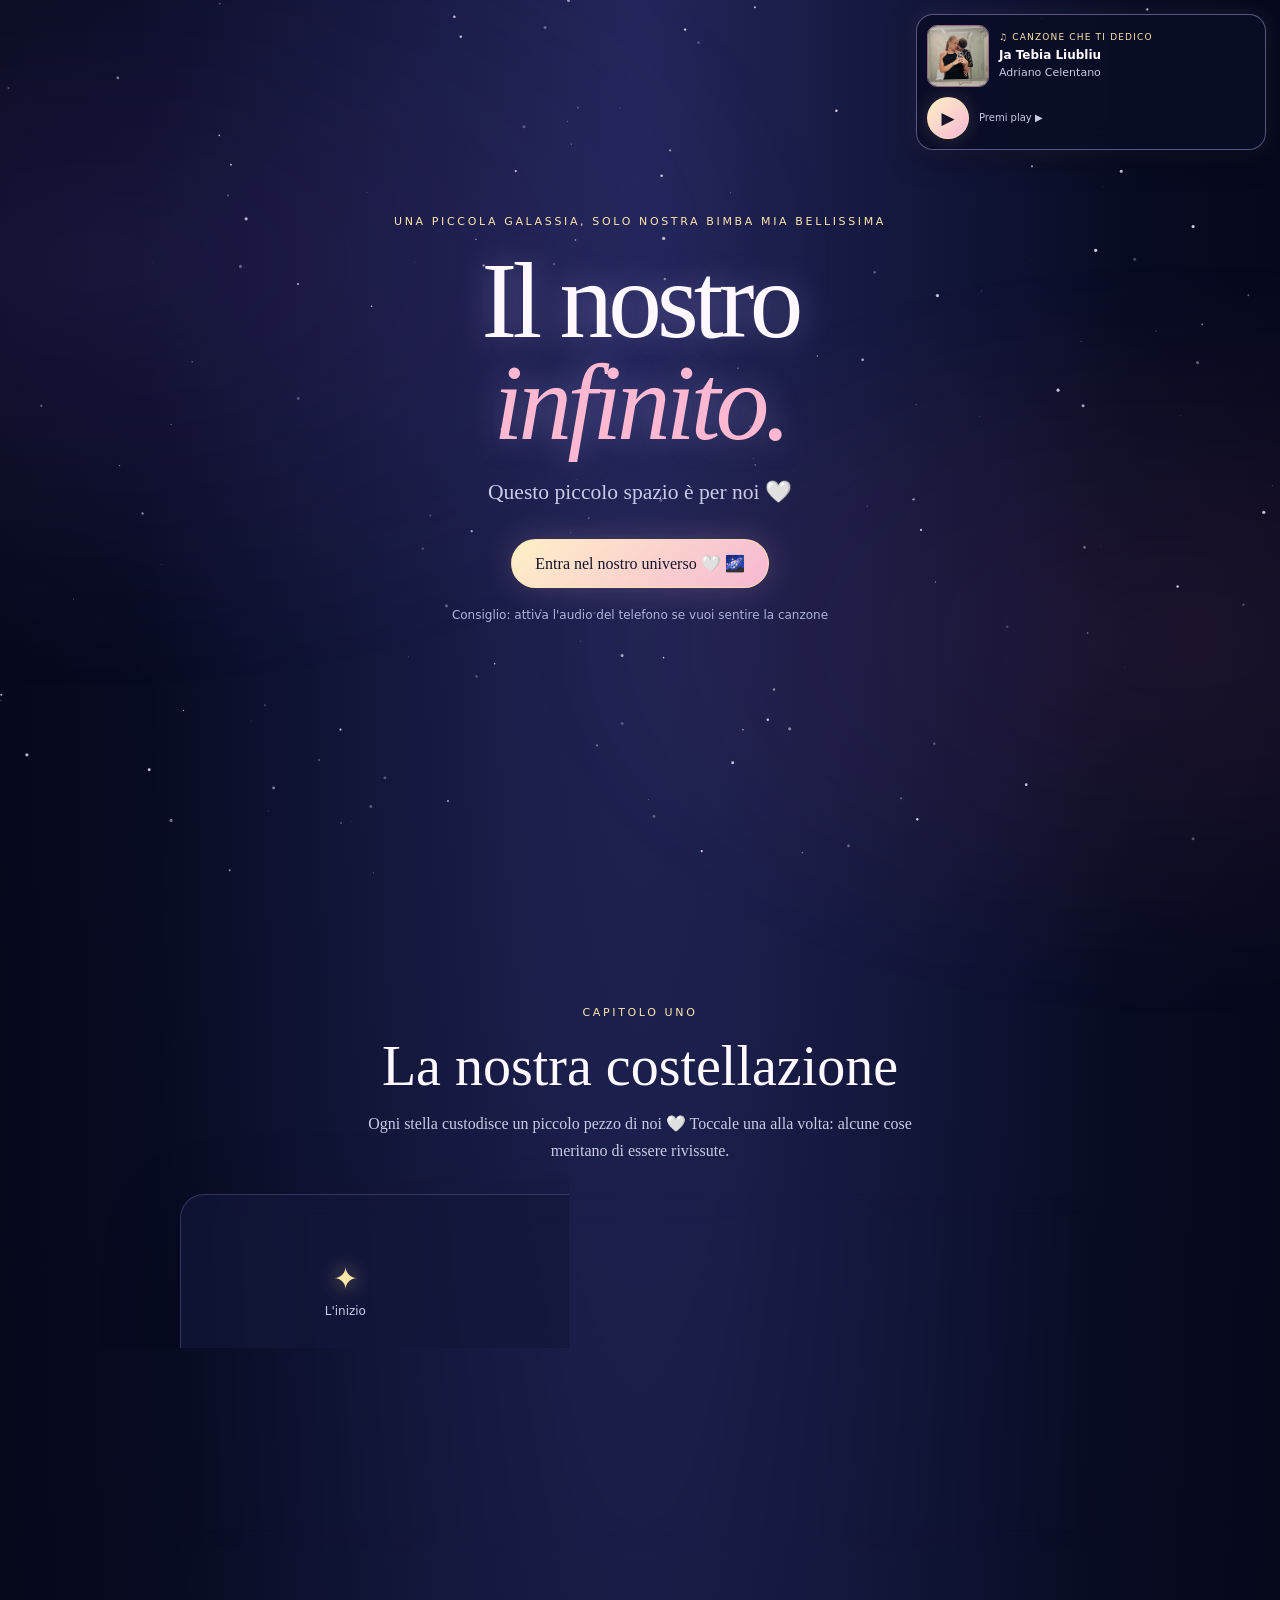
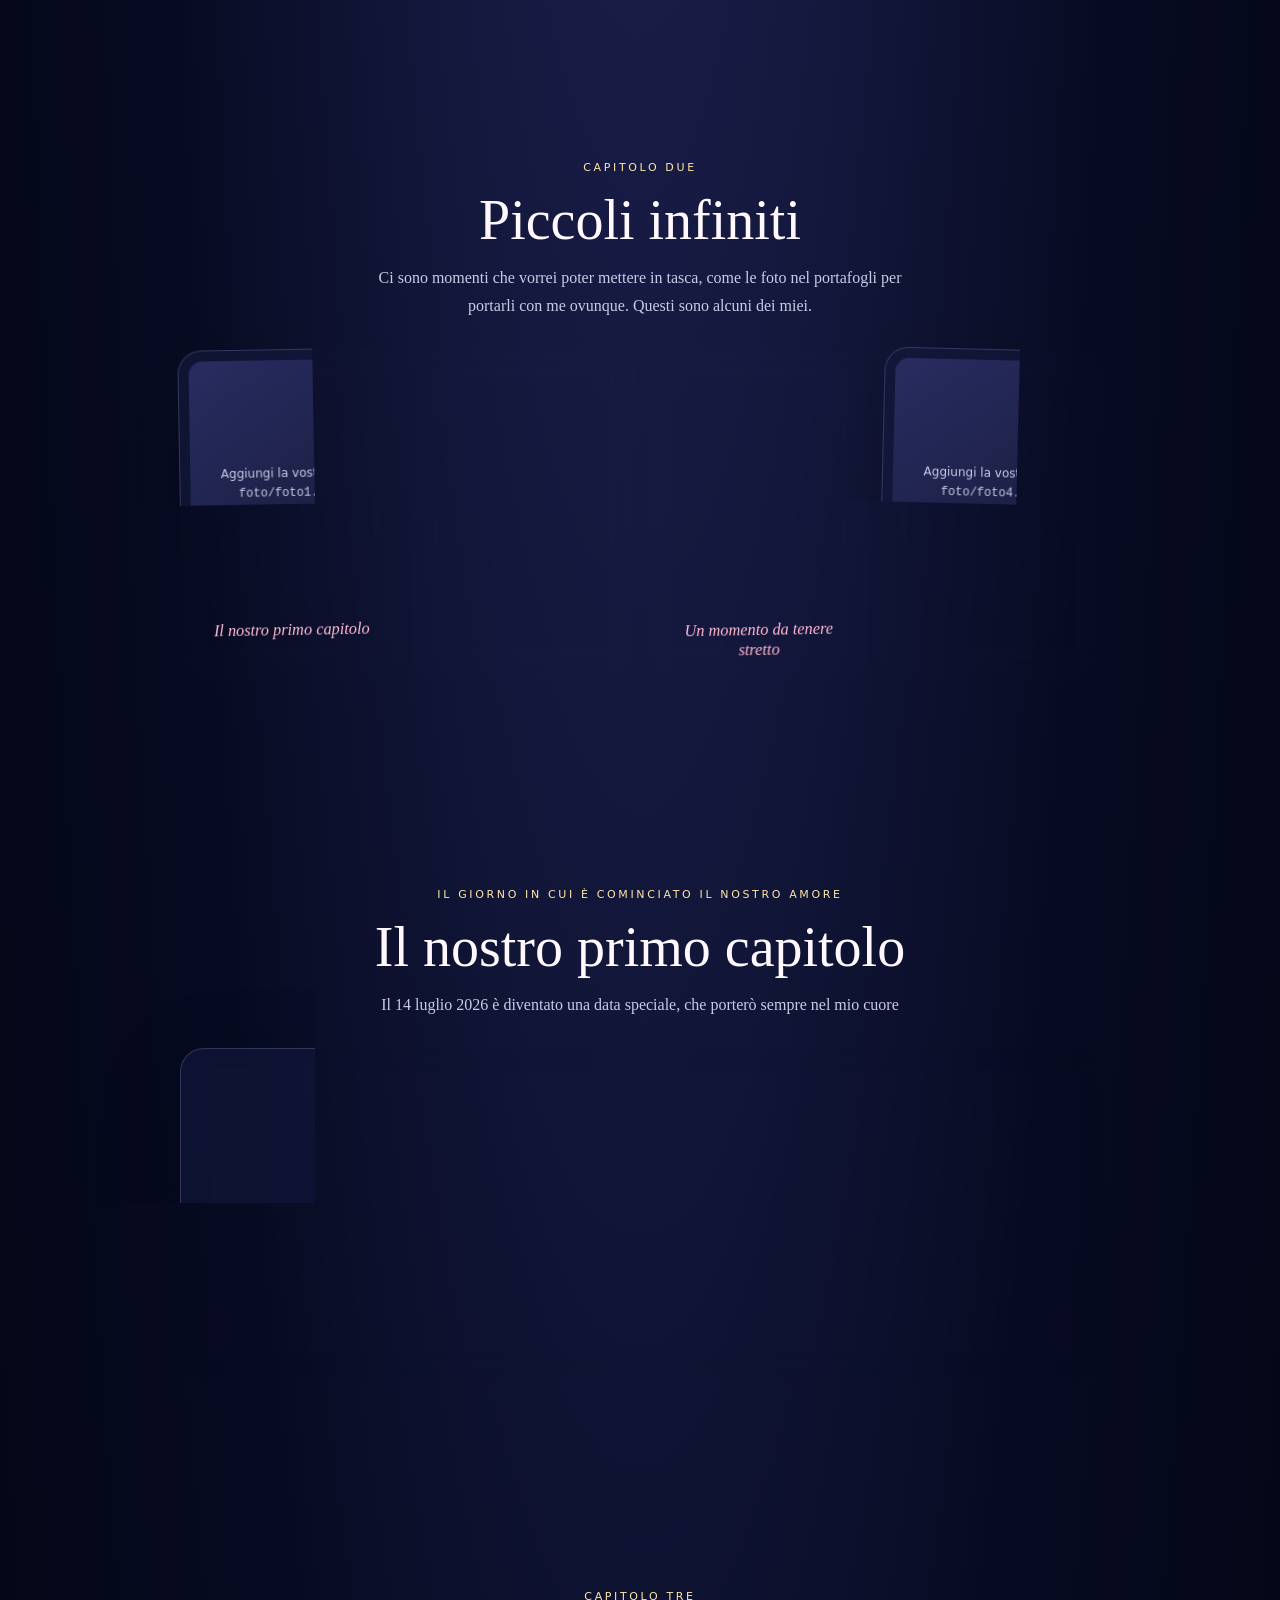
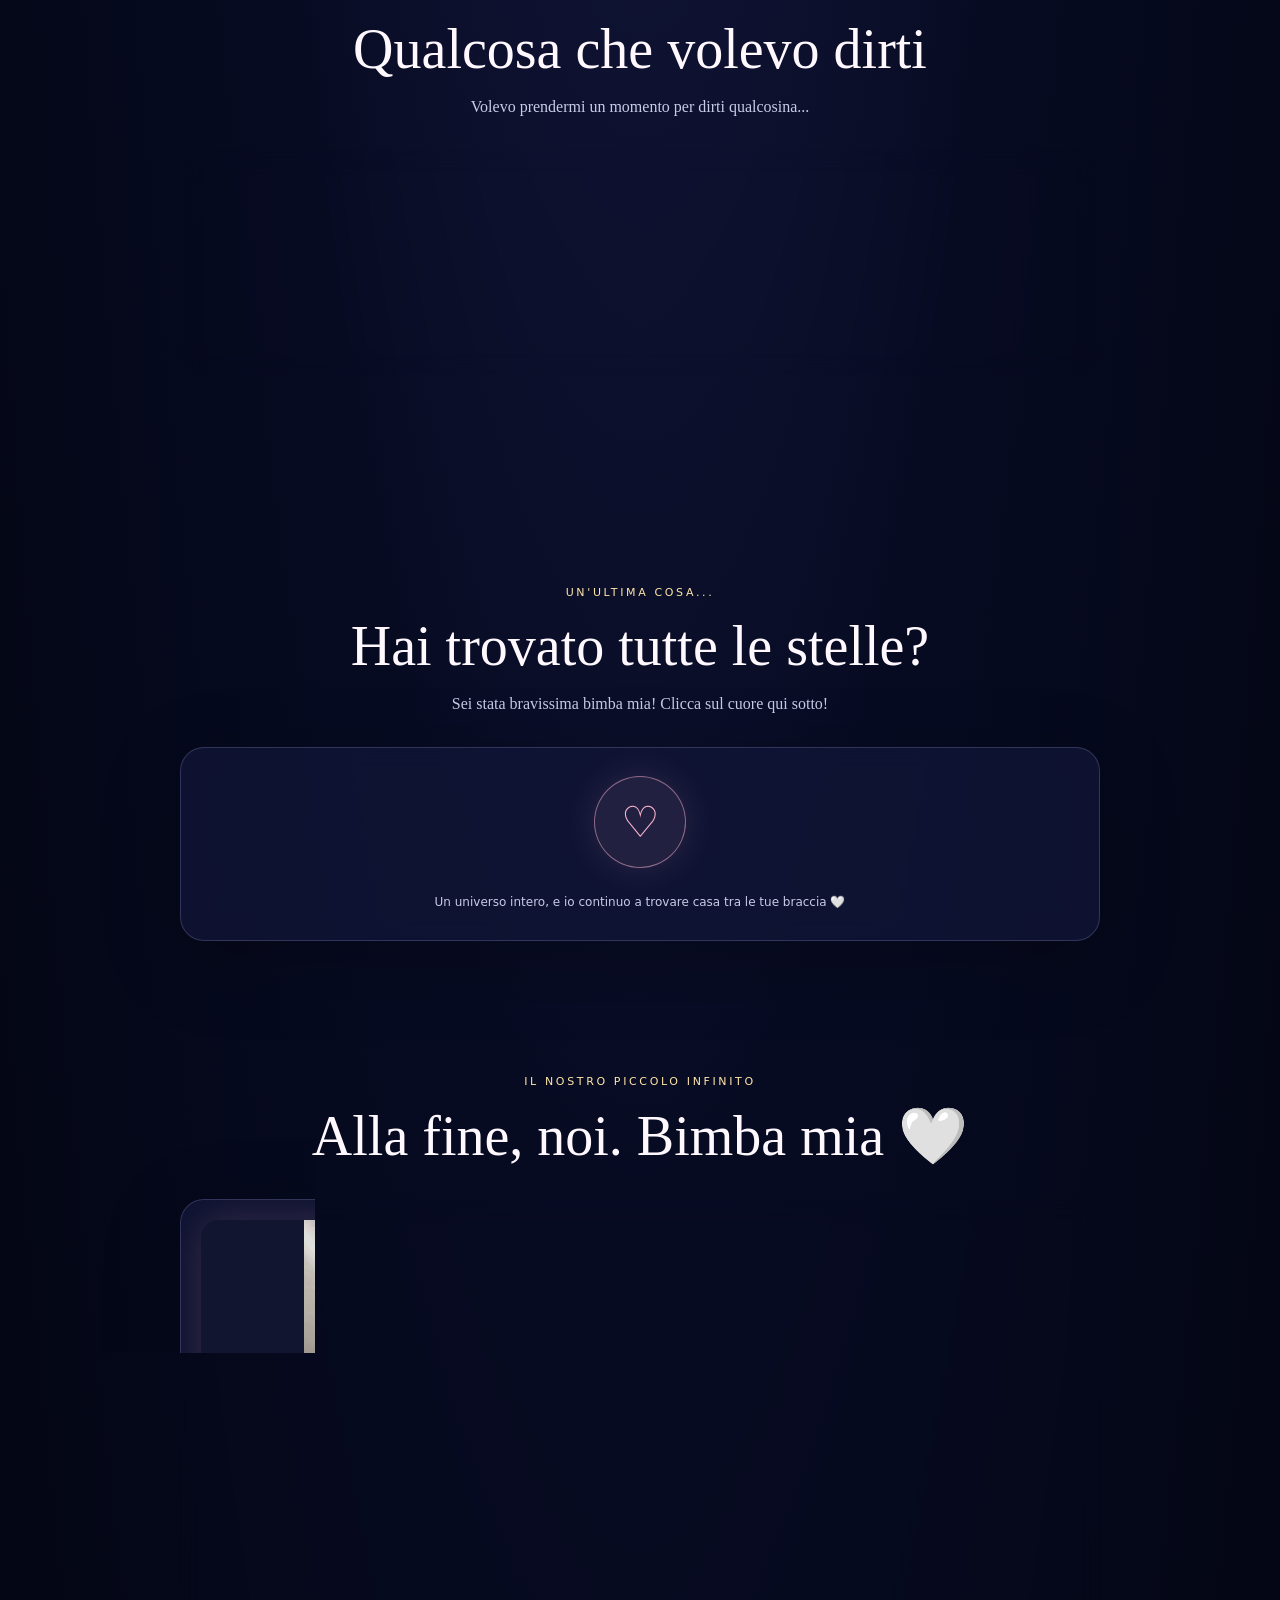
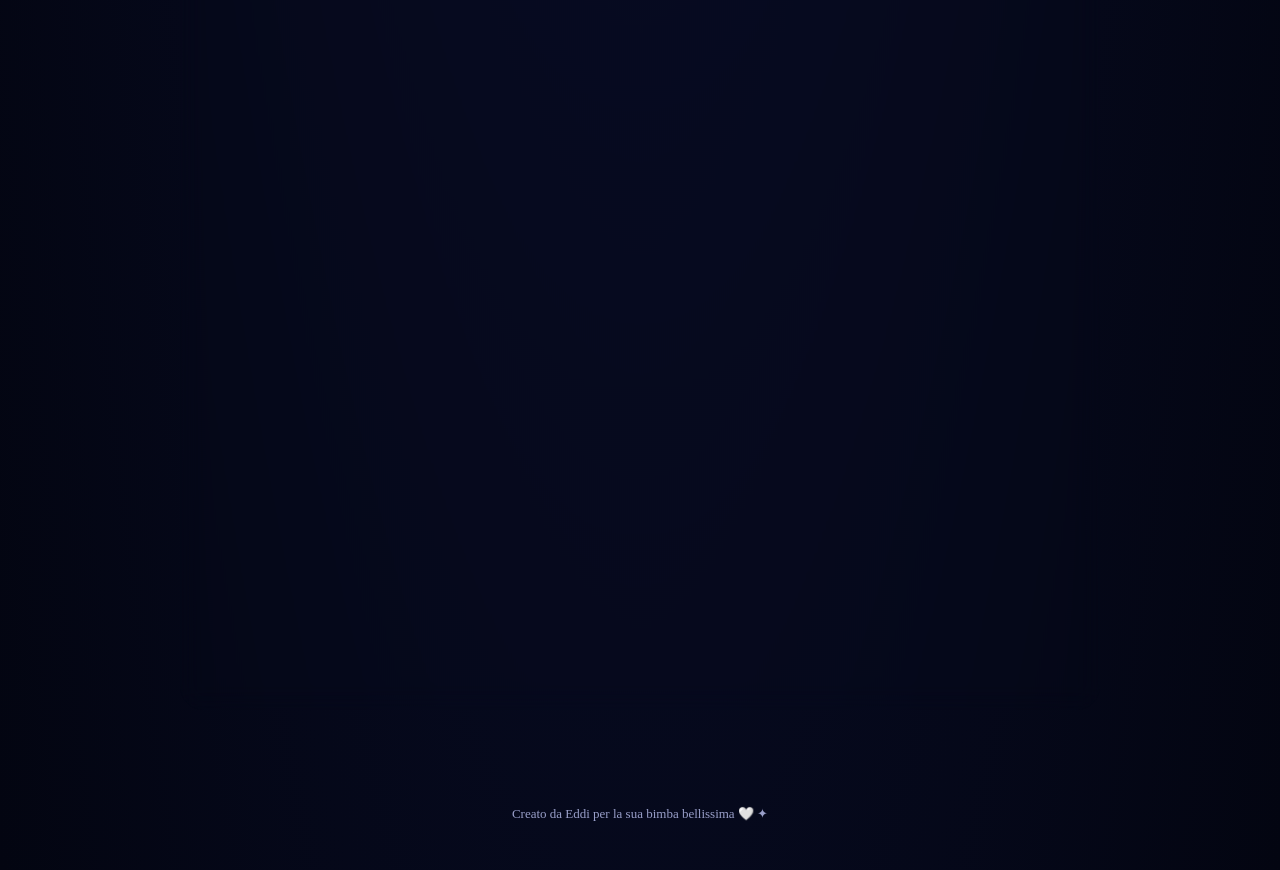
==== commit c6ebc83a: "Update index.html" ====
--- a/index.html
+++ b/index.html
@@ -144,8 +144,8 @@
     <aside class="music-player" aria-label="Lettore musicale Spotify">
     <img class="music-player-cover" src="[data-uri]" alt="Una nostra foto">
     <div class="music-player-info">
-      <div class="music-player-label">♫ La nostra canzone</div>
-      <div class="music-player-title">L'Emozione non ha voce</div>
+      <div class="music-player-label">♫ Canzone che ti dedico</div>
+      <div class="music-player-title">Ja Tebia Liubliu</div>
       <div class="music-player-artist">Adriano Celentano</div>
     </div>
     <div class="music-player-controls">
